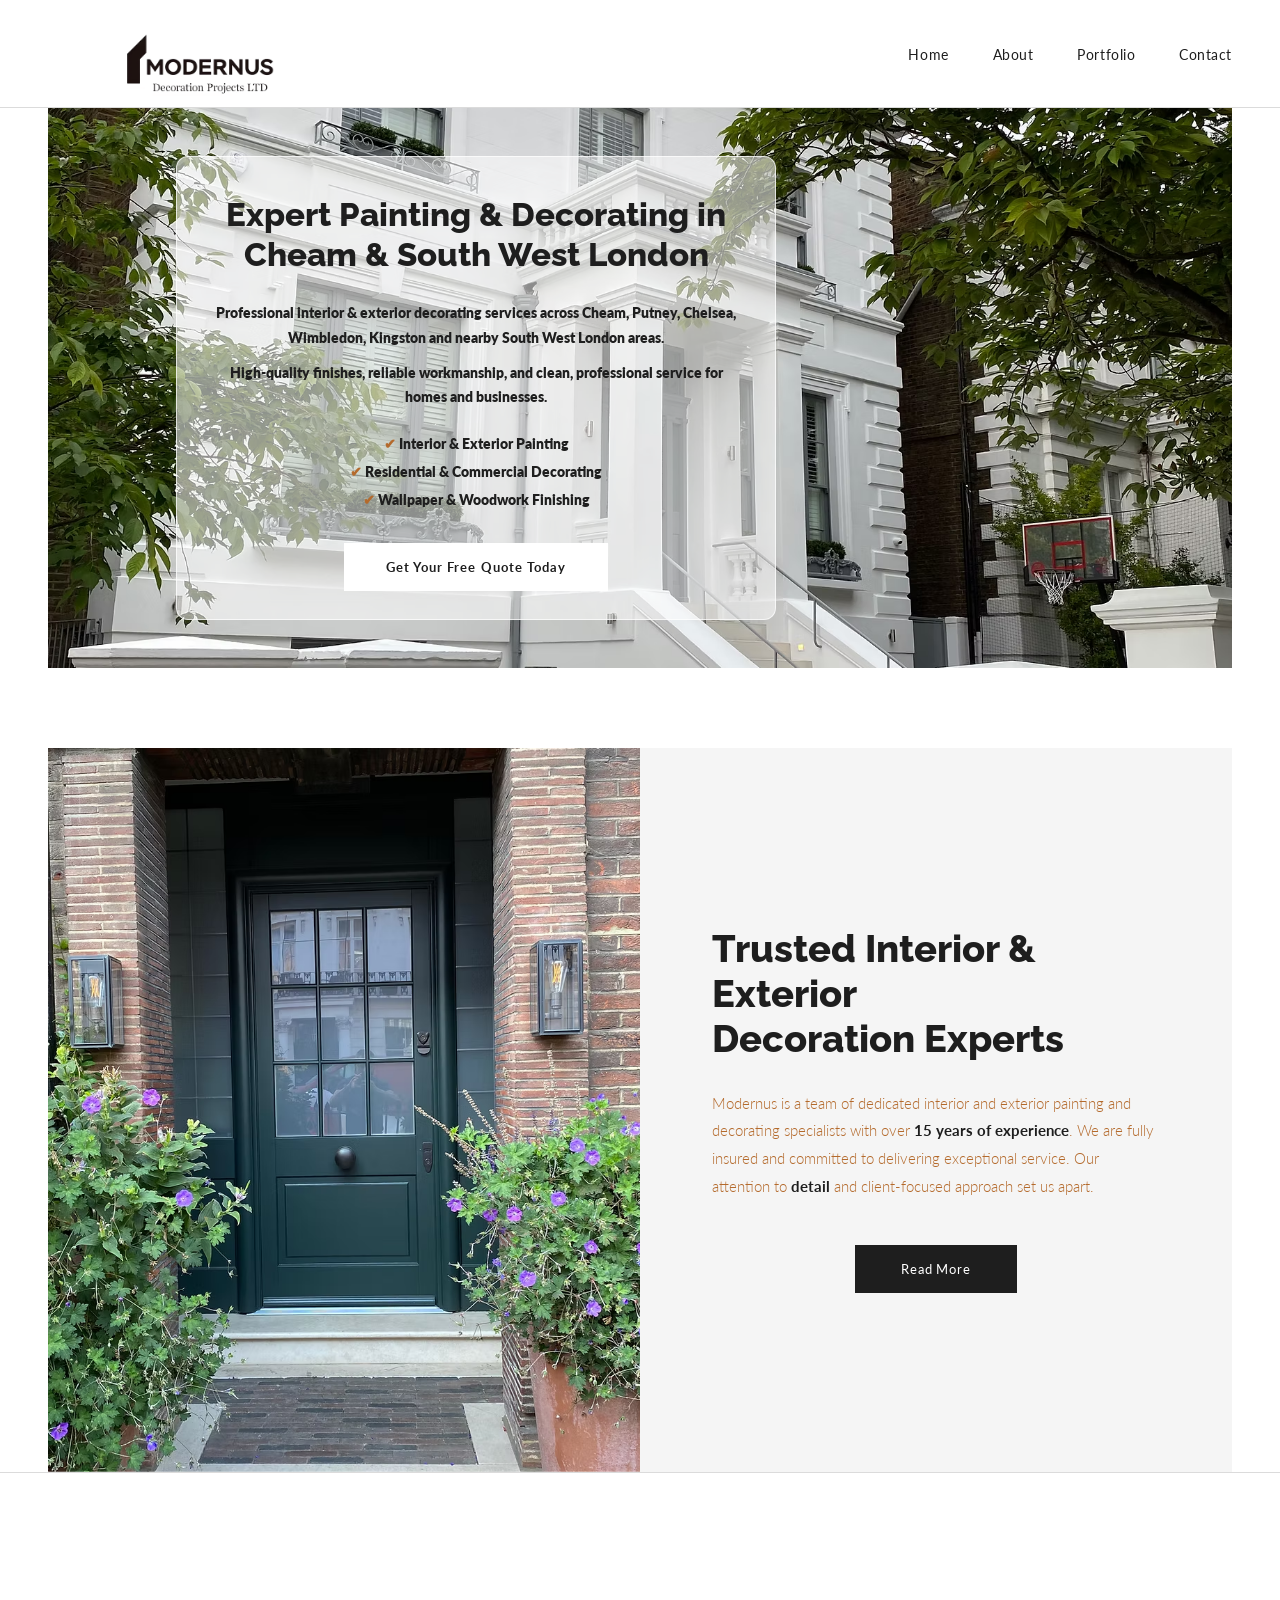
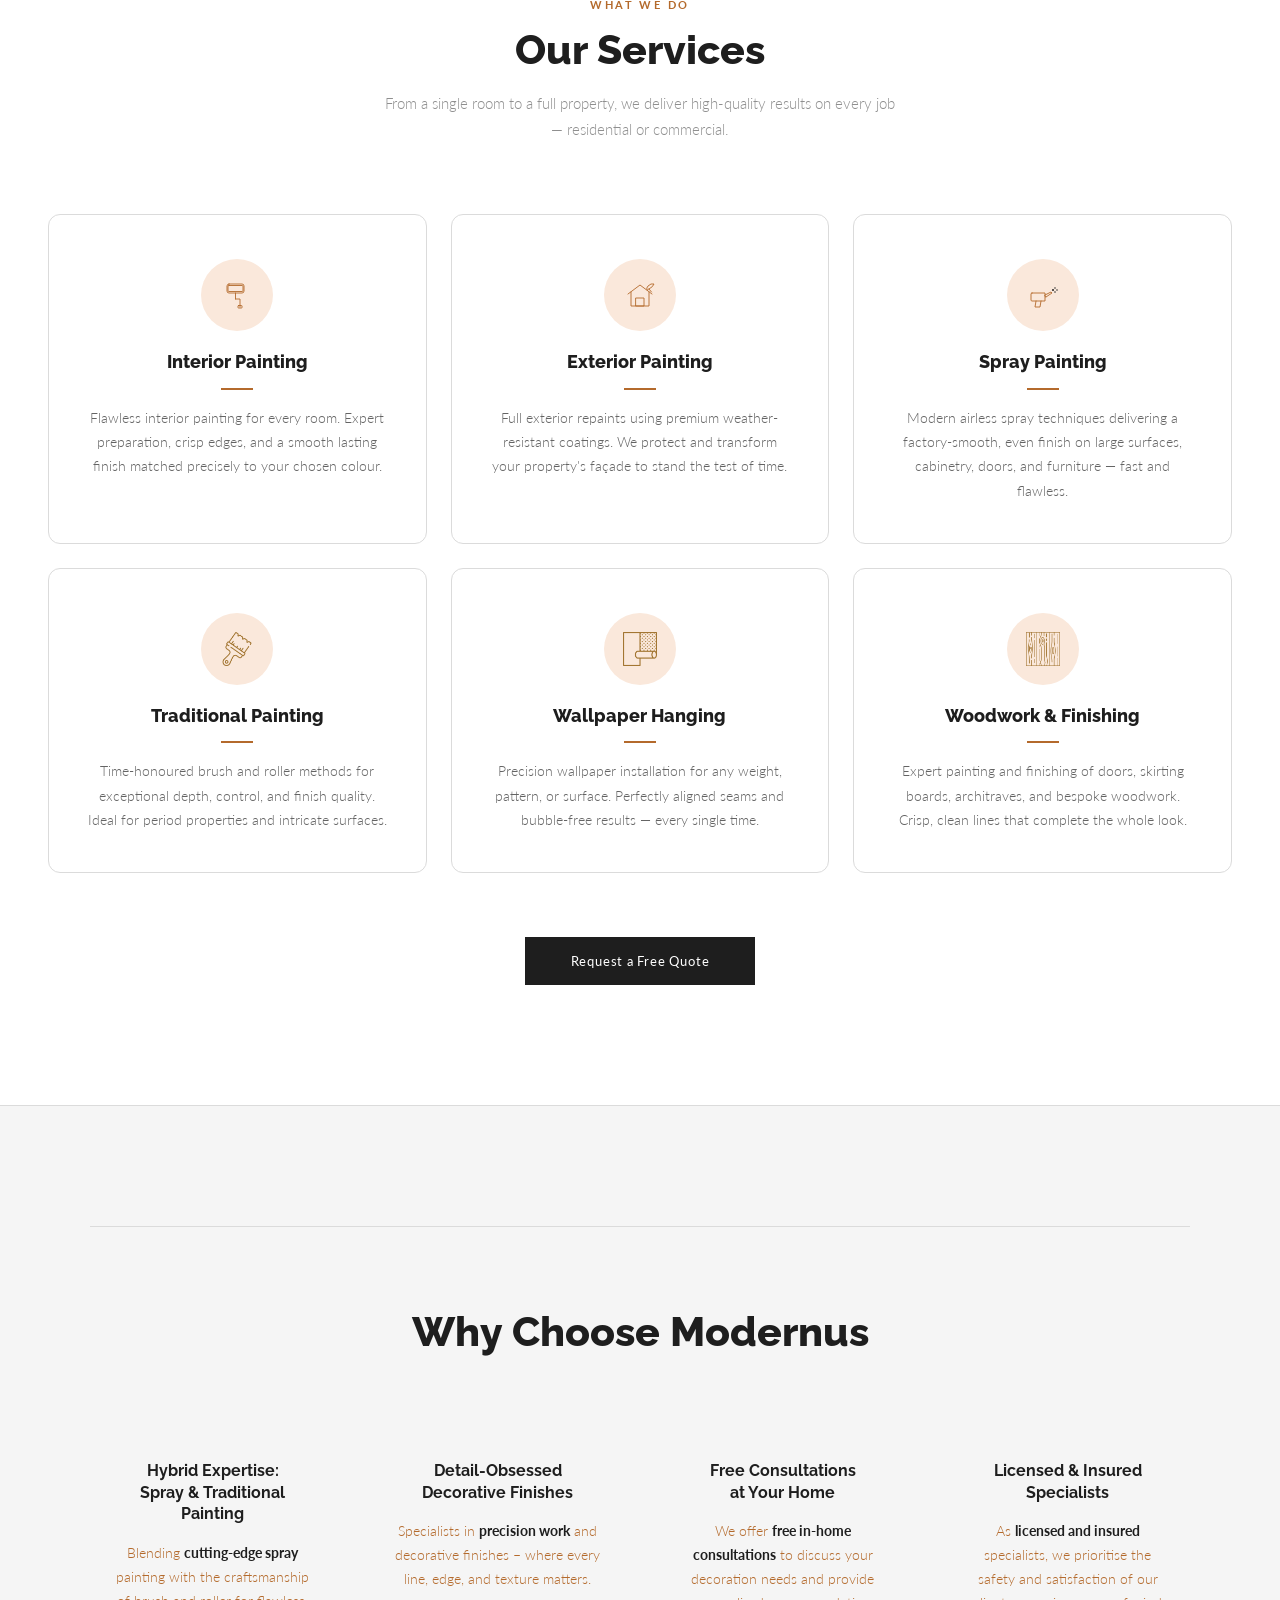
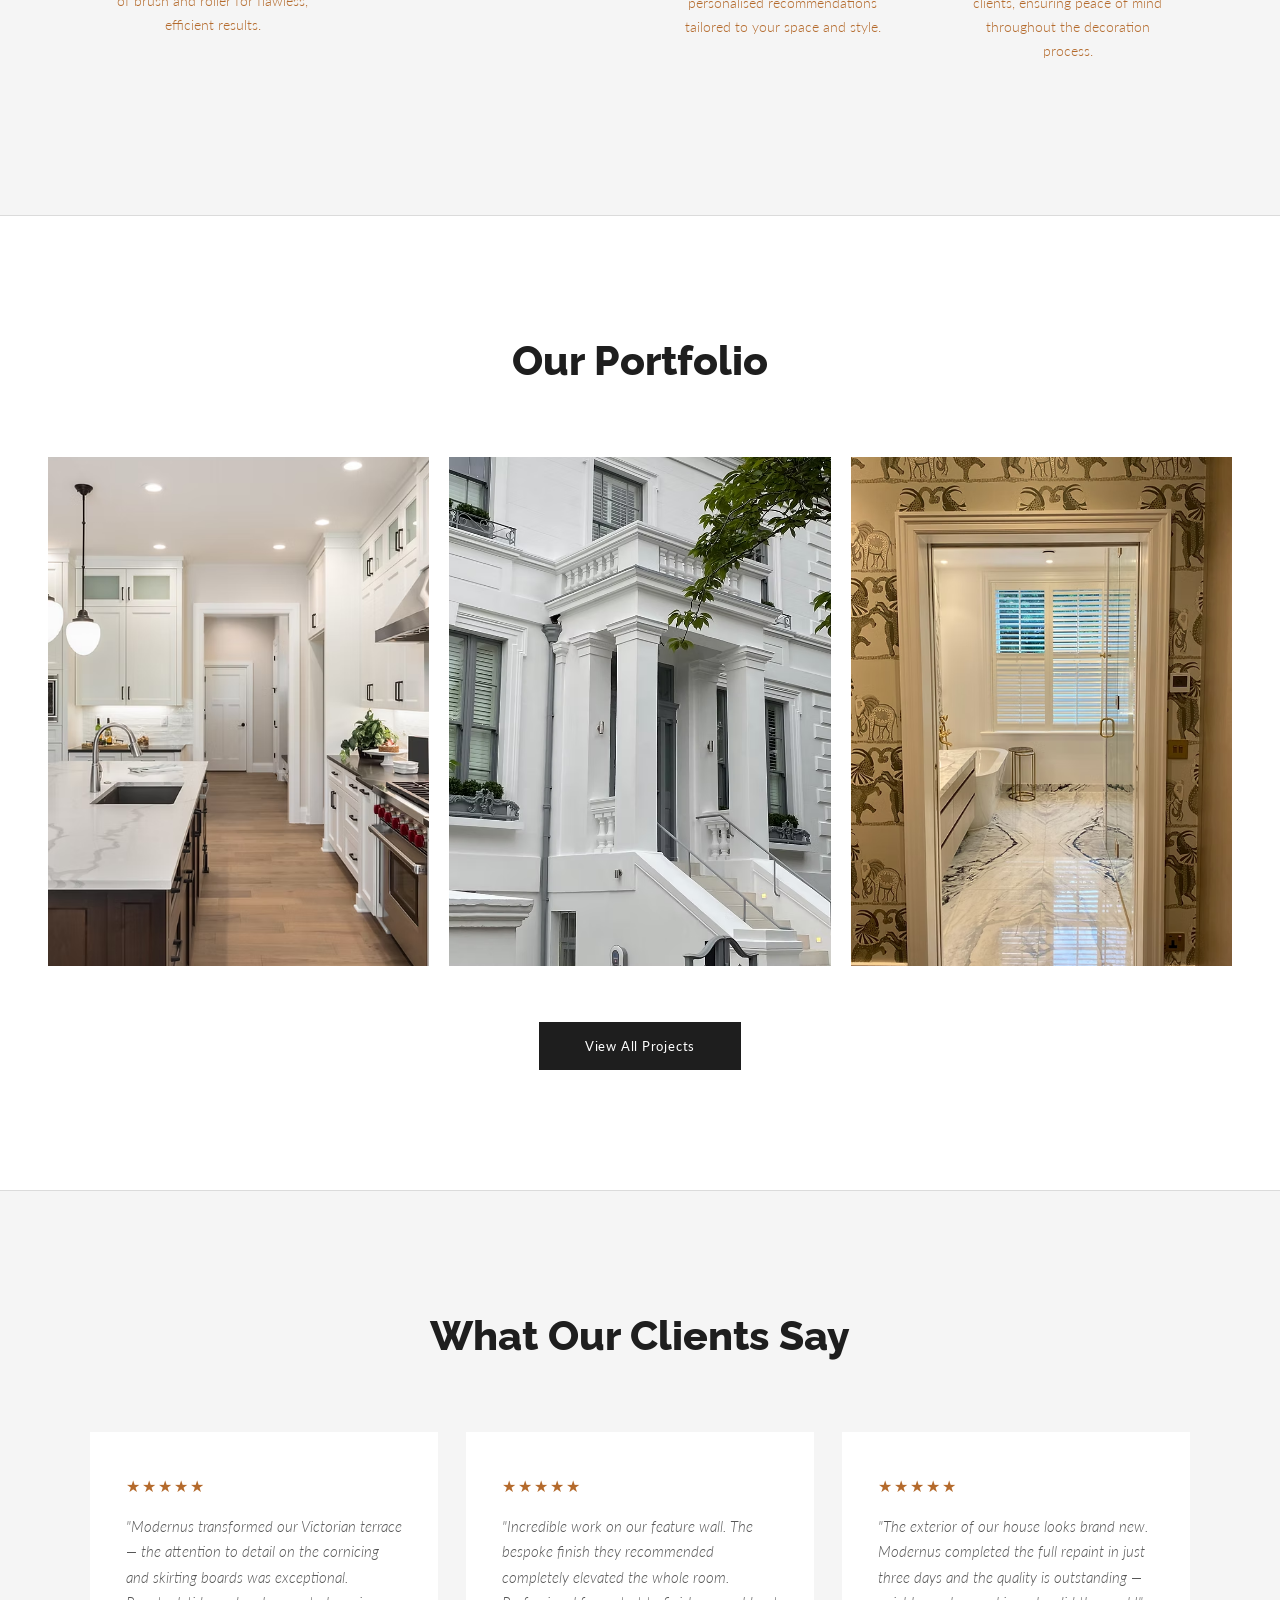
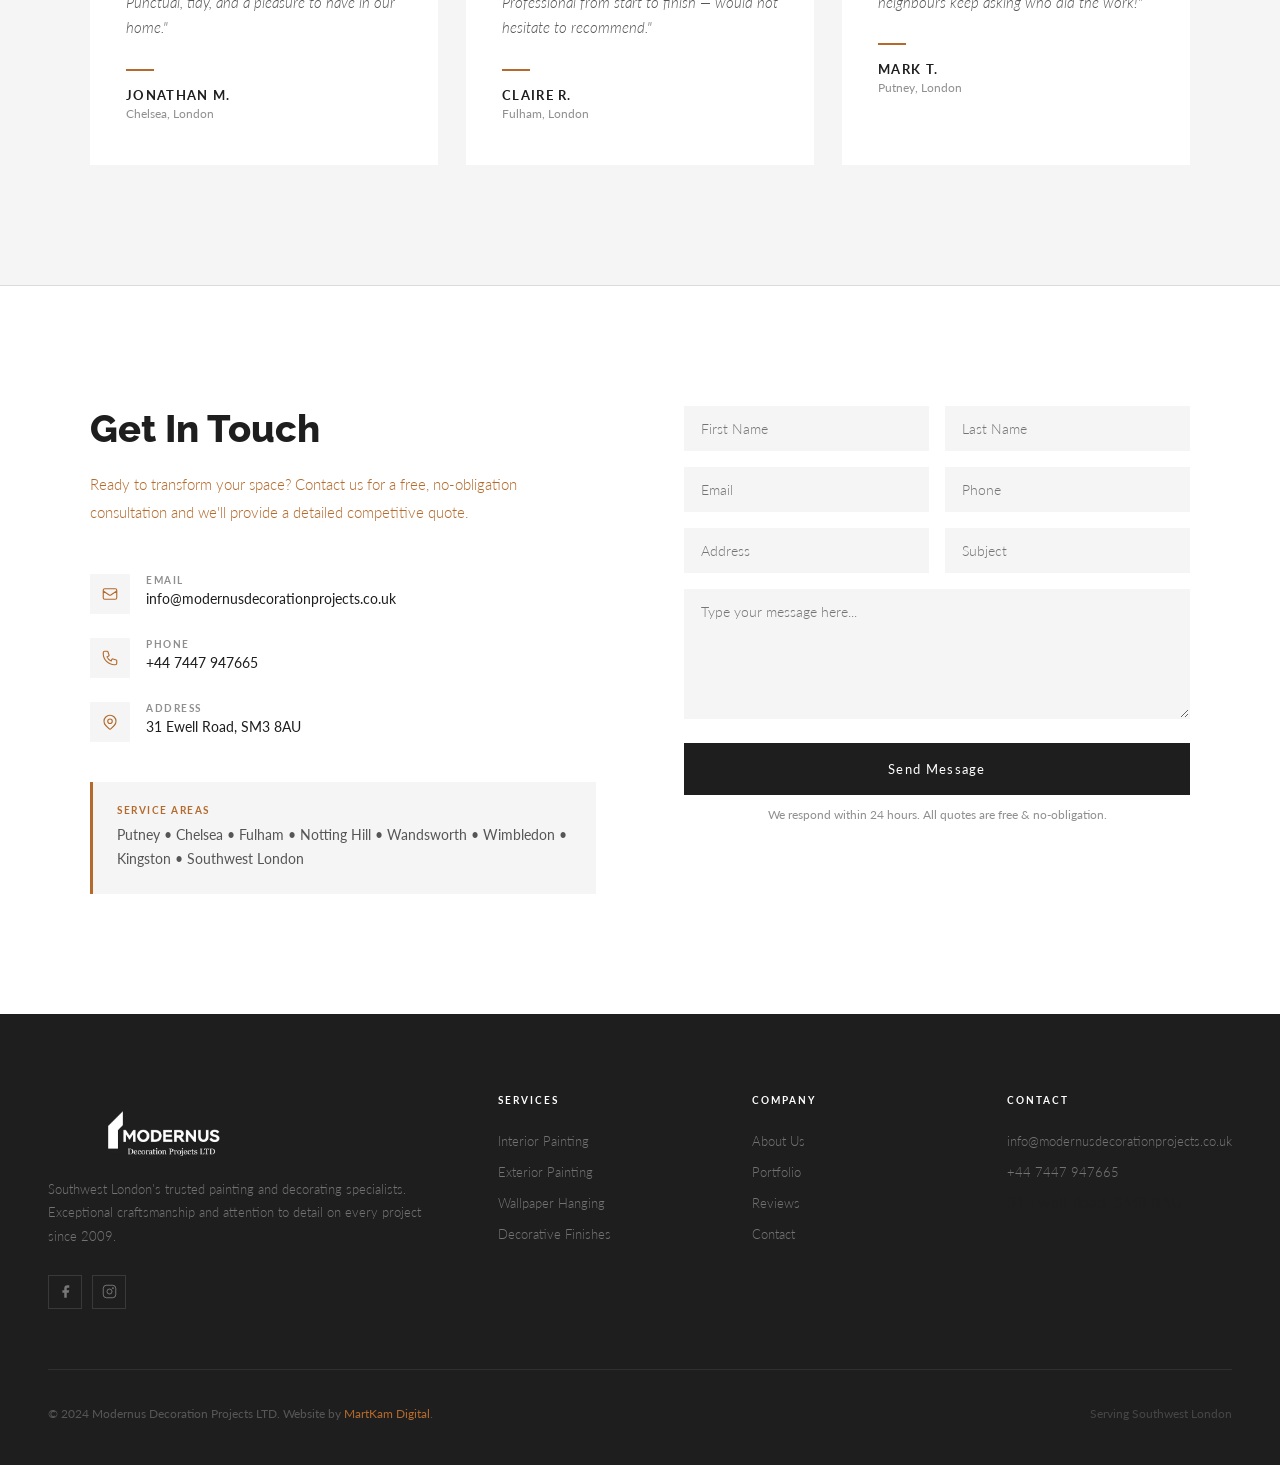
==== index.html @ 18cd4a69 "Initial commit: Modernus Decoration Projects website Complete website build including hero, about, s" ====
<!DOCTYPE html>
<html lang="en">
<head>
  <meta charset="UTF-8" />
  <meta name="viewport" content="width=device-width, initial-scale=1.0" />
  <title>Modernus Decoration Projects LTD | Painting & Decorating Specialists</title>
  <link rel="preconnect" href="https://fonts.googleapis.com" />
  <link rel="preconnect" href="https://fonts.gstatic.com" crossorigin />
  <link href="https://fonts.googleapis.com/css2?family=Raleway:ital,wght@0,300;0,400;0,600;0,700;0,800;1,300&family=Lato:wght@300;400;700&display=swap" rel="stylesheet" />
  <style>
    :root {
      --c-dark:   rgb(30, 30, 30);
      --c-bronze: rgb(180, 106, 44);
      --c-light:  rgb(245, 245, 245);
      --c-cream:  rgb(250, 232, 219);
      --c-white:  #ffffff;
      --c-muted:  rgb(143, 143, 143);
      --c-border: rgb(219, 219, 219);
      --ff-head:  'Raleway', Arial, sans-serif;
      --ff-body:  'Lato', Arial, sans-serif;
      --ease:     cubic-bezier(0.22, 1, 0.36, 1);
      --nav-h:    108px;
      --section-pad: 120px;
    }

    *, *::before, *::after { box-sizing: border-box; margin: 0; padding: 0; }
    html { scroll-behavior: smooth; }
    body {
      font-family: var(--ff-body);
      color: var(--c-dark);
      background: var(--c-white);
      overflow-x: hidden;
    }
    img { display: block; max-width: 100%; }
    a { text-decoration: none; color: inherit; }
    ul { list-style: none; }

    /* ── SCROLL REVEAL ───────────────────────────────────────────────── */
    .reveal {
      opacity: 0;
      transform: translateY(28px);
      transition: opacity 0.7s var(--ease), transform 0.7s var(--ease);
    }
    .reveal.visible {
      opacity: 1;
      transform: translateY(0);
    }
    .reveal-delay-1 { transition-delay: 0.1s; }
    .reveal-delay-2 { transition-delay: 0.2s; }
    .reveal-delay-3 { transition-delay: 0.3s; }
    .reveal-delay-4 { transition-delay: 0.4s; }

    /* ── NAV ─────────────────────────────────────────────────────────── */
    #nav {
      position: fixed;
      top: 0; left: 0; right: 0;
      z-index: 100;
      height: var(--nav-h);
      background: var(--c-white);
      border-bottom: 1px solid var(--c-border);
      display: flex;
      align-items: center;
    }
    .nav-inner {
      max-width: 1280px;
      margin: 0 auto;
      padding: 0 48px;
      width: 100%;
      display: flex;
      align-items: center;
      justify-content: space-between;
    }
    .nav-logo img {
      height: 84px;
      width: auto;
      transition: opacity 0.2s;
    }
    .nav-logo:hover img { opacity: 0.8; }
    .nav-links {
      display: flex;
      align-items: center;
      gap: 44px;
    }
    .nav-links a {
      font-family: var(--ff-body);
      font-size: 13.5px;
      font-weight: 400;
      letter-spacing: 0.04em;
      color: var(--c-dark);
      position: relative;
      transition: color 0.2s;
    }
    .nav-links a::after {
      content: '';
      position: absolute;
      bottom: -3px; left: 0;
      width: 0; height: 1.5px;
      background: var(--c-bronze);
      transition: width 0.3s var(--ease);
    }
    .nav-links a:hover { color: var(--c-bronze); }
    .nav-links a:hover::after { width: 100%; }
    .nav-hamburger {
      display: none;
      flex-direction: column;
      gap: 5px;
      cursor: pointer;
      padding: 6px;
    }
    .nav-hamburger span {
      display: block;
      width: 22px; height: 2px;
      background: var(--c-dark);
      transition: background 0.2s;
    }

    /* ── HERO ────────────────────────────────────────────────────────── */
    #hero {
      margin-top: var(--nav-h);
      padding: 0 48px;
      background: var(--c-white);
    }
    .hero-inner {
      position: relative;
      width: 100%;
      max-width: 1200px;
      margin: 0 auto;
      height: 560px;
      overflow: hidden;
    }
    .hero-img {
      width: 100%;
      height: 100%;
      object-fit: cover;
      object-position: center 30%;
      display: block;
    }
    .hero-text {
      position: absolute;
      inset: 0;
      display: flex;
      align-items: center;
      padding: 0 48px;
    }
    .hero-content {
      text-align: center;
      width: 600px;
      flex-shrink: 0;
      padding: 28px 36px;
      margin-left: 80px;
      background: rgba(255, 255, 255, 0.55);
      border: 1px solid rgba(255,255,255,0.7);
      border-radius: 12px;
      transition: transform 0.4s var(--ease);
      display: flex;
      flex-direction: column;
      align-items: center;
    }
    .hero-content:hover {
      transform: translateY(-6px);
    }
    .hero-title {
      font-family: var(--ff-head);
      font-size: clamp(20px, 2.6vw, 34px);
      font-weight: 800;
      color: var(--c-dark);
      line-height: 1.2;
      margin-bottom: 16px;
      padding: 10px 0;
    }
    .hero-sub {
      font-size: 14px;
      font-weight: 800;
      color: var(--c-dark);
      line-height: 1.75;
      margin-bottom: 12px;
    }
    .hero-body {
      font-size: 13.5px;
      font-weight: 800;
      color: var(--c-dark);
      line-height: 1.75;
      margin-bottom: 20px;
    }
    .hero-checklist {
      font-size: 13.5px;
      font-weight: 800;
      color: var(--c-dark);
      line-height: 2.1;
      margin-bottom: 28px;
      list-style: none;
    }
    .hero-checklist li { color: var(--c-bronze); }
    .hero-checklist li span { color: var(--c-dark); }
    .hero-cta {
      display: inline-block;
      padding: 14px 40px;
      background: var(--c-white);
      color: var(--c-dark);
      font-family: var(--ff-body);
      font-size: 13px;
      font-weight: 700;
      letter-spacing: 0.08em;
      border: 2px solid var(--c-white);
      transition: background 0.25s, color 0.25s, border-color 0.25s, transform 0.25s;
    }
    .hero-cta:hover {
      background: transparent;
      color: var(--c-dark);
      border-color: var(--c-dark);
      transform: translateY(-2px);
    }

    /* ── SECTION DIVIDER ─────────────────────────────────────────────── */
    .section-sep {
      width: 100%;
      height: 1px;
      background: var(--c-border);
    }

    /* ── ABOUT ───────────────────────────────────────────────────────── */
    #about {
      margin-top: 80px;
      padding: 0 48px;
      background: var(--c-white);
    }
    .about-inner {
      display: grid;
      grid-template-columns: 1fr 1fr;
      max-width: 1200px;
      margin: 0 auto;
      overflow: hidden;
    }
    .about-img-wrap {
      overflow: hidden;
    }
    .about-img {
      width: 100%;
      height: 100%;
      min-height: 560px;
      object-fit: cover;
      display: block;
      clip-path: inset(0 0 100% 0);
      will-change: clip-path;
    }
    .about-img.revealed {
      clip-path: inset(0 0 0% 0);
      transition: clip-path 2.4s cubic-bezier(0.4, 0, 0.2, 1);
    }
    .about-img-wrap:hover .about-img {
      filter: brightness(1.03);
    }
    .about-content {
      background: var(--c-light);
      display: flex;
      flex-direction: column;
      justify-content: center;
      padding: 80px 72px;
    }
    .about-title {
      font-family: var(--ff-head);
      font-size: clamp(26px, 3vw, 38px);
      font-weight: 800;
      line-height: 1.18;
      color: var(--c-dark);
      margin-bottom: 28px;
    }
    .about-body {
      font-size: 15px;
      line-height: 1.85;
      color: var(--c-bronze);
      font-weight: 300;
      margin-bottom: 44px;
    }
    .about-body strong {
      color: var(--c-dark);
      font-weight: 700;
    }
    .btn-dark {
      display: inline-block;
      padding: 14px 44px;
      background: var(--c-dark);
      color: var(--c-white);
      font-family: var(--ff-body);
      font-size: 13px;
      font-weight: 400;
      letter-spacing: 0.06em;
      border: 2px solid var(--c-dark);
      transition: background 0.25s, color 0.25s, transform 0.25s;
      align-self: center;
    }
    .btn-dark:hover {
      background: transparent;
      color: var(--c-dark);
      transform: translateY(-2px);
    }

    /* ── SERVICES ────────────────────────────────────────────────────── */
    #services {
      background: var(--c-white);
      padding: var(--section-pad) 48px;
    }
    .services-header {
      text-align: center;
      margin-bottom: 72px;
    }
    .services-label {
      display: inline-block;
      font-size: 11px;
      font-weight: 700;
      letter-spacing: 0.22em;
      text-transform: uppercase;
      color: var(--c-bronze);
      margin-bottom: 14px;
    }
    .services-title {
      font-family: var(--ff-head);
      font-size: clamp(28px, 3.2vw, 42px);
      font-weight: 800;
      color: var(--c-dark);
      margin-bottom: 16px;
    }
    .services-subtitle {
      font-size: 15px;
      font-weight: 300;
      color: var(--c-muted);
      max-width: 520px;
      margin: 0 auto;
      line-height: 1.75;
    }
    .services-grid {
      display: grid;
      grid-template-columns: repeat(3, 1fr);
      gap: 24px;
      max-width: 1200px;
      margin: 0 auto 64px;
    }
    .service-card {
      background: var(--c-white);
      padding: 44px 36px 40px;
      position: relative;
      text-align: center;
      border-radius: 12px;
      border: 1px solid var(--c-border);
      transition: transform 0.38s var(--ease), box-shadow 0.38s var(--ease), border-color 0.38s;
      overflow: hidden;
    }
    /* 6 unique hover animations */
    .service-card:nth-child(1):hover {
      transform: translateY(-12px);
      box-shadow: 0 24px 56px rgba(0,0,0,0.1);
      border-color: var(--c-bronze);
    }
    .service-card:nth-child(2):hover {
      transform: scale(1.05);
      box-shadow: 0 10px 36px rgba(180,106,44,0.18);
      border-color: var(--c-bronze);
    }
    .service-card:nth-child(3):hover {
      transform: translateY(-8px) rotate(1.5deg);
      box-shadow: 0 20px 48px rgba(0,0,0,0.09);
      border-color: var(--c-bronze);
    }
    .service-card:nth-child(4):hover {
      transform: translateX(10px);
      box-shadow: -10px 10px 36px rgba(180,106,44,0.13);
      border-color: var(--c-bronze);
    }
    .service-card:nth-child(5):hover {
      transform: translateY(-10px) scale(1.02);
      box-shadow: 0 28px 60px rgba(0,0,0,0.1);
      border-color: var(--c-bronze);
    }
    .service-card:nth-child(6):hover {
      transform: rotate(-2deg) scale(1.04);
      box-shadow: 0 14px 44px rgba(180,106,44,0.16);
      border-color: var(--c-bronze);
    }
    .service-card-icon {
      width: 72px;
      height: 72px;
      background: var(--c-cream);
      border-radius: 50%;
      display: flex;
      align-items: center;
      justify-content: center;
      margin: 0 auto 20px;
      transition: background 0.35s, transform 0.35s var(--ease);
    }
    .service-card:hover .service-card-icon {
      background: var(--c-bronze);
      transform: scale(1.1);
    }
    .service-card-icon svg {
      width: 32px;
      height: 32px;
      stroke: var(--c-bronze);
      fill: none;
      stroke-width: 1.8;
      stroke-linecap: round;
      stroke-linejoin: round;
      transition: stroke 0.35s;
    }
    .service-card:hover .service-card-icon svg { stroke: var(--c-white); }
    .service-card:hover .service-card-icon img { filter: brightness(0) invert(1) !important; }
    .service-card-title {
      font-family: var(--ff-head);
      font-size: 18px;
      font-weight: 800;
      color: var(--c-dark);
      margin-bottom: 14px;
      line-height: 1.25;
    }
    .service-card-divider {
      width: 32px;
      height: 2px;
      background: var(--c-bronze);
      margin: 0 auto 16px;
      transition: width 0.4s var(--ease);
    }
    .hero-cta { align-self: center; }
    .service-card:hover .service-card-divider { width: 52px; }
    .service-card-desc {
      font-size: 13.5px;
      font-weight: 300;
      color: rgb(100, 100, 100);
      line-height: 1.8;
    }

    /* ── WHY CHOOSE ──────────────────────────────────────────────────── */
    #why {
      background: var(--c-light);
      padding: var(--section-pad) 48px;
      text-align: center;
    }
    .why-sep {
      width: 100%;
      max-width: 1100px;
      margin: 0 auto 80px;
      height: 1px;
      background: var(--c-border);
    }
    .why-title {
      font-family: var(--ff-head);
      font-size: clamp(28px, 3.2vw, 42px);
      font-weight: 800;
      color: var(--c-dark);
      margin-bottom: 72px;
    }
    .why-grid {
      display: grid;
      grid-template-columns: repeat(4, 1fr);
      gap: 40px;
      max-width: 1100px;
      margin: 0 auto;
      text-align: center;
    }
    .why-item {
      padding: 32px 20px;
      transition: background 0.25s, transform 0.3s var(--ease);
    }
    .why-item:hover {
      background: var(--c-white);
      transform: translateY(-4px);
      box-shadow: 0 8px 28px rgba(0,0,0,0.06);
    }
    .why-item-title {
      font-family: var(--ff-head);
      font-size: 16px;
      font-weight: 700;
      color: var(--c-dark);
      line-height: 1.35;
      margin-bottom: 16px;
    }
    .why-item-text {
      font-size: 13.5px;
      line-height: 1.78;
      color: var(--c-bronze);
      font-weight: 300;
    }
    .why-item-text strong {
      color: var(--c-dark);
      font-weight: 700;
    }

    /* ── PORTFOLIO ───────────────────────────────────────────────────── */
    #portfolio {
      padding: var(--section-pad) 48px;
      background: var(--c-white);
      text-align: center;
    }
    .portfolio-title {
      font-family: var(--ff-head);
      font-size: clamp(28px, 3.2vw, 42px);
      font-weight: 800;
      color: var(--c-dark);
      margin-bottom: 72px;
    }
    .portfolio-grid {
      display: grid;
      grid-template-columns: repeat(3, 1fr);
      gap: 20px;
      max-width: 1200px;
      margin: 0 auto 56px;
    }
    .portfolio-card {
      position: relative;
      overflow: hidden;
      cursor: pointer;
    }
    .portfolio-card img {
      width: 100%;
      aspect-ratio: 3/4;
      object-fit: cover;
      display: block;
      transition: transform 0.65s var(--ease);
    }
    .portfolio-card:hover img { transform: scale(1.06); }
    .portfolio-overlay {
      position: absolute;
      inset: 0;
      background: rgba(30,30,30,0);
      transition: background 0.4s;
      display: flex;
      align-items: center;
      justify-content: center;
      padding: 24px;
    }
    .portfolio-card:hover .portfolio-overlay { background: rgba(30,30,30,0.55); }
    .portfolio-label {
      color: var(--c-white);
      font-family: var(--ff-head);
      font-size: 18px;
      font-weight: 700;
      opacity: 0;
      transform: translateY(8px);
      transition: all 0.35s var(--ease);
    }
    .portfolio-card:hover .portfolio-label { opacity: 1; transform: translateY(0); }

    /* ── TESTIMONIALS ────────────────────────────────────────────────── */
    #testimonials {
      background: var(--c-light);
      padding: var(--section-pad) 48px;
      text-align: center;
    }
    .testimonials-title {
      font-family: var(--ff-head);
      font-size: clamp(28px, 3.2vw, 42px);
      font-weight: 800;
      color: var(--c-dark);
      margin-bottom: 72px;
    }
    .testimonials-grid {
      display: grid;
      grid-template-columns: repeat(3, 1fr);
      gap: 28px;
      max-width: 1100px;
      margin: 0 auto;
    }
    .testimonial-card {
      background: var(--c-white);
      padding: 44px 36px;
      text-align: left;
      transition: transform 0.3s var(--ease), box-shadow 0.3s;
    }
    .testimonial-card:hover {
      transform: translateY(-6px);
      box-shadow: 0 16px 44px rgba(0,0,0,0.09);
    }
    .t-stars {
      color: var(--c-bronze);
      font-size: 16px;
      letter-spacing: 2px;
      margin-bottom: 18px;
    }
    .t-text {
      font-size: 14.5px;
      line-height: 1.75;
      color: rgb(86,86,86);
      font-style: italic;
      margin-bottom: 28px;
      font-family: var(--ff-body);
      font-weight: 300;
    }
    .t-divider {
      width: 28px; height: 2px;
      background: var(--c-bronze);
      margin-bottom: 16px;
    }
    .t-name {
      font-size: 13px;
      font-weight: 700;
      text-transform: uppercase;
      letter-spacing: 0.1em;
      color: var(--c-dark);
    }
    .t-loc {
      font-size: 12px;
      color: var(--c-muted);
      margin-top: 3px;
    }

    /* ── CONTACT ─────────────────────────────────────────────────────── */
    #contact {
      background: var(--c-white);
      padding: var(--section-pad) 48px;
    }
    .contact-inner {
      display: grid;
      grid-template-columns: 1fr 1fr;
      gap: 88px;
      max-width: 1100px;
      margin: 0 auto;
    }
    .contact-title {
      font-family: var(--ff-head);
      font-size: clamp(26px, 3vw, 38px);
      font-weight: 800;
      color: var(--c-dark);
      margin-bottom: 20px;
    }
    .contact-sub {
      font-size: 15px;
      line-height: 1.85;
      color: var(--c-bronze);
      font-weight: 300;
      margin-bottom: 48px;
    }
    .contact-details {
      display: flex;
      flex-direction: column;
      gap: 24px;
    }
    .contact-detail {
      display: flex;
      align-items: flex-start;
      gap: 16px;
    }
    .contact-detail-icon {
      width: 40px; height: 40px;
      background: var(--c-light);
      display: flex; align-items: center; justify-content: center;
      flex-shrink: 0;
      color: var(--c-bronze);
      transition: background 0.2s, color 0.2s;
    }
    .contact-detail:hover .contact-detail-icon {
      background: var(--c-bronze);
      color: var(--c-white);
    }
    .contact-detail-label {
      font-size: 10px;
      font-weight: 700;
      letter-spacing: 0.15em;
      text-transform: uppercase;
      color: var(--c-muted);
      margin-bottom: 4px;
    }
    .contact-detail-value {
      font-size: 14px;
      color: var(--c-dark);
    }
    .contact-detail-value a:hover { color: var(--c-bronze); }
    .contact-areas {
      margin-top: 40px;
      padding: 22px 24px;
      background: var(--c-light);
      border-left: 3px solid var(--c-bronze);
    }
    .contact-areas-label {
      font-size: 10px;
      font-weight: 700;
      letter-spacing: 0.15em;
      text-transform: uppercase;
      color: var(--c-bronze);
      margin-bottom: 8px;
    }
    .contact-areas-text {
      font-size: 13.5px;
      color: rgb(86,86,86);
      line-height: 1.75;
    }
    .form-group {
      display: flex;
      flex-direction: column;
      gap: 7px;
      margin-bottom: 16px;
    }
    .form-row {
      display: grid;
      grid-template-columns: 1fr 1fr;
      gap: 16px;
      margin-bottom: 16px;
    }
    .form-label {
      font-size: 10px;
      font-weight: 700;
      letter-spacing: 0.14em;
      text-transform: uppercase;
      color: var(--c-muted);
    }
    .form-input, .form-textarea, .form-select {
      width: 100%;
      padding: 13px 16px;
      font-family: var(--ff-body);
      font-size: 14px;
      font-weight: 300;
      color: var(--c-dark);
      background: var(--c-light);
      border: 1.5px solid transparent;
      outline: none;
      transition: border-color 0.2s, background 0.2s;
      appearance: none;
    }
    .form-input:focus, .form-textarea:focus, .form-select:focus {
      border-color: var(--c-bronze);
      background: var(--c-white);
    }
    .form-textarea { min-height: 130px; resize: vertical; }
    .form-submit {
      width: 100%;
      padding: 16px;
      background: var(--c-dark);
      color: var(--c-white);
      font-family: var(--ff-body);
      font-size: 13px;
      font-weight: 400;
      letter-spacing: 0.1em;
      border: 2px solid var(--c-dark);
      cursor: pointer;
      transition: background 0.25s, color 0.25s, transform 0.25s;
      margin-top: 8px;
    }
    .form-submit:hover {
      background: transparent;
      color: var(--c-dark);
      transform: translateY(-2px);
    }
    .form-note {
      font-size: 12px;
      color: var(--c-muted);
      margin-top: 12px;
      text-align: center;
    }

    /* ── FOOTER ──────────────────────────────────────────────────────── */
    #footer {
      background: var(--c-dark);
      padding: 80px 48px 44px;
    }
    .footer-inner {
      max-width: 1200px;
      margin: 0 auto;
    }
    .footer-top {
      display: grid;
      grid-template-columns: 2fr 1fr 1fr 1fr;
      gap: 60px;
      padding-bottom: 60px;
      border-bottom: 1px solid rgba(255,255,255,0.08);
    }
    .footer-logo-img {
      height: 64px;
      width: auto;
      filter: invert(1) brightness(2);
      margin-bottom: 20px;
    }
    .footer-desc {
      font-size: 13px;
      line-height: 1.82;
      color: rgba(255,255,255,0.38);
      font-weight: 300;
      margin-bottom: 26px;
    }
    .footer-social {
      display: flex;
      gap: 10px;
    }
    .footer-social a {
      width: 34px; height: 34px;
      border: 1px solid rgba(255,255,255,0.12);
      display: flex; align-items: center; justify-content: center;
      color: rgba(255,255,255,0.4);
      transition: all 0.25s;
    }
    .footer-social a:hover { border-color: var(--c-bronze); color: var(--c-bronze); }
    .footer-social svg { width: 15px; height: 15px; }
    .footer-col-title {
      font-size: 10px;
      font-weight: 700;
      letter-spacing: 0.2em;
      text-transform: uppercase;
      color: var(--c-white);
      margin-bottom: 24px;
    }
    .footer-links {
      display: flex;
      flex-direction: column;
      gap: 12px;
    }
    .footer-links a {
      font-size: 13px;
      color: rgba(255,255,255,0.38);
      transition: color 0.2s;
      font-weight: 300;
    }
    .footer-links a:hover { color: var(--c-bronze); }
    .footer-bottom {
      display: flex;
      justify-content: space-between;
      align-items: center;
      padding-top: 36px;
    }
    .footer-copy {
      font-size: 12px;
      color: rgba(255,255,255,0.25);
    }
    .footer-copy a { color: var(--c-bronze); }

    /* ── RESPONSIVE ──────────────────────────────────────────────────── */
    @media (max-width: 900px) {
      :root {
        --section-pad: 72px;
        --nav-h: 80px;
      }

      /* Nav */
      .nav-inner { padding: 0 20px; }
      .nav-logo img { height: 56px; }
      .nav-links { display: none; }
      .nav-hamburger { display: flex; }

      /* Hero */
      #hero { padding: 0 12px; }
      .hero-inner { height: 520px; }
      .hero-text { justify-content: center; align-items: center; padding: 12px; }
      .hero-content {
        width: calc(100% - 24px) !important;
        max-width: calc(100% - 24px) !important;
        flex-shrink: 1 !important;
        margin-left: 0 !important;
        padding: 20px 16px;
        text-align: center;
        box-sizing: border-box;
      }
      .hero-cta { align-self: center; }

      /* About */
      #about { padding: 0 16px; margin-top: 48px; }
      .about-inner { grid-template-columns: 1fr; }
      .about-img-wrap { height: 300px; }
      .about-img { min-height: 300px; }
      .about-content { padding: 40px 24px; }

      /* Services */
      #services { padding: 72px 16px; }
      .services-grid { grid-template-columns: 1fr; gap: 16px; }
      .service-card { padding: 28px 24px; }

      /* Why */
      #why { padding: 72px 16px; }
      .why-grid { grid-template-columns: 1fr 1fr; gap: 16px; }
      .why-item { padding: 20px 14px; }
      .why-sep { margin-bottom: 48px; }

      /* Portfolio */
      #portfolio { padding: 72px 16px; }
      .portfolio-grid { grid-template-columns: 1fr; }

      /* Testimonials */
      #testimonials { padding: 72px 16px; }
      .testimonials-grid { grid-template-columns: 1fr; }

      /* Contact */
      #contact { padding: 72px 16px; }
      .contact-inner { grid-template-columns: 1fr; gap: 40px; }
      .form-row { grid-template-columns: 1fr; }

      /* Footer */
      #footer { padding: 56px 20px 32px; }
      .footer-top { grid-template-columns: 1fr 1fr; gap: 32px; }
      .footer-bottom { flex-direction: column; gap: 8px; text-align: center; }
    }

    @media (max-width: 600px) {
      :root { --nav-h: 72px; }
      .nav-logo img { height: 48px; }
      .hero-inner { min-height: 340px; }
      .hero-title { font-size: 20px; }
      .hero-sub, .hero-body, .hero-checklist { font-size: 12px; }
      .why-grid { grid-template-columns: 1fr; }
      .footer-top { grid-template-columns: 1fr; }
      .about-content { padding: 32px 20px; }
      .services-grid { grid-template-columns: 1fr; }
      .contact-title { font-size: 26px; }
    }
  </style>
</head>
<body>

  <!-- NAV -->
  <nav id="nav">
    <div class="nav-inner">
      <a href="#" class="nav-logo">
        <img src="logo-m.avif" alt="Modernus" />
      </a>
      <ul class="nav-links">
        <li><a href="#">Home</a></li>
        <li><a href="#about">About</a></li>
        <li><a href="#portfolio">Portfolio</a></li>
        <li><a href="#contact">Contact</a></li>
      </ul>
      <div class="nav-hamburger" id="hamburger">
        <span></span><span></span><span></span>
      </div>
    </div>
  </nav>

  <!-- HERO -->
  <section id="hero">
    <div class="hero-inner">
      <img class="hero-img" src="hero.png" alt="Modernus decoration project" />
      <div class="hero-text">
        <div class="hero-content">
          <h1 class="hero-title">Expert Painting &amp; Decorating in<br>Cheam &amp; South West London</h1>
          <p class="hero-sub">Professional interior &amp; exterior decorating services across Cheam, Putney, Chelsea, Wimbledon, Kingston and nearby South West London areas.</p>
          <p class="hero-body">High-quality finishes, reliable workmanship, and clean, professional service for homes and businesses.</p>
          <ul class="hero-checklist">
            <li>&#10004; <span>Interior &amp; Exterior Painting</span></li>
            <li>&#10004; <span>Residential &amp; Commercial Decorating</span></li>
            <li>&#10004; <span>Wallpaper &amp; Woodwork Finishing</span></li>
          </ul>
          <a href="#contact" class="hero-cta">Get Your Free Quote Today</a>
        </div>
      </div>
    </div>
  </section>

  <!-- ABOUT -->
  <section id="about">
    <div class="about-inner">
    <div class="about-img-wrap">
      <img
        class="about-img"
        src="about.png"
        alt="Modernus decoration project"
      />
    </div>
    <div class="about-content">
      <h2 class="about-title reveal">Trusted Interior &amp; Exterior<br>Decoration Experts</h2>
      <p class="about-body reveal reveal-delay-1">
        Modernus is a team of dedicated interior and exterior painting and decorating specialists with over <strong>15 years of experience</strong>. We are fully insured and committed to delivering exceptional service. Our attention to <strong>detail</strong> and client-focused approach set us apart.
      </p>
      <a href="#contact" class="btn-dark reveal reveal-delay-2">Read More</a>
    </div>
    </div>
  </section>

  <div class="section-sep"></div>

  <!-- SERVICES -->
  <section id="services">
    <div class="services-header reveal">
      <span class="services-label">What We Do</span>
      <h2 class="services-title">Our Services</h2>
      <p class="services-subtitle">From a single room to a full property, we deliver high-quality results on every job — residential or commercial.</p>
    </div>
    <div class="services-grid">

      <!-- Interior Painting -->
      <div class="service-card reveal reveal-delay-1">
        <div class="service-card-icon">
          <svg viewBox="0 0 64 64">
            <!-- Paint roller -->
            <rect x="12" y="10" width="34" height="18" rx="4"/>
            <rect x="14" y="13" width="30" height="12" rx="2"/>
            <line x1="29" y1="28" x2="29" y2="40"/>
            <path d="M29 40 L38 40 L38 56"/>
            <rect x="34" y="53" width="8" height="5" rx="1"/>
          </svg>
        </div>
        <h3 class="service-card-title">Interior Painting</h3>
        <div class="service-card-divider"></div>
        <p class="service-card-desc">Flawless interior painting for every room. Expert preparation, crisp edges, and a smooth lasting finish matched precisely to your chosen colour.</p>
      </div>

      <!-- Exterior Painting -->
      <div class="service-card reveal reveal-delay-2">
        <div class="service-card-icon">
          <svg viewBox="0 0 64 64">
            <!-- House -->
            <path d="M8 30 L32 12 L56 30"/>
            <path d="M14 26 L14 54 L50 54 L50 26"/>
            <rect x="24" y="38" width="16" height="16"/>
            <!-- Brush stroke on side -->
            <path d="M50 20 Q58 16 60 10 Q54 8 48 14 Q44 18 46 22 Z"/>
            <line x1="50" y1="20" x2="55" y2="26"/>
          </svg>
        </div>
        <h3 class="service-card-title">Exterior Painting</h3>
        <div class="service-card-divider"></div>
        <p class="service-card-desc">Full exterior repaints using premium weather-resistant coatings. We protect and transform your property's façade to stand the test of time.</p>
      </div>

      <!-- Spray Painting -->
      <div class="service-card reveal reveal-delay-3">
        <div class="service-card-icon">
          <svg viewBox="0 0 64 64">
            <!-- Spray gun body -->
            <path d="M10 28 L36 28 L36 44 L10 44 Q8 44 8 42 L8 30 Q8 28 10 28 Z"/>
            <!-- Nozzle -->
            <path d="M36 32 L48 26 L50 28 L38 36 Z"/>
            <!-- Handle -->
            <path d="M18 44 L16 56 L26 56 L28 44"/>
            <!-- Spray dots -->
            <circle cx="52" cy="22" r="2" fill="currentColor" stroke="none"/>
            <circle cx="56" cy="26" r="1.5" fill="currentColor" stroke="none"/>
            <circle cx="56" cy="18" r="1.5" fill="currentColor" stroke="none"/>
            <circle cx="60" cy="22" r="1.5" fill="currentColor" stroke="none"/>
          </svg>
        </div>
        <h3 class="service-card-title">Spray Painting</h3>
        <div class="service-card-divider"></div>
        <p class="service-card-desc">Modern airless spray techniques delivering a factory-smooth, even finish on large surfaces, cabinetry, doors, and furniture — fast and flawless.</p>
      </div>

      <!-- Traditional Painting -->
      <div class="service-card reveal reveal-delay-1">
        <div class="service-card-icon">
          <img src="icon-3.png"
               alt="Traditional painting icon"
               style="width:34px;height:34px;object-fit:contain;filter:invert(47%) sepia(61%) saturate(450%) hue-rotate(357deg) brightness(90%) contrast(90%);" />
        </div>
        <h3 class="service-card-title">Traditional Painting</h3>
        <div class="service-card-divider"></div>
        <p class="service-card-desc">Time-honoured brush and roller methods for exceptional depth, control, and finish quality. Ideal for period properties and intricate surfaces.</p>
      </div>

      <!-- Wallpaper Hanging -->
      <div class="service-card reveal reveal-delay-2">
        <div class="service-card-icon">
          <img src="icon-2.png"
               alt="Wallpaper hanging icon"
               style="width:34px;height:34px;object-fit:contain;filter:invert(47%) sepia(61%) saturate(450%) hue-rotate(357deg) brightness(90%) contrast(90%);" />
        </div>
        <h3 class="service-card-title">Wallpaper Hanging</h3>
        <div class="service-card-divider"></div>
        <p class="service-card-desc">Precision wallpaper installation for any weight, pattern, or surface. Perfectly aligned seams and bubble-free results — every single time.</p>
      </div>

      <!-- Woodwork & Finishing -->
      <div class="service-card reveal reveal-delay-3">
        <div class="service-card-icon">
          <img src="icon.png"
               alt="Woodwork icon"
               style="width:34px;height:34px;object-fit:contain;filter:invert(47%) sepia(61%) saturate(450%) hue-rotate(357deg) brightness(90%) contrast(90%);" />
        </div>
        <h3 class="service-card-title">Woodwork &amp; Finishing</h3>
        <div class="service-card-divider"></div>
        <p class="service-card-desc">Expert painting and finishing of doors, skirting boards, architraves, and bespoke woodwork. Crisp, clean lines that complete the whole look.</p>
      </div>

    </div>
    <div class="reveal" style="text-align:center">
      <a href="#contact" class="btn-dark" style="display:inline-block;">Request a Free Quote</a>
    </div>
  </section>

  <div class="section-sep"></div>

  <!-- WHY CHOOSE -->
  <section id="why">
    <div class="why-sep"></div>
    <h2 class="why-title reveal">Why Choose Modernus</h2>
    <div class="why-grid">
      <div class="why-item reveal reveal-delay-1">
        <h3 class="why-item-title">Hybrid Expertise:<br>Spray &amp; Traditional Painting</h3>
        <p class="why-item-text">Blending <strong>cutting-edge spray</strong> painting with the craftsmanship of brush and roller for flawless, efficient results.</p>
      </div>
      <div class="why-item reveal reveal-delay-2">
        <h3 class="why-item-title">Detail-Obsessed<br>Decorative Finishes</h3>
        <p class="why-item-text">Specialists in <strong>precision work</strong> and decorative finishes – where every line, edge, and texture matters.</p>
      </div>
      <div class="why-item reveal reveal-delay-3">
        <h3 class="why-item-title">Free Consultations<br>at Your Home</h3>
        <p class="why-item-text">We offer <strong>free in-home consultations</strong> to discuss your decoration needs and provide personalised recommendations tailored to your space and style.</p>
      </div>
      <div class="why-item reveal reveal-delay-4">
        <h3 class="why-item-title">Licensed &amp; Insured<br>Specialists</h3>
        <p class="why-item-text">As <strong>licensed and insured</strong> specialists, we prioritise the safety and satisfaction of our clients, ensuring peace of mind throughout the decoration process.</p>
      </div>
    </div>
  </section>

  <div class="section-sep"></div>

  <!-- PORTFOLIO -->
  <section id="portfolio">
    <h2 class="portfolio-title reveal">Our Portfolio</h2>
    <div class="portfolio-grid">
      <div class="portfolio-card reveal reveal-delay-1">
        <img src="interior-main.png" alt="Interior painting project" />
        <div class="portfolio-overlay">
          <span class="portfolio-label">Interior Painting</span>
        </div>
      </div>
      <div class="portfolio-card reveal reveal-delay-2">
        <img src="hero.png" alt="Exterior painting project" />
        <div class="portfolio-overlay">
          <span class="portfolio-label">Exterior Painting</span>
        </div>
      </div>
      <div class="portfolio-card reveal reveal-delay-3">
        <img src="wallpaper-main.png" alt="Wallpaper finishes project" />
        <div class="portfolio-overlay">
          <span class="portfolio-label">Wallpaper Finishes</span>
        </div>
      </div>
    </div>
    <div class="reveal reveal-delay-2">
      <a href="#contact" class="btn-dark" style="display: inline-block; margin: 0 auto;">View All Projects</a>
    </div>
  </section>

  <div class="section-sep"></div>

  <!-- TESTIMONIALS -->
  <section id="testimonials">
    <h2 class="testimonials-title reveal">What Our Clients Say</h2>
    <div class="testimonials-grid">
      <div class="testimonial-card reveal reveal-delay-1">
        <div class="t-stars">★★★★★</div>
        <p class="t-text">"Modernus transformed our Victorian terrace — the attention to detail on the cornicing and skirting boards was exceptional. Punctual, tidy, and a pleasure to have in our home."</p>
        <div class="t-divider"></div>
        <p class="t-name">Jonathan M.</p>
        <p class="t-loc">Chelsea, London</p>
      </div>
      <div class="testimonial-card reveal reveal-delay-2">
        <div class="t-stars">★★★★★</div>
        <p class="t-text">"Incredible work on our feature wall. The bespoke finish they recommended completely elevated the whole room. Professional from start to finish — would not hesitate to recommend."</p>
        <div class="t-divider"></div>
        <p class="t-name">Claire R.</p>
        <p class="t-loc">Fulham, London</p>
      </div>
      <div class="testimonial-card reveal reveal-delay-3">
        <div class="t-stars">★★★★★</div>
        <p class="t-text">"The exterior of our house looks brand new. Modernus completed the full repaint in just three days and the quality is outstanding — neighbours keep asking who did the work!"</p>
        <div class="t-divider"></div>
        <p class="t-name">Mark T.</p>
        <p class="t-loc">Putney, London</p>
      </div>
    </div>
  </section>

  <div class="section-sep"></div>

  <!-- CONTACT -->
  <section id="contact">
    <div class="contact-inner">
      <div>
        <h2 class="contact-title reveal">Get In Touch</h2>
        <p class="contact-sub reveal reveal-delay-1">Ready to transform your space? Contact us for a free, no-obligation consultation and we'll provide a detailed competitive quote.</p>
        <div class="contact-details reveal reveal-delay-2">
          <div class="contact-detail">
            <div class="contact-detail-icon">
              <svg width="18" height="18" viewBox="0 0 24 24" fill="none" stroke="currentColor" stroke-width="1.5"><path d="M3 8l7.89 5.26a2 2 0 002.22 0L21 8M5 19h14a2 2 0 002-2V7a2 2 0 00-2-2H5a2 2 0 00-2 2v10a2 2 0 002 2z"/></svg>
            </div>
            <div>
              <p class="contact-detail-label">Email</p>
              <p class="contact-detail-value"><a href="mailto:info@modernusdecorationprojects.co.uk">info@modernusdecorationprojects.co.uk</a></p>
            </div>
          </div>
          <div class="contact-detail">
            <div class="contact-detail-icon">
              <svg width="18" height="18" viewBox="0 0 24 24" fill="none" stroke="currentColor" stroke-width="1.5"><path d="M3 5a2 2 0 012-2h3.28a1 1 0 01.948.684l1.498 4.493a1 1 0 01-.502 1.21l-2.257 1.13a11.042 11.042 0 005.516 5.516l1.13-2.257a1 1 0 011.21-.502l4.493 1.498a1 1 0 01.684.949V19a2 2 0 01-2 2h-1C9.716 21 3 14.284 3 6V5z"/></svg>
            </div>
            <div>
              <p class="contact-detail-label">Phone</p>
              <p class="contact-detail-value"><a href="tel:+447447947665">+44 7447 947665</a></p>
            </div>
          </div>
          <div class="contact-detail">
            <div class="contact-detail-icon">
              <svg width="18" height="18" viewBox="0 0 24 24" fill="none" stroke="currentColor" stroke-width="1.5"><path d="M17.657 16.657L13.414 20.9a1.998 1.998 0 01-2.827 0l-4.244-4.243a8 8 0 1111.314 0z"/><path d="M15 11a3 3 0 11-6 0 3 3 0 016 0z"/></svg>
            </div>
            <div>
              <p class="contact-detail-label">Address</p>
              <p class="contact-detail-value">31 Ewell Road, SM3 8AU</p>
            </div>
          </div>
        </div>
        <div class="contact-areas reveal reveal-delay-3">
          <p class="contact-areas-label">Service Areas</p>
          <p class="contact-areas-text">Putney &bull; Chelsea &bull; Fulham &bull; Notting Hill &bull; Wandsworth &bull; Wimbledon &bull; Kingston &bull; Southwest London</p>
        </div>
      </div>
      <div class="reveal reveal-delay-2">
        <form id="contact-form" novalidate>
          <div class="form-row">
            <div class="form-group" style="margin-bottom:0">
              <input class="form-input" type="text" id="f-name" placeholder="First Name" required />
            </div>
            <div class="form-group" style="margin-bottom:0">
              <input class="form-input" type="text" id="f-last" placeholder="Last Name" required />
            </div>
          </div>
          <div class="form-row">
            <div class="form-group" style="margin-bottom:0">
              <input class="form-input" type="email" id="f-email" placeholder="Email" required />
            </div>
            <div class="form-group" style="margin-bottom:0">
              <input class="form-input" type="tel" id="f-phone" placeholder="Phone" />
            </div>
          </div>
          <div class="form-row">
            <div class="form-group" style="margin-bottom:0">
              <input class="form-input" type="text" id="f-address" placeholder="Address" />
            </div>
            <div class="form-group" style="margin-bottom:0">
              <input class="form-input" type="text" id="f-subject" placeholder="Subject" />
            </div>
          </div>
          <div class="form-group">
            <textarea class="form-textarea" id="f-msg" placeholder="Type your message here..."></textarea>
          </div>
          <button type="submit" class="form-submit">Send Message</button>
          <p class="form-note">We respond within 24 hours. All quotes are free &amp; no-obligation.</p>
        </form>
      </div>
    </div>
  </section>

  <!-- FOOTER -->
  <footer id="footer">
    <div class="footer-inner">
      <div class="footer-top">
        <div>
          <img src="logo-m.avif" alt="Modernus" class="footer-logo-img" />
          <p class="footer-desc">Southwest London's trusted painting and decorating specialists. Exceptional craftsmanship and attention to detail on every project since 2009.</p>
          <div class="footer-social">
            <a href="#" aria-label="Facebook">
              <svg viewBox="0 0 24 24" fill="currentColor"><path d="M18 2h-3a5 5 0 00-5 5v3H7v4h3v8h4v-8h3l1-4h-4V7a1 1 0 011-1h3z"/></svg>
            </a>
            <a href="#" aria-label="Instagram">
              <svg viewBox="0 0 24 24" fill="none" stroke="currentColor" stroke-width="1.5"><rect x="2" y="2" width="20" height="20" rx="5"/><circle cx="12" cy="12" r="4"/><circle cx="17.5" cy="6.5" r="1.5" fill="currentColor" stroke="none"/></svg>
            </a>
          </div>
        </div>
        <div>
          <p class="footer-col-title">Services</p>
          <ul class="footer-links">
            <li><a href="#services">Interior Painting</a></li>
            <li><a href="#services">Exterior Painting</a></li>
            <li><a href="#services">Wallpaper Hanging</a></li>
            <li><a href="#services">Decorative Finishes</a></li>
          </ul>
        </div>
        <div>
          <p class="footer-col-title">Company</p>
          <ul class="footer-links">
            <li><a href="#about">About Us</a></li>
            <li><a href="#portfolio">Portfolio</a></li>
            <li><a href="#testimonials">Reviews</a></li>
            <li><a href="#contact">Contact</a></li>
          </ul>
        </div>
        <div>
          <p class="footer-col-title">Contact</p>
          <ul class="footer-links">
            <li><a href="mailto:info@modernusdecorationprojects.co.uk">info@modernusdecorationprojects.co.uk</a></li>
            <li><a href="tel:+447447947665">+44 7447 947665</a></li>
            <li>31 Ewell Road, SM3 8AU</li>
          </ul>
        </div>
      </div>
      <div class="footer-bottom">
        <p class="footer-copy">&copy; 2024 Modernus Decoration Projects LTD. Website by <a href="#">MartKam Digital</a>.</p>
        <p class="footer-copy" style="color:rgba(255,255,255,0.18)">Serving Southwest London</p>
      </div>
    </div>
  </footer>

  <script>
    /* Scroll reveal */
    const revealEls = document.querySelectorAll('.reveal');
    const observer = new IntersectionObserver((entries) => {
      entries.forEach(el => {
        if (el.isIntersecting) {
          el.target.classList.add('visible');
          observer.unobserve(el.target);
        }
      });
    }, { threshold: 0.12, rootMargin: '0px 0px -40px 0px' });
    revealEls.forEach(el => observer.observe(el));

    /* About image slow reveal on scroll */
    const aboutImg = document.querySelector('.about-img');
    const aboutWrap = document.querySelector('.about-img-wrap');

    function updateAboutReveal() {
      const rect = aboutWrap.getBoundingClientRect();
      const windowH = window.innerHeight;
      const inView = rect.top < windowH * 0.85;

      if (inView) {
        aboutImg.classList.add('revealed');
      } else {
        /* Snap reset instantly so animation replays fresh next scroll-down */
        aboutImg.style.transition = 'none';
        aboutImg.classList.remove('revealed');
        /* Force reflow so removing transition takes effect before next paint */
        void aboutImg.offsetHeight;
        aboutImg.style.transition = '';
      }
    }

    window.addEventListener('scroll', updateAboutReveal, { passive: true });
    updateAboutReveal();

    /* Form submit */
    document.getElementById('contact-form').addEventListener('submit', function(e) {
      e.preventDefault();
      const btn = this.querySelector('.form-submit');
      btn.textContent = '✓ Message Sent!';
      btn.style.background = 'rgb(60,140,60)';
      btn.style.borderColor = 'rgb(60,140,60)';
      btn.disabled = true;
      setTimeout(() => {
        btn.textContent = 'Send Message';
        btn.style.background = '';
        btn.style.borderColor = '';
        btn.disabled = false;
        this.reset();
      }, 3500);
    });
  </script>
</body>
</html>
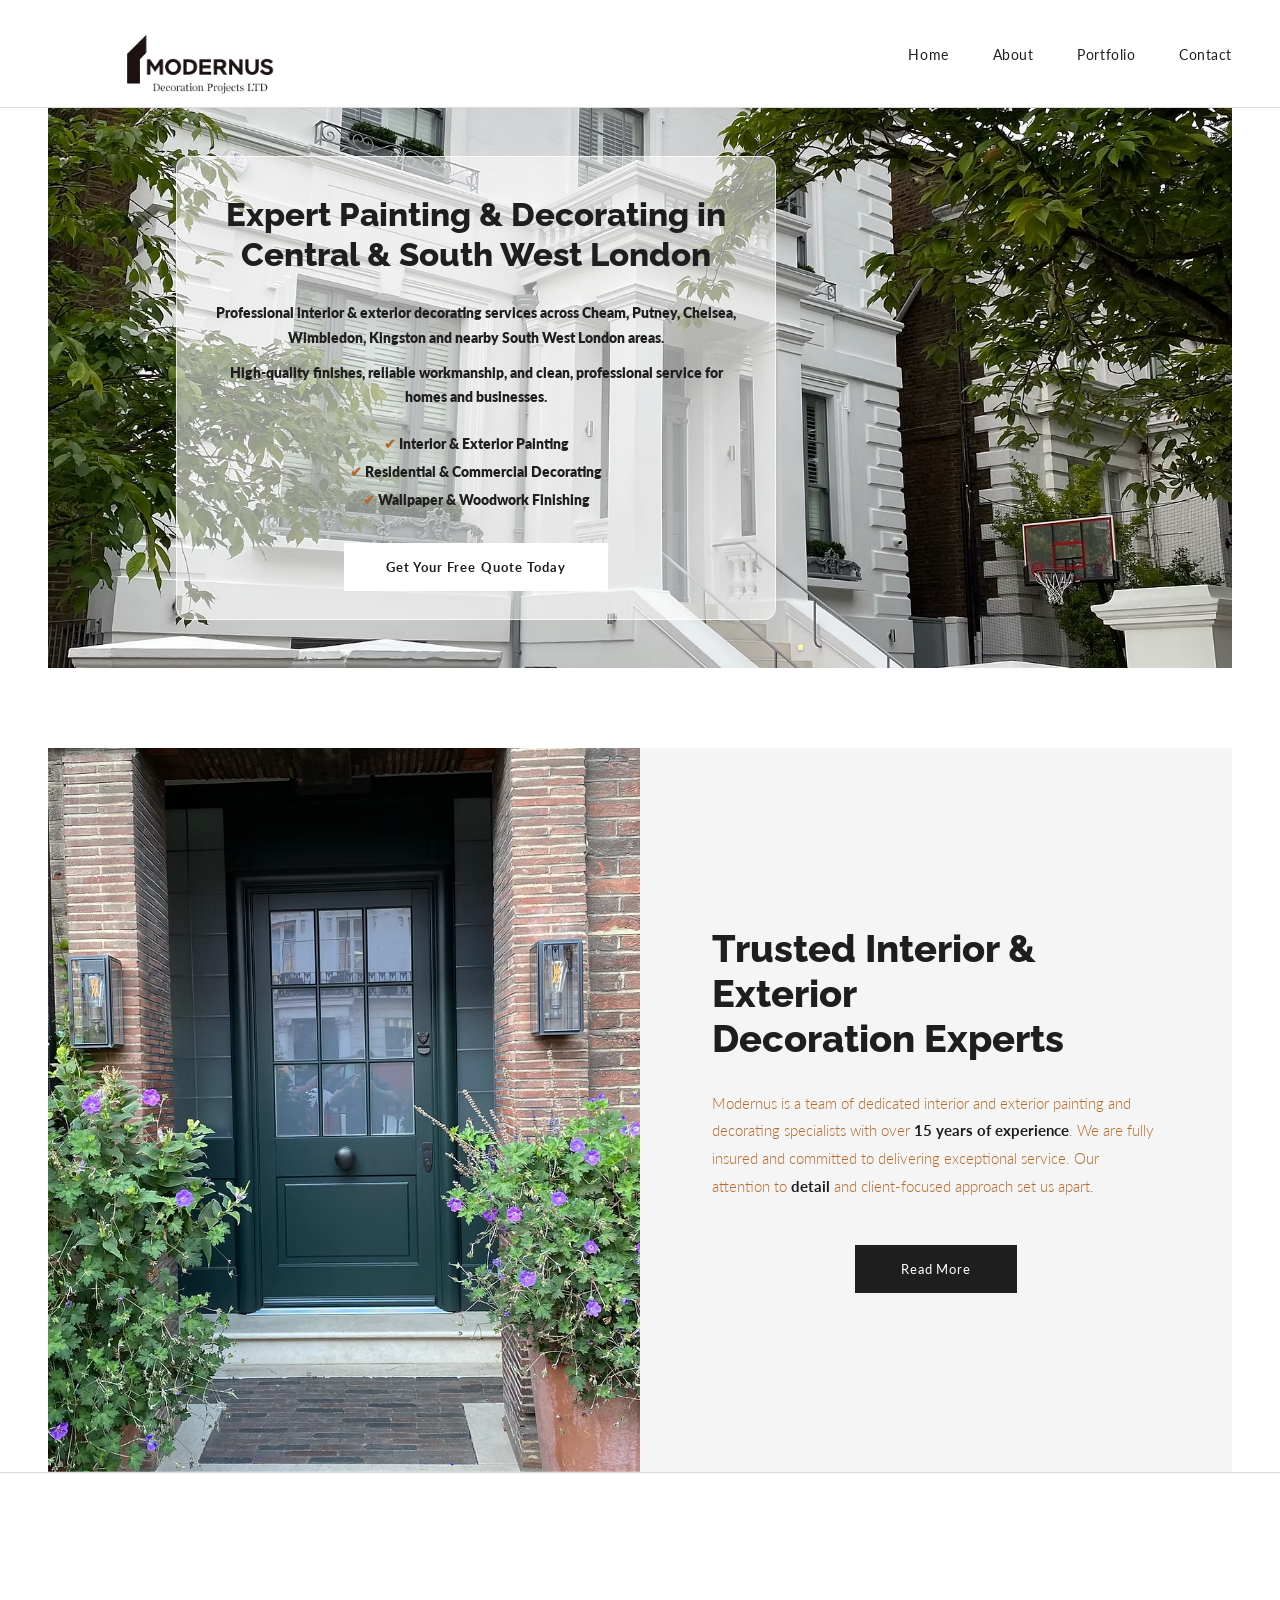
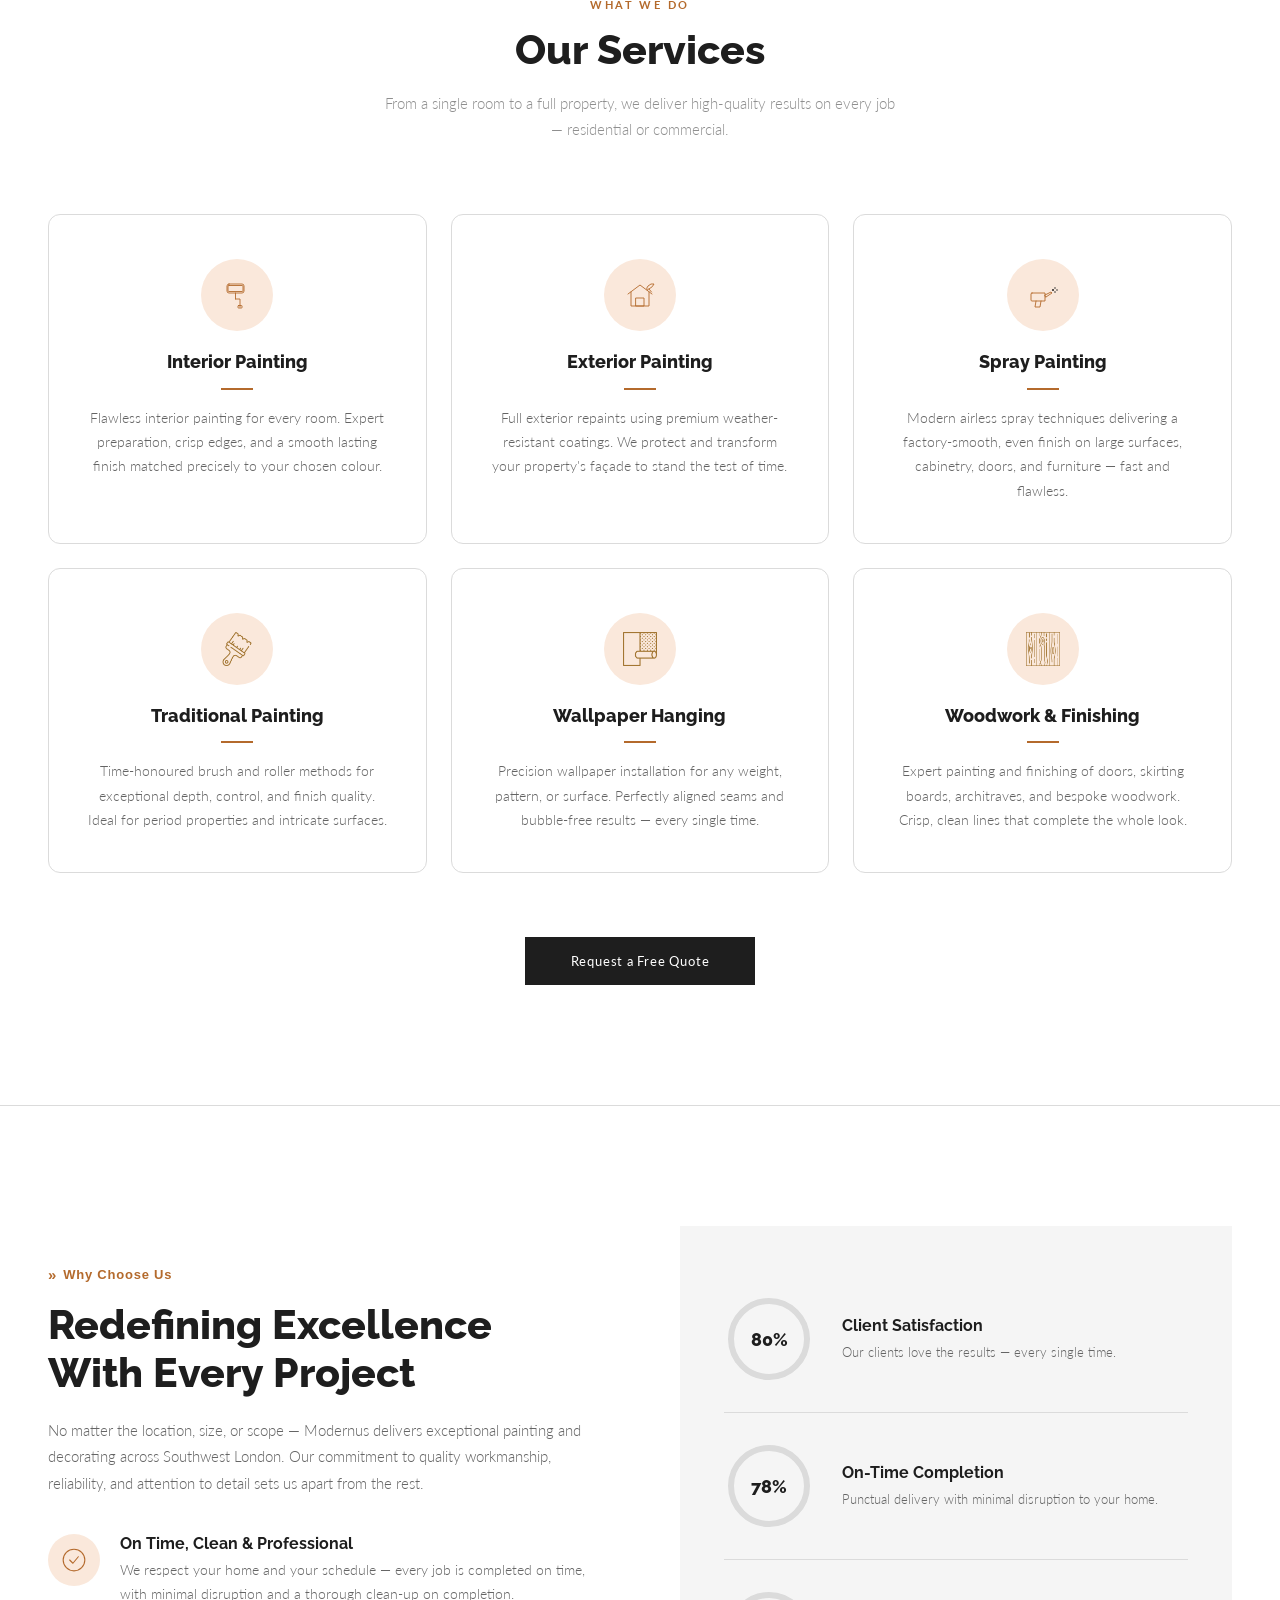
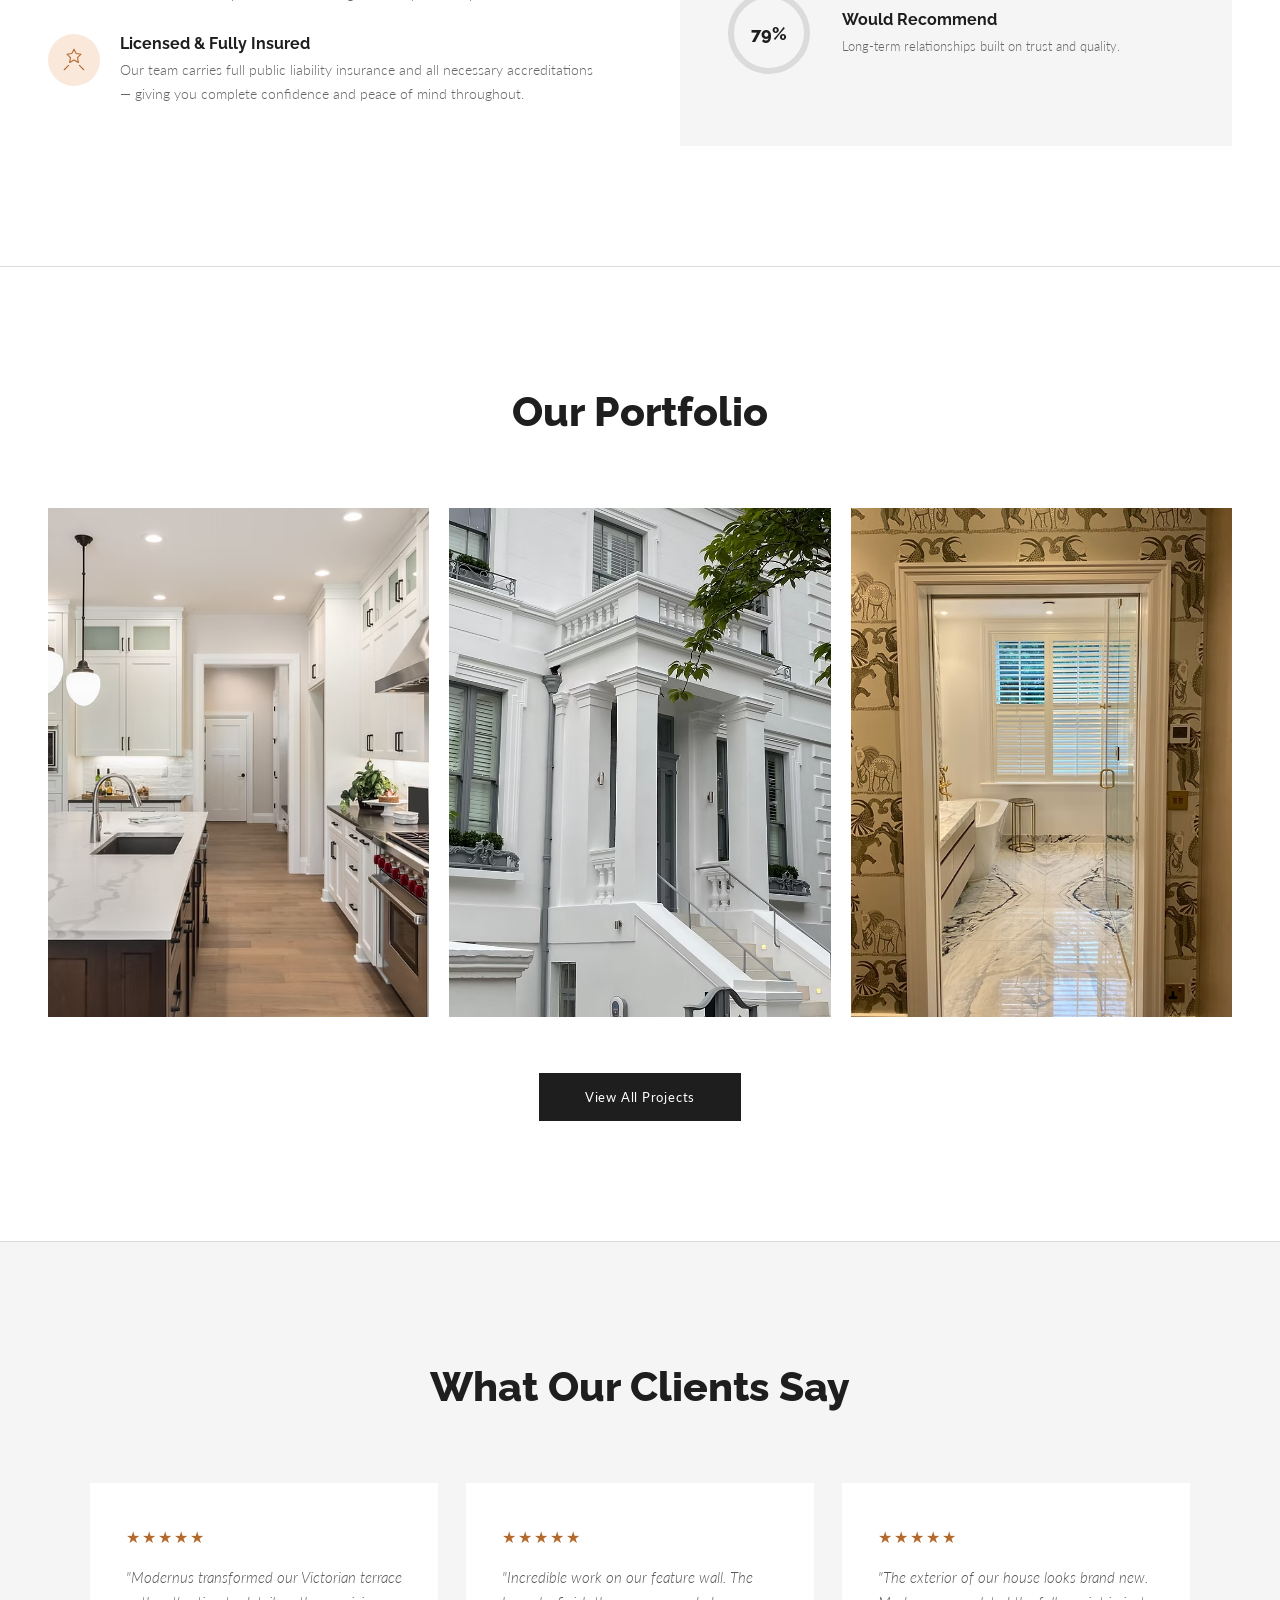
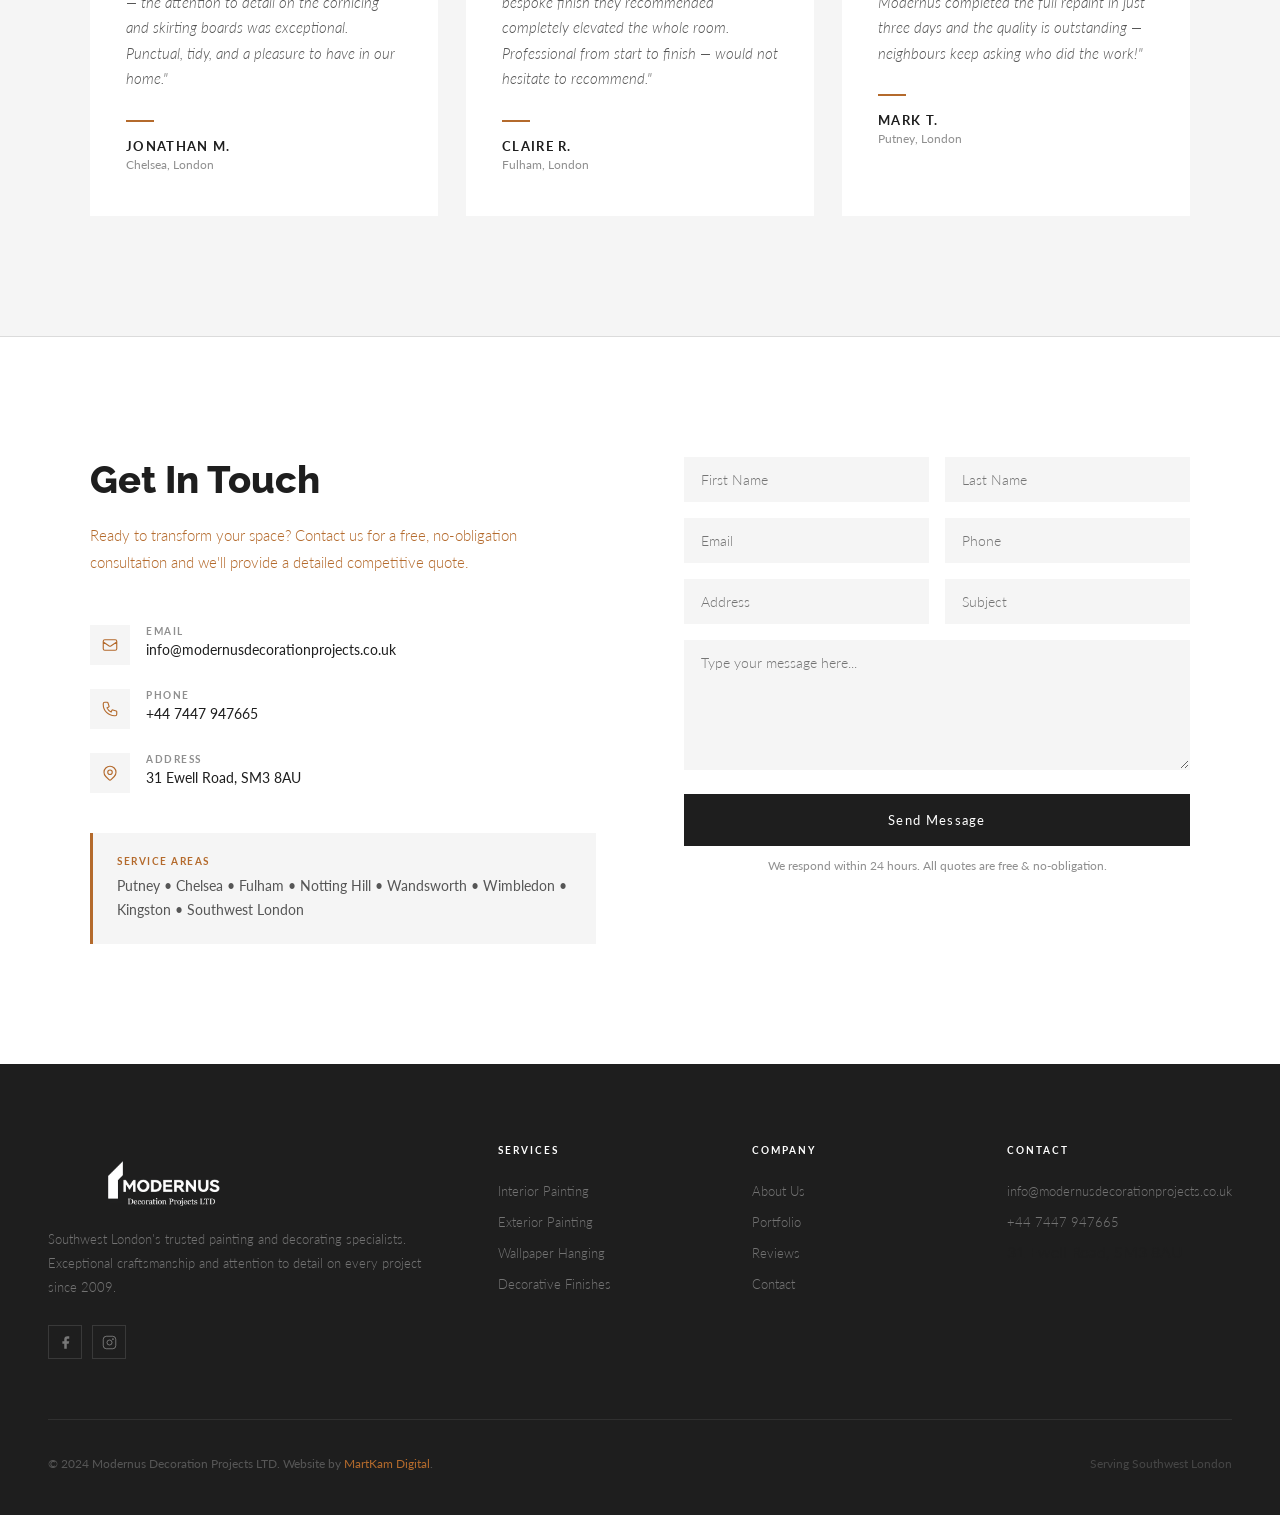
==== commit f3a35b3c: "Major site update: about page, animations, services redesign & mobile fixes - Add personalised About" ====
--- a/index.html
+++ b/index.html
@@ -1,4 +1,4 @@
-<!DOCTYPE html>
+﻿<!DOCTYPE html>
 <html lang="en">
 <head>
   <meta charset="UTF-8" />
@@ -7,895 +7,8 @@
   <link rel="preconnect" href="https://fonts.googleapis.com" />
   <link rel="preconnect" href="https://fonts.gstatic.com" crossorigin />
   <link href="https://fonts.googleapis.com/css2?family=Raleway:ital,wght@0,300;0,400;0,600;0,700;0,800;1,300&family=Lato:wght@300;400;700&display=swap" rel="stylesheet" />
-  <style>
-    :root {
-      --c-dark:   rgb(30, 30, 30);
-      --c-bronze: rgb(180, 106, 44);
-      --c-light:  rgb(245, 245, 245);
-      --c-cream:  rgb(250, 232, 219);
-      --c-white:  #ffffff;
-      --c-muted:  rgb(143, 143, 143);
-      --c-border: rgb(219, 219, 219);
-      --ff-head:  'Raleway', Arial, sans-serif;
-      --ff-body:  'Lato', Arial, sans-serif;
-      --ease:     cubic-bezier(0.22, 1, 0.36, 1);
-      --nav-h:    108px;
-      --section-pad: 120px;
-    }
-
-    *, *::before, *::after { box-sizing: border-box; margin: 0; padding: 0; }
-    html { scroll-behavior: smooth; }
-    body {
-      font-family: var(--ff-body);
-      color: var(--c-dark);
-      background: var(--c-white);
-      overflow-x: hidden;
-    }
-    img { display: block; max-width: 100%; }
-    a { text-decoration: none; color: inherit; }
-    ul { list-style: none; }
-
-    /* ── SCROLL REVEAL ───────────────────────────────────────────────── */
-    .reveal {
-      opacity: 0;
-      transform: translateY(28px);
-      transition: opacity 0.7s var(--ease), transform 0.7s var(--ease);
-    }
-    .reveal.visible {
-      opacity: 1;
-      transform: translateY(0);
-    }
-    .reveal-delay-1 { transition-delay: 0.1s; }
-    .reveal-delay-2 { transition-delay: 0.2s; }
-    .reveal-delay-3 { transition-delay: 0.3s; }
-    .reveal-delay-4 { transition-delay: 0.4s; }
-
-    /* ── NAV ─────────────────────────────────────────────────────────── */
-    #nav {
-      position: fixed;
-      top: 0; left: 0; right: 0;
-      z-index: 100;
-      height: var(--nav-h);
-      background: var(--c-white);
-      border-bottom: 1px solid var(--c-border);
-      display: flex;
-      align-items: center;
-    }
-    .nav-inner {
-      max-width: 1280px;
-      margin: 0 auto;
-      padding: 0 48px;
-      width: 100%;
-      display: flex;
-      align-items: center;
-      justify-content: space-between;
-    }
-    .nav-logo img {
-      height: 84px;
-      width: auto;
-      transition: opacity 0.2s;
-    }
-    .nav-logo:hover img { opacity: 0.8; }
-    .nav-links {
-      display: flex;
-      align-items: center;
-      gap: 44px;
-    }
-    .nav-links a {
-      font-family: var(--ff-body);
-      font-size: 13.5px;
-      font-weight: 400;
-      letter-spacing: 0.04em;
-      color: var(--c-dark);
-      position: relative;
-      transition: color 0.2s;
-    }
-    .nav-links a::after {
-      content: '';
-      position: absolute;
-      bottom: -3px; left: 0;
-      width: 0; height: 1.5px;
-      background: var(--c-bronze);
-      transition: width 0.3s var(--ease);
-    }
-    .nav-links a:hover { color: var(--c-bronze); }
-    .nav-links a:hover::after { width: 100%; }
-    .nav-hamburger {
-      display: none;
-      flex-direction: column;
-      gap: 5px;
-      cursor: pointer;
-      padding: 6px;
-    }
-    .nav-hamburger span {
-      display: block;
-      width: 22px; height: 2px;
-      background: var(--c-dark);
-      transition: background 0.2s;
-    }
-
-    /* ── HERO ────────────────────────────────────────────────────────── */
-    #hero {
-      margin-top: var(--nav-h);
-      padding: 0 48px;
-      background: var(--c-white);
-    }
-    .hero-inner {
-      position: relative;
-      width: 100%;
-      max-width: 1200px;
-      margin: 0 auto;
-      height: 560px;
-      overflow: hidden;
-    }
-    .hero-img {
-      width: 100%;
-      height: 100%;
-      object-fit: cover;
-      object-position: center 30%;
-      display: block;
-    }
-    .hero-text {
-      position: absolute;
-      inset: 0;
-      display: flex;
-      align-items: center;
-      padding: 0 48px;
-    }
-    .hero-content {
-      text-align: center;
-      width: 600px;
-      flex-shrink: 0;
-      padding: 28px 36px;
-      margin-left: 80px;
-      background: rgba(255, 255, 255, 0.55);
-      border: 1px solid rgba(255,255,255,0.7);
-      border-radius: 12px;
-      transition: transform 0.4s var(--ease);
-      display: flex;
-      flex-direction: column;
-      align-items: center;
-    }
-    .hero-content:hover {
-      transform: translateY(-6px);
-    }
-    .hero-title {
-      font-family: var(--ff-head);
-      font-size: clamp(20px, 2.6vw, 34px);
-      font-weight: 800;
-      color: var(--c-dark);
-      line-height: 1.2;
-      margin-bottom: 16px;
-      padding: 10px 0;
-    }
-    .hero-sub {
-      font-size: 14px;
-      font-weight: 800;
-      color: var(--c-dark);
-      line-height: 1.75;
-      margin-bottom: 12px;
-    }
-    .hero-body {
-      font-size: 13.5px;
-      font-weight: 800;
-      color: var(--c-dark);
-      line-height: 1.75;
-      margin-bottom: 20px;
-    }
-    .hero-checklist {
-      font-size: 13.5px;
-      font-weight: 800;
-      color: var(--c-dark);
-      line-height: 2.1;
-      margin-bottom: 28px;
-      list-style: none;
-    }
-    .hero-checklist li { color: var(--c-bronze); }
-    .hero-checklist li span { color: var(--c-dark); }
-    .hero-cta {
-      display: inline-block;
-      padding: 14px 40px;
-      background: var(--c-white);
-      color: var(--c-dark);
-      font-family: var(--ff-body);
-      font-size: 13px;
-      font-weight: 700;
-      letter-spacing: 0.08em;
-      border: 2px solid var(--c-white);
-      transition: background 0.25s, color 0.25s, border-color 0.25s, transform 0.25s;
-    }
-    .hero-cta:hover {
-      background: transparent;
-      color: var(--c-dark);
-      border-color: var(--c-dark);
-      transform: translateY(-2px);
-    }
-
-    /* ── SECTION DIVIDER ─────────────────────────────────────────────── */
-    .section-sep {
-      width: 100%;
-      height: 1px;
-      background: var(--c-border);
-    }
-
-    /* ── ABOUT ───────────────────────────────────────────────────────── */
-    #about {
-      margin-top: 80px;
-      padding: 0 48px;
-      background: var(--c-white);
-    }
-    .about-inner {
-      display: grid;
-      grid-template-columns: 1fr 1fr;
-      max-width: 1200px;
-      margin: 0 auto;
-      overflow: hidden;
-    }
-    .about-img-wrap {
-      overflow: hidden;
-    }
-    .about-img {
-      width: 100%;
-      height: 100%;
-      min-height: 560px;
-      object-fit: cover;
-      display: block;
-      clip-path: inset(0 0 100% 0);
-      will-change: clip-path;
-    }
-    .about-img.revealed {
-      clip-path: inset(0 0 0% 0);
-      transition: clip-path 2.4s cubic-bezier(0.4, 0, 0.2, 1);
-    }
-    .about-img-wrap:hover .about-img {
-      filter: brightness(1.03);
-    }
-    .about-content {
-      background: var(--c-light);
-      display: flex;
-      flex-direction: column;
-      justify-content: center;
-      padding: 80px 72px;
-    }
-    .about-title {
-      font-family: var(--ff-head);
-      font-size: clamp(26px, 3vw, 38px);
-      font-weight: 800;
-      line-height: 1.18;
-      color: var(--c-dark);
-      margin-bottom: 28px;
-    }
-    .about-body {
-      font-size: 15px;
-      line-height: 1.85;
-      color: var(--c-bronze);
-      font-weight: 300;
-      margin-bottom: 44px;
-    }
-    .about-body strong {
-      color: var(--c-dark);
-      font-weight: 700;
-    }
-    .btn-dark {
-      display: inline-block;
-      padding: 14px 44px;
-      background: var(--c-dark);
-      color: var(--c-white);
-      font-family: var(--ff-body);
-      font-size: 13px;
-      font-weight: 400;
-      letter-spacing: 0.06em;
-      border: 2px solid var(--c-dark);
-      transition: background 0.25s, color 0.25s, transform 0.25s;
-      align-self: center;
-    }
-    .btn-dark:hover {
-      background: transparent;
-      color: var(--c-dark);
-      transform: translateY(-2px);
-    }
-
-    /* ── SERVICES ────────────────────────────────────────────────────── */
-    #services {
-      background: var(--c-white);
-      padding: var(--section-pad) 48px;
-    }
-    .services-header {
-      text-align: center;
-      margin-bottom: 72px;
-    }
-    .services-label {
-      display: inline-block;
-      font-size: 11px;
-      font-weight: 700;
-      letter-spacing: 0.22em;
-      text-transform: uppercase;
-      color: var(--c-bronze);
-      margin-bottom: 14px;
-    }
-    .services-title {
-      font-family: var(--ff-head);
-      font-size: clamp(28px, 3.2vw, 42px);
-      font-weight: 800;
-      color: var(--c-dark);
-      margin-bottom: 16px;
-    }
-    .services-subtitle {
-      font-size: 15px;
-      font-weight: 300;
-      color: var(--c-muted);
-      max-width: 520px;
-      margin: 0 auto;
-      line-height: 1.75;
-    }
-    .services-grid {
-      display: grid;
-      grid-template-columns: repeat(3, 1fr);
-      gap: 24px;
-      max-width: 1200px;
-      margin: 0 auto 64px;
-    }
-    .service-card {
-      background: var(--c-white);
-      padding: 44px 36px 40px;
-      position: relative;
-      text-align: center;
-      border-radius: 12px;
-      border: 1px solid var(--c-border);
-      transition: transform 0.38s var(--ease), box-shadow 0.38s var(--ease), border-color 0.38s;
-      overflow: hidden;
-    }
-    /* 6 unique hover animations */
-    .service-card:nth-child(1):hover {
-      transform: translateY(-12px);
-      box-shadow: 0 24px 56px rgba(0,0,0,0.1);
-      border-color: var(--c-bronze);
-    }
-    .service-card:nth-child(2):hover {
-      transform: scale(1.05);
-      box-shadow: 0 10px 36px rgba(180,106,44,0.18);
-      border-color: var(--c-bronze);
-    }
-    .service-card:nth-child(3):hover {
-      transform: translateY(-8px) rotate(1.5deg);
-      box-shadow: 0 20px 48px rgba(0,0,0,0.09);
-      border-color: var(--c-bronze);
-    }
-    .service-card:nth-child(4):hover {
-      transform: translateX(10px);
-      box-shadow: -10px 10px 36px rgba(180,106,44,0.13);
-      border-color: var(--c-bronze);
-    }
-    .service-card:nth-child(5):hover {
-      transform: translateY(-10px) scale(1.02);
-      box-shadow: 0 28px 60px rgba(0,0,0,0.1);
-      border-color: var(--c-bronze);
-    }
-    .service-card:nth-child(6):hover {
-      transform: rotate(-2deg) scale(1.04);
-      box-shadow: 0 14px 44px rgba(180,106,44,0.16);
-      border-color: var(--c-bronze);
-    }
-    .service-card-icon {
-      width: 72px;
-      height: 72px;
-      background: var(--c-cream);
-      border-radius: 50%;
-      display: flex;
-      align-items: center;
-      justify-content: center;
-      margin: 0 auto 20px;
-      transition: background 0.35s, transform 0.35s var(--ease);
-    }
-    .service-card:hover .service-card-icon {
-      background: var(--c-bronze);
-      transform: scale(1.1);
-    }
-    .service-card-icon svg {
-      width: 32px;
-      height: 32px;
-      stroke: var(--c-bronze);
-      fill: none;
-      stroke-width: 1.8;
-      stroke-linecap: round;
-      stroke-linejoin: round;
-      transition: stroke 0.35s;
-    }
-    .service-card:hover .service-card-icon svg { stroke: var(--c-white); }
-    .service-card:hover .service-card-icon img { filter: brightness(0) invert(1) !important; }
-    .service-card-title {
-      font-family: var(--ff-head);
-      font-size: 18px;
-      font-weight: 800;
-      color: var(--c-dark);
-      margin-bottom: 14px;
-      line-height: 1.25;
-    }
-    .service-card-divider {
-      width: 32px;
-      height: 2px;
-      background: var(--c-bronze);
-      margin: 0 auto 16px;
-      transition: width 0.4s var(--ease);
-    }
-    .hero-cta { align-self: center; }
-    .service-card:hover .service-card-divider { width: 52px; }
-    .service-card-desc {
-      font-size: 13.5px;
-      font-weight: 300;
-      color: rgb(100, 100, 100);
-      line-height: 1.8;
-    }
-
-    /* ── WHY CHOOSE ──────────────────────────────────────────────────── */
-    #why {
-      background: var(--c-light);
-      padding: var(--section-pad) 48px;
-      text-align: center;
-    }
-    .why-sep {
-      width: 100%;
-      max-width: 1100px;
-      margin: 0 auto 80px;
-      height: 1px;
-      background: var(--c-border);
-    }
-    .why-title {
-      font-family: var(--ff-head);
-      font-size: clamp(28px, 3.2vw, 42px);
-      font-weight: 800;
-      color: var(--c-dark);
-      margin-bottom: 72px;
-    }
-    .why-grid {
-      display: grid;
-      grid-template-columns: repeat(4, 1fr);
-      gap: 40px;
-      max-width: 1100px;
-      margin: 0 auto;
-      text-align: center;
-    }
-    .why-item {
-      padding: 32px 20px;
-      transition: background 0.25s, transform 0.3s var(--ease);
-    }
-    .why-item:hover {
-      background: var(--c-white);
-      transform: translateY(-4px);
-      box-shadow: 0 8px 28px rgba(0,0,0,0.06);
-    }
-    .why-item-title {
-      font-family: var(--ff-head);
-      font-size: 16px;
-      font-weight: 700;
-      color: var(--c-dark);
-      line-height: 1.35;
-      margin-bottom: 16px;
-    }
-    .why-item-text {
-      font-size: 13.5px;
-      line-height: 1.78;
-      color: var(--c-bronze);
-      font-weight: 300;
-    }
-    .why-item-text strong {
-      color: var(--c-dark);
-      font-weight: 700;
-    }
-
-    /* ── PORTFOLIO ───────────────────────────────────────────────────── */
-    #portfolio {
-      padding: var(--section-pad) 48px;
-      background: var(--c-white);
-      text-align: center;
-    }
-    .portfolio-title {
-      font-family: var(--ff-head);
-      font-size: clamp(28px, 3.2vw, 42px);
-      font-weight: 800;
-      color: var(--c-dark);
-      margin-bottom: 72px;
-    }
-    .portfolio-grid {
-      display: grid;
-      grid-template-columns: repeat(3, 1fr);
-      gap: 20px;
-      max-width: 1200px;
-      margin: 0 auto 56px;
-    }
-    .portfolio-card {
-      position: relative;
-      overflow: hidden;
-      cursor: pointer;
-    }
-    .portfolio-card img {
-      width: 100%;
-      aspect-ratio: 3/4;
-      object-fit: cover;
-      display: block;
-      transition: transform 0.65s var(--ease);
-    }
-    .portfolio-card:hover img { transform: scale(1.06); }
-    .portfolio-overlay {
-      position: absolute;
-      inset: 0;
-      background: rgba(30,30,30,0);
-      transition: background 0.4s;
-      display: flex;
-      align-items: center;
-      justify-content: center;
-      padding: 24px;
-    }
-    .portfolio-card:hover .portfolio-overlay { background: rgba(30,30,30,0.55); }
-    .portfolio-label {
-      color: var(--c-white);
-      font-family: var(--ff-head);
-      font-size: 18px;
-      font-weight: 700;
-      opacity: 0;
-      transform: translateY(8px);
-      transition: all 0.35s var(--ease);
-    }
-    .portfolio-card:hover .portfolio-label { opacity: 1; transform: translateY(0); }
-
-    /* ── TESTIMONIALS ────────────────────────────────────────────────── */
-    #testimonials {
-      background: var(--c-light);
-      padding: var(--section-pad) 48px;
-      text-align: center;
-    }
-    .testimonials-title {
-      font-family: var(--ff-head);
-      font-size: clamp(28px, 3.2vw, 42px);
-      font-weight: 800;
-      color: var(--c-dark);
-      margin-bottom: 72px;
-    }
-    .testimonials-grid {
-      display: grid;
-      grid-template-columns: repeat(3, 1fr);
-      gap: 28px;
-      max-width: 1100px;
-      margin: 0 auto;
-    }
-    .testimonial-card {
-      background: var(--c-white);
-      padding: 44px 36px;
-      text-align: left;
-      transition: transform 0.3s var(--ease), box-shadow 0.3s;
-    }
-    .testimonial-card:hover {
-      transform: translateY(-6px);
-      box-shadow: 0 16px 44px rgba(0,0,0,0.09);
-    }
-    .t-stars {
-      color: var(--c-bronze);
-      font-size: 16px;
-      letter-spacing: 2px;
-      margin-bottom: 18px;
-    }
-    .t-text {
-      font-size: 14.5px;
-      line-height: 1.75;
-      color: rgb(86,86,86);
-      font-style: italic;
-      margin-bottom: 28px;
-      font-family: var(--ff-body);
-      font-weight: 300;
-    }
-    .t-divider {
-      width: 28px; height: 2px;
-      background: var(--c-bronze);
-      margin-bottom: 16px;
-    }
-    .t-name {
-      font-size: 13px;
-      font-weight: 700;
-      text-transform: uppercase;
-      letter-spacing: 0.1em;
-      color: var(--c-dark);
-    }
-    .t-loc {
-      font-size: 12px;
-      color: var(--c-muted);
-      margin-top: 3px;
-    }
-
-    /* ── CONTACT ─────────────────────────────────────────────────────── */
-    #contact {
-      background: var(--c-white);
-      padding: var(--section-pad) 48px;
-    }
-    .contact-inner {
-      display: grid;
-      grid-template-columns: 1fr 1fr;
-      gap: 88px;
-      max-width: 1100px;
-      margin: 0 auto;
-    }
-    .contact-title {
-      font-family: var(--ff-head);
-      font-size: clamp(26px, 3vw, 38px);
-      font-weight: 800;
-      color: var(--c-dark);
-      margin-bottom: 20px;
-    }
-    .contact-sub {
-      font-size: 15px;
-      line-height: 1.85;
-      color: var(--c-bronze);
-      font-weight: 300;
-      margin-bottom: 48px;
-    }
-    .contact-details {
-      display: flex;
-      flex-direction: column;
-      gap: 24px;
-    }
-    .contact-detail {
-      display: flex;
-      align-items: flex-start;
-      gap: 16px;
-    }
-    .contact-detail-icon {
-      width: 40px; height: 40px;
-      background: var(--c-light);
-      display: flex; align-items: center; justify-content: center;
-      flex-shrink: 0;
-      color: var(--c-bronze);
-      transition: background 0.2s, color 0.2s;
-    }
-    .contact-detail:hover .contact-detail-icon {
-      background: var(--c-bronze);
-      color: var(--c-white);
-    }
-    .contact-detail-label {
-      font-size: 10px;
-      font-weight: 700;
-      letter-spacing: 0.15em;
-      text-transform: uppercase;
-      color: var(--c-muted);
-      margin-bottom: 4px;
-    }
-    .contact-detail-value {
-      font-size: 14px;
-      color: var(--c-dark);
-    }
-    .contact-detail-value a:hover { color: var(--c-bronze); }
-    .contact-areas {
-      margin-top: 40px;
-      padding: 22px 24px;
-      background: var(--c-light);
-      border-left: 3px solid var(--c-bronze);
-    }
-    .contact-areas-label {
-      font-size: 10px;
-      font-weight: 700;
-      letter-spacing: 0.15em;
-      text-transform: uppercase;
-      color: var(--c-bronze);
-      margin-bottom: 8px;
-    }
-    .contact-areas-text {
-      font-size: 13.5px;
-      color: rgb(86,86,86);
-      line-height: 1.75;
-    }
-    .form-group {
-      display: flex;
-      flex-direction: column;
-      gap: 7px;
-      margin-bottom: 16px;
-    }
-    .form-row {
-      display: grid;
-      grid-template-columns: 1fr 1fr;
-      gap: 16px;
-      margin-bottom: 16px;
-    }
-    .form-label {
-      font-size: 10px;
-      font-weight: 700;
-      letter-spacing: 0.14em;
-      text-transform: uppercase;
-      color: var(--c-muted);
-    }
-    .form-input, .form-textarea, .form-select {
-      width: 100%;
-      padding: 13px 16px;
-      font-family: var(--ff-body);
-      font-size: 14px;
-      font-weight: 300;
-      color: var(--c-dark);
-      background: var(--c-light);
-      border: 1.5px solid transparent;
-      outline: none;
-      transition: border-color 0.2s, background 0.2s;
-      appearance: none;
-    }
-    .form-input:focus, .form-textarea:focus, .form-select:focus {
-      border-color: var(--c-bronze);
-      background: var(--c-white);
-    }
-    .form-textarea { min-height: 130px; resize: vertical; }
-    .form-submit {
-      width: 100%;
-      padding: 16px;
-      background: var(--c-dark);
-      color: var(--c-white);
-      font-family: var(--ff-body);
-      font-size: 13px;
-      font-weight: 400;
-      letter-spacing: 0.1em;
-      border: 2px solid var(--c-dark);
-      cursor: pointer;
-      transition: background 0.25s, color 0.25s, transform 0.25s;
-      margin-top: 8px;
-    }
-    .form-submit:hover {
-      background: transparent;
-      color: var(--c-dark);
-      transform: translateY(-2px);
-    }
-    .form-note {
-      font-size: 12px;
-      color: var(--c-muted);
-      margin-top: 12px;
-      text-align: center;
-    }
-
-    /* ── FOOTER ──────────────────────────────────────────────────────── */
-    #footer {
-      background: var(--c-dark);
-      padding: 80px 48px 44px;
-    }
-    .footer-inner {
-      max-width: 1200px;
-      margin: 0 auto;
-    }
-    .footer-top {
-      display: grid;
-      grid-template-columns: 2fr 1fr 1fr 1fr;
-      gap: 60px;
-      padding-bottom: 60px;
-      border-bottom: 1px solid rgba(255,255,255,0.08);
-    }
-    .footer-logo-img {
-      height: 64px;
-      width: auto;
-      filter: invert(1) brightness(2);
-      margin-bottom: 20px;
-    }
-    .footer-desc {
-      font-size: 13px;
-      line-height: 1.82;
-      color: rgba(255,255,255,0.38);
-      font-weight: 300;
-      margin-bottom: 26px;
-    }
-    .footer-social {
-      display: flex;
-      gap: 10px;
-    }
-    .footer-social a {
-      width: 34px; height: 34px;
-      border: 1px solid rgba(255,255,255,0.12);
-      display: flex; align-items: center; justify-content: center;
-      color: rgba(255,255,255,0.4);
-      transition: all 0.25s;
-    }
-    .footer-social a:hover { border-color: var(--c-bronze); color: var(--c-bronze); }
-    .footer-social svg { width: 15px; height: 15px; }
-    .footer-col-title {
-      font-size: 10px;
-      font-weight: 700;
-      letter-spacing: 0.2em;
-      text-transform: uppercase;
-      color: var(--c-white);
-      margin-bottom: 24px;
-    }
-    .footer-links {
-      display: flex;
-      flex-direction: column;
-      gap: 12px;
-    }
-    .footer-links a {
-      font-size: 13px;
-      color: rgba(255,255,255,0.38);
-      transition: color 0.2s;
-      font-weight: 300;
-    }
-    .footer-links a:hover { color: var(--c-bronze); }
-    .footer-bottom {
-      display: flex;
-      justify-content: space-between;
-      align-items: center;
-      padding-top: 36px;
-    }
-    .footer-copy {
-      font-size: 12px;
-      color: rgba(255,255,255,0.25);
-    }
-    .footer-copy a { color: var(--c-bronze); }
-
-    /* ── RESPONSIVE ──────────────────────────────────────────────────── */
-    @media (max-width: 900px) {
-      :root {
-        --section-pad: 72px;
-        --nav-h: 80px;
-      }
-
-      /* Nav */
-      .nav-inner { padding: 0 20px; }
-      .nav-logo img { height: 56px; }
-      .nav-links { display: none; }
-      .nav-hamburger { display: flex; }
-
-      /* Hero */
-      #hero { padding: 0 12px; }
-      .hero-inner { height: 520px; }
-      .hero-text { justify-content: center; align-items: center; padding: 12px; }
-      .hero-content {
-        width: calc(100% - 24px) !important;
-        max-width: calc(100% - 24px) !important;
-        flex-shrink: 1 !important;
-        margin-left: 0 !important;
-        padding: 20px 16px;
-        text-align: center;
-        box-sizing: border-box;
-      }
-      .hero-cta { align-self: center; }
-
-      /* About */
-      #about { padding: 0 16px; margin-top: 48px; }
-      .about-inner { grid-template-columns: 1fr; }
-      .about-img-wrap { height: 300px; }
-      .about-img { min-height: 300px; }
-      .about-content { padding: 40px 24px; }
-
-      /* Services */
-      #services { padding: 72px 16px; }
-      .services-grid { grid-template-columns: 1fr; gap: 16px; }
-      .service-card { padding: 28px 24px; }
-
-      /* Why */
-      #why { padding: 72px 16px; }
-      .why-grid { grid-template-columns: 1fr 1fr; gap: 16px; }
-      .why-item { padding: 20px 14px; }
-      .why-sep { margin-bottom: 48px; }
-
-      /* Portfolio */
-      #portfolio { padding: 72px 16px; }
-      .portfolio-grid { grid-template-columns: 1fr; }
-
-      /* Testimonials */
-      #testimonials { padding: 72px 16px; }
-      .testimonials-grid { grid-template-columns: 1fr; }
-
-      /* Contact */
-      #contact { padding: 72px 16px; }
-      .contact-inner { grid-template-columns: 1fr; gap: 40px; }
-      .form-row { grid-template-columns: 1fr; }
-
-      /* Footer */
-      #footer { padding: 56px 20px 32px; }
-      .footer-top { grid-template-columns: 1fr 1fr; gap: 32px; }
-      .footer-bottom { flex-direction: column; gap: 8px; text-align: center; }
-    }
-
-    @media (max-width: 600px) {
-      :root { --nav-h: 72px; }
-      .nav-logo img { height: 48px; }
-      .hero-inner { min-height: 340px; }
-      .hero-title { font-size: 20px; }
-      .hero-sub, .hero-body, .hero-checklist { font-size: 12px; }
-      .why-grid { grid-template-columns: 1fr; }
-      .footer-top { grid-template-columns: 1fr; }
-      .about-content { padding: 32px 20px; }
-      .services-grid { grid-template-columns: 1fr; }
-      .contact-title { font-size: 26px; }
-    }
-  </style>
+  <link rel="stylesheet" href="style.css" />
+  
 </head>
 <body>
 
@@ -907,7 +20,7 @@
       </a>
       <ul class="nav-links">
         <li><a href="#">Home</a></li>
-        <li><a href="#about">About</a></li>
+        <li><a href="about.html">About</a></li>
         <li><a href="#portfolio">Portfolio</a></li>
         <li><a href="#contact">Contact</a></li>
       </ul>
@@ -916,6 +29,21 @@
       </div>
     </div>
   </nav>
+
+  <!-- MOBILE MENU -->
+  <div id="mobile-menu" aria-hidden="true">
+    <div class="mobile-menu-panel">
+      <ul>
+        <li><a href="#" class="mobile-nav-link">Home</a></li>
+        <li><a href="about.html" class="mobile-nav-link">About</a></li>
+        <li><a href="#services" class="mobile-nav-link">Services</a></li>
+        <li><a href="#portfolio" class="mobile-nav-link">Portfolio</a></li>
+        <li><a href="#testimonials" class="mobile-nav-link">Reviews</a></li>
+        <li><a href="#contact" class="mobile-nav-link">Contact</a></li>
+      </ul>
+      <a href="#contact" class="mobile-nav-link mobile-cta">Get a Free Quote</a>
+    </div>
+  </div>
 
   <!-- HERO -->
   <section id="hero">
@@ -923,7 +51,7 @@
       <img class="hero-img" src="hero.png" alt="Modernus decoration project" />
       <div class="hero-text">
         <div class="hero-content">
-          <h1 class="hero-title">Expert Painting &amp; Decorating in<br>Cheam &amp; South West London</h1>
+          <h1 class="hero-title">Expert Painting &amp; Decorating in<br>Central &amp; South West London</h1>
           <p class="hero-sub">Professional interior &amp; exterior decorating services across Cheam, Putney, Chelsea, Wimbledon, Kingston and nearby South West London areas.</p>
           <p class="hero-body">High-quality finishes, reliable workmanship, and clean, professional service for homes and businesses.</p>
           <ul class="hero-checklist">
@@ -952,7 +80,7 @@
       <p class="about-body reveal reveal-delay-1">
         Modernus is a team of dedicated interior and exterior painting and decorating specialists with over <strong>15 years of experience</strong>. We are fully insured and committed to delivering exceptional service. Our attention to <strong>detail</strong> and client-focused approach set us apart.
       </p>
-      <a href="#contact" class="btn-dark reveal reveal-delay-2">Read More</a>
+      <a href="about.html" class="btn-dark reveal reveal-delay-2">Read More</a>
     </div>
     </div>
   </section>
@@ -960,7 +88,7 @@
   <div class="section-sep"></div>
 
   <!-- SERVICES -->
-  <section id="services">
+  <section id="services" class="sect-anim">
     <div class="services-header reveal">
       <span class="services-label">What We Do</span>
       <h2 class="services-title">Our Services</h2>
@@ -1070,33 +198,94 @@
   <div class="section-sep"></div>
 
   <!-- WHY CHOOSE -->
-  <section id="why">
-    <div class="why-sep"></div>
-    <h2 class="why-title reveal">Why Choose Modernus</h2>
-    <div class="why-grid">
-      <div class="why-item reveal reveal-delay-1">
-        <h3 class="why-item-title">Hybrid Expertise:<br>Spray &amp; Traditional Painting</h3>
-        <p class="why-item-text">Blending <strong>cutting-edge spray</strong> painting with the craftsmanship of brush and roller for flawless, efficient results.</p>
-      </div>
-      <div class="why-item reveal reveal-delay-2">
-        <h3 class="why-item-title">Detail-Obsessed<br>Decorative Finishes</h3>
-        <p class="why-item-text">Specialists in <strong>precision work</strong> and decorative finishes – where every line, edge, and texture matters.</p>
-      </div>
-      <div class="why-item reveal reveal-delay-3">
-        <h3 class="why-item-title">Free Consultations<br>at Your Home</h3>
-        <p class="why-item-text">We offer <strong>free in-home consultations</strong> to discuss your decoration needs and provide personalised recommendations tailored to your space and style.</p>
-      </div>
-      <div class="why-item reveal reveal-delay-4">
-        <h3 class="why-item-title">Licensed &amp; Insured<br>Specialists</h3>
-        <p class="why-item-text">As <strong>licensed and insured</strong> specialists, we prioritise the safety and satisfaction of our clients, ensuring peace of mind throughout the decoration process.</p>
-      </div>
+  <section id="why" class="sect-anim">
+    <div class="why-inner">
+
+      <!-- Left: text + features -->
+      <div class="why-left reveal-left">
+        <p class="why-eyebrow"><span class="why-arrow">»</span> Why Choose Us</p>
+        <h2 class="why-title">Redefining Excellence<br>With Every Project</h2>
+        <p class="why-desc">No matter the location, size, or scope — Modernus delivers exceptional painting and decorating across Southwest London. Our commitment to quality workmanship, reliability, and attention to detail sets us apart from the rest.</p>
+        <div class="why-features">
+          <div class="why-feature">
+            <div class="why-feature-icon">
+              <svg viewBox="0 0 48 48" fill="none" stroke="currentColor" stroke-width="2" stroke-linecap="round" stroke-linejoin="round">
+                <circle cx="24" cy="24" r="20"/>
+                <path d="M16 24l6 6 10-12"/>
+              </svg>
+            </div>
+            <div>
+              <h4 class="why-feature-title">On Time, Clean &amp; Professional</h4>
+              <p class="why-feature-text">We respect your home and your schedule — every job is completed on time, with minimal disruption and a thorough clean-up on completion.</p>
+            </div>
+          </div>
+          <div class="why-feature">
+            <div class="why-feature-icon">
+              <svg viewBox="0 0 48 48" fill="none" stroke="currentColor" stroke-width="2" stroke-linecap="round" stroke-linejoin="round">
+                <path d="M24 4l4 8 9 1.3-6.5 6.3 1.5 9L24 24l-8 4.6 1.5-9L11 13.3l9-1.3z"/>
+                <path d="M14 34l-8 8M34 34l8 8"/>
+              </svg>
+            </div>
+            <div>
+              <h4 class="why-feature-title">Licensed &amp; Fully Insured</h4>
+              <p class="why-feature-text">Our team carries full public liability insurance and all necessary accreditations — giving you complete confidence and peace of mind throughout.</p>
+            </div>
+          </div>
+        </div>
+      </div>
+
+      <!-- Right: stat circles -->
+      <div class="why-right reveal-right reveal-delay-2">
+        <div class="why-stat">
+          <div class="why-circle-wrap">
+            <svg class="why-circle-svg" viewBox="0 0 90 90">
+              <circle class="why-circle-bg" cx="45" cy="45" r="38"/>
+              <circle class="why-arc" cx="45" cy="45" r="38" data-pct="100"/>
+            </svg>
+            <span class="why-pct-num" data-target="100">0%</span>
+          </div>
+          <div class="why-stat-text">
+            <h4 class="why-stat-title">Client Satisfaction</h4>
+            <p class="why-stat-desc">Our clients love the results — every single time.</p>
+          </div>
+        </div>
+        <div class="why-stat-divider"></div>
+        <div class="why-stat">
+          <div class="why-circle-wrap">
+            <svg class="why-circle-svg" viewBox="0 0 90 90">
+              <circle class="why-circle-bg" cx="45" cy="45" r="38"/>
+              <circle class="why-arc" cx="45" cy="45" r="38" data-pct="98"/>
+            </svg>
+            <span class="why-pct-num" data-target="98">0%</span>
+          </div>
+          <div class="why-stat-text">
+            <h4 class="why-stat-title">On-Time Completion</h4>
+            <p class="why-stat-desc">Punctual delivery with minimal disruption to your home.</p>
+          </div>
+        </div>
+        <div class="why-stat-divider"></div>
+        <div class="why-stat">
+          <div class="why-circle-wrap">
+            <svg class="why-circle-svg" viewBox="0 0 90 90">
+              <circle class="why-circle-bg" cx="45" cy="45" r="38"/>
+              <circle class="why-arc" cx="45" cy="45" r="38" data-pct="99"/>
+            </svg>
+            <span class="why-pct-num" data-target="99">0%</span>
+          </div>
+          <div class="why-stat-text">
+            <h4 class="why-stat-title">Would Recommend</h4>
+            <p class="why-stat-desc">Long-term relationships built on trust and quality.</p>
+          </div>
+        </div>
+      </div>
+
     </div>
   </section>
 
   <div class="section-sep"></div>
 
   <!-- PORTFOLIO -->
-  <section id="portfolio">
+  <section id="portfolio" class="sect-anim">
     <h2 class="portfolio-title reveal">Our Portfolio</h2>
     <div class="portfolio-grid">
       <div class="portfolio-card reveal reveal-delay-1">
@@ -1126,7 +315,7 @@
   <div class="section-sep"></div>
 
   <!-- TESTIMONIALS -->
-  <section id="testimonials">
+  <section id="testimonials" class="sect-anim">
     <h2 class="testimonials-title reveal">What Our Clients Say</h2>
     <div class="testimonials-grid">
       <div class="testimonial-card reveal reveal-delay-1">
@@ -1156,7 +345,7 @@
   <div class="section-sep"></div>
 
   <!-- CONTACT -->
-  <section id="contact">
+  <section id="contact" class="sect-anim">
     <div class="contact-inner">
       <div>
         <h2 class="contact-title reveal">Get In Touch</h2>
@@ -1232,7 +421,7 @@
   </section>
 
   <!-- FOOTER -->
-  <footer id="footer">
+  <footer id="footer" class="sect-anim">
     <div class="footer-inner">
       <div class="footer-top">
         <div>
@@ -1281,59 +470,6 @@
     </div>
   </footer>
 
-  <script>
-    /* Scroll reveal */
-    const revealEls = document.querySelectorAll('.reveal');
-    const observer = new IntersectionObserver((entries) => {
-      entries.forEach(el => {
-        if (el.isIntersecting) {
-          el.target.classList.add('visible');
-          observer.unobserve(el.target);
-        }
-      });
-    }, { threshold: 0.12, rootMargin: '0px 0px -40px 0px' });
-    revealEls.forEach(el => observer.observe(el));
-
-    /* About image slow reveal on scroll */
-    const aboutImg = document.querySelector('.about-img');
-    const aboutWrap = document.querySelector('.about-img-wrap');
-
-    function updateAboutReveal() {
-      const rect = aboutWrap.getBoundingClientRect();
-      const windowH = window.innerHeight;
-      const inView = rect.top < windowH * 0.85;
-
-      if (inView) {
-        aboutImg.classList.add('revealed');
-      } else {
-        /* Snap reset instantly so animation replays fresh next scroll-down */
-        aboutImg.style.transition = 'none';
-        aboutImg.classList.remove('revealed');
-        /* Force reflow so removing transition takes effect before next paint */
-        void aboutImg.offsetHeight;
-        aboutImg.style.transition = '';
-      }
-    }
-
-    window.addEventListener('scroll', updateAboutReveal, { passive: true });
-    updateAboutReveal();
-
-    /* Form submit */
-    document.getElementById('contact-form').addEventListener('submit', function(e) {
-      e.preventDefault();
-      const btn = this.querySelector('.form-submit');
-      btn.textContent = '✓ Message Sent!';
-      btn.style.background = 'rgb(60,140,60)';
-      btn.style.borderColor = 'rgb(60,140,60)';
-      btn.disabled = true;
-      setTimeout(() => {
-        btn.textContent = 'Send Message';
-        btn.style.background = '';
-        btn.style.borderColor = '';
-        btn.disabled = false;
-        this.reset();
-      }, 3500);
-    });
-  </script>
+  <script src="script.js"></script>
 </body>
 </html>
--- a/style.css
+++ b/style.css
@@ -0,0 +1,568 @@
+/* ── Design tokens ──────────────────────────────────────────────────── */
+:root {
+  --c-dark:   rgb(30, 30, 30);
+  --c-bronze: rgb(180, 106, 44);
+  --c-light:  rgb(245, 245, 245);
+  --c-cream:  rgb(250, 232, 219);
+  --c-white:  #ffffff;
+  --c-muted:  rgb(143, 143, 143);
+  --c-border: rgb(219, 219, 219);
+  --ff-head:  'Raleway', Arial, sans-serif;
+  --ff-body:  'Lato', Arial, sans-serif;
+  --ease:     cubic-bezier(0.22, 1, 0.36, 1);
+  --nav-h:    108px;
+  --section-pad: 120px;
+}
+
+/* ── Reset ──────────────────────────────────────────────────────────── */
+*, *::before, *::after { box-sizing: border-box; margin: 0; padding: 0; }
+html { scroll-behavior: smooth; }
+body {
+  font-family: var(--ff-body);
+  color: var(--c-dark);
+  background: var(--c-white);
+  overflow-x: hidden;
+}
+img { display: block; max-width: 100%; }
+a { text-decoration: none; color: inherit; }
+ul { list-style: none; }
+
+/* ── Scroll reveal — slides up from bottom ───────────────────────────── */
+.reveal {
+  opacity: 0;
+  transform: translateY(28px);
+  transition: opacity 1.1s var(--ease), transform 1.1s var(--ease);
+}
+.reveal.visible { opacity: 1; transform: translateY(0); }
+
+/* Why-section only: slide from left */
+.reveal-left {
+  opacity: 0;
+  transform: translateX(-44px);
+  transition: opacity 1.1s var(--ease), transform 1.1s var(--ease);
+}
+.reveal-left.visible { opacity: 1; transform: translateX(0); }
+
+/* Why-section only: slide from right */
+.reveal-right {
+  opacity: 0;
+  transform: translateX(44px);
+  transition: opacity 1.1s var(--ease), transform 1.1s var(--ease);
+}
+.reveal-right.visible { opacity: 1; transform: translateX(0); }
+
+.reveal-delay-1, .reveal-left.reveal-delay-1, .reveal-right.reveal-delay-1 { transition-delay: 0.1s; }
+.reveal-delay-2, .reveal-left.reveal-delay-2, .reveal-right.reveal-delay-2 { transition-delay: 0.2s; }
+.reveal-delay-3, .reveal-left.reveal-delay-3, .reveal-right.reveal-delay-3 { transition-delay: 0.3s; }
+.reveal-delay-4, .reveal-left.reveal-delay-4, .reveal-right.reveal-delay-4 { transition-delay: 0.4s; }
+
+/* ── Section entrance — fades up ────────────────────────────────────── */
+.sect-anim {
+  opacity: 0;
+  transform: translateY(18px);
+  transition: opacity 1s ease, transform 1s ease;
+}
+.sect-anim.in-view {
+  opacity: 1;
+  transform: translateY(0);
+}
+
+/* ── Nav ────────────────────────────────────────────────────────────── */
+#nav {
+  position: fixed;
+  top: 0; left: 0; right: 0;
+  z-index: 100;
+  height: var(--nav-h);
+  background: var(--c-white);
+  border-bottom: 1px solid var(--c-border);
+  display: flex;
+  align-items: center;
+}
+.nav-inner {
+  max-width: 1280px;
+  margin: 0 auto;
+  padding: 0 48px;
+  width: 100%;
+  display: flex;
+  align-items: center;
+  justify-content: space-between;
+}
+.nav-logo img { height: 84px; width: auto; transition: opacity 0.2s; }
+.nav-logo:hover img { opacity: 0.8; }
+.nav-links { display: flex; align-items: center; gap: 44px; }
+.nav-links a {
+  font-family: var(--ff-body);
+  font-size: 13.5px; font-weight: 400;
+  letter-spacing: 0.04em; color: var(--c-dark);
+  position: relative; transition: color 0.2s;
+}
+.nav-links a::after {
+  content: '';
+  position: absolute;
+  bottom: -3px; left: 0;
+  width: 0; height: 1.5px;
+  background: var(--c-bronze);
+  transition: width 0.3s var(--ease);
+}
+.nav-links a:hover { color: var(--c-bronze); }
+.nav-links a:hover::after { width: 100%; }
+.nav-hamburger {
+  display: none;
+  flex-direction: column;
+  gap: 5px; cursor: pointer; padding: 6px;
+}
+.nav-hamburger span {
+  display: block;
+  width: 22px; height: 2px;
+  background: var(--c-dark);
+  transition: transform 0.3s var(--ease), opacity 0.3s, background 0.2s;
+}
+.nav-hamburger.active span:nth-child(1) { transform: translateY(7px) rotate(45deg); }
+.nav-hamburger.active span:nth-child(2) { opacity: 0; transform: scaleX(0); }
+.nav-hamburger.active span:nth-child(3) { transform: translateY(-7px) rotate(-45deg); }
+
+/* ── Mobile menu ────────────────────────────────────────────────────── */
+#mobile-menu {
+  display: none;
+  position: fixed;
+  inset: 0;
+  z-index: 99;
+  background: rgba(0,0,0,0.45);
+  opacity: 0;
+  transition: opacity 0.3s ease;
+  pointer-events: none;
+}
+#mobile-menu.open { opacity: 1; pointer-events: all; }
+.mobile-menu-panel {
+  position: absolute;
+  top: 0; left: 0; right: 0;
+  background: var(--c-white);
+  padding: calc(var(--nav-h) + 16px) 32px 40px;
+  transform: translateY(-100%);
+  transition: transform 0.38s var(--ease);
+  display: flex;
+  flex-direction: column;
+  box-shadow: 0 8px 32px rgba(0,0,0,0.12);
+}
+#mobile-menu.open .mobile-menu-panel { transform: translateY(0); }
+.mobile-menu-panel ul {
+  list-style: none;
+  display: flex;
+  flex-direction: column;
+  border-top: 1px solid var(--c-border);
+}
+.mobile-menu-panel ul li { border-bottom: 1px solid var(--c-border); }
+.mobile-nav-link {
+  display: block;
+  padding: 16px 0;
+  font-family: var(--ff-head);
+  font-size: 16px; font-weight: 700;
+  color: var(--c-dark); letter-spacing: 0.04em;
+  transition: color 0.2s, padding-left 0.2s;
+}
+.mobile-nav-link:hover { color: var(--c-bronze); padding-left: 8px; }
+.mobile-cta {
+  margin-top: 28px;
+  padding: 15px 32px;
+  background: var(--c-dark); color: var(--c-white);
+  text-align: center; font-size: 13px; letter-spacing: 0.08em;
+  border: 2px solid var(--c-dark);
+  transition: background 0.25s, color 0.25s;
+}
+.mobile-cta:hover { background: transparent; color: var(--c-dark); }
+
+/* ── Hero ───────────────────────────────────────────────────────────── */
+#hero { margin-top: var(--nav-h); padding: 0 48px; background: var(--c-white); }
+.hero-inner {
+  position: relative;
+  width: 100%; max-width: 1200px;
+  margin: 0 auto; height: 560px; overflow: hidden;
+}
+.hero-img {
+  width: 100%; height: 100%;
+  object-fit: cover; object-position: center 30%; display: block;
+}
+.hero-text {
+  position: absolute; inset: 0;
+  display: flex; align-items: center; padding: 0 48px;
+}
+.hero-content {
+  text-align: center;
+  width: 600px; flex-shrink: 0;
+  padding: 28px 36px; margin-left: 80px;
+  background: rgba(255,255,255,0.55);
+  border: 1px solid rgba(255,255,255,0.7);
+  border-radius: 12px;
+  transition: transform 0.4s var(--ease);
+  display: flex; flex-direction: column; align-items: center;
+}
+.hero-content:hover { transform: translateY(-6px); }
+.hero-title {
+  font-family: var(--ff-head);
+  font-size: clamp(20px, 2.6vw, 34px);
+  font-weight: 800; color: var(--c-dark);
+  line-height: 1.2; margin-bottom: 16px; padding: 10px 0;
+}
+.hero-sub { font-size: 14px; font-weight: 800; color: var(--c-dark); line-height: 1.75; margin-bottom: 12px; }
+.hero-body { font-size: 13.5px; font-weight: 800; color: var(--c-dark); line-height: 1.75; margin-bottom: 20px; }
+.hero-checklist { font-size: 13.5px; font-weight: 800; color: var(--c-dark); line-height: 2.1; margin-bottom: 28px; list-style: none; }
+.hero-checklist li { color: var(--c-bronze); }
+.hero-checklist li span { color: var(--c-dark); }
+.hero-cta {
+  display: inline-block;
+  padding: 14px 40px;
+  background: var(--c-white); color: var(--c-dark);
+  font-family: var(--ff-body); font-size: 13px; font-weight: 700;
+  letter-spacing: 0.08em; border: 2px solid var(--c-white);
+  align-self: center;
+  transition: background 0.25s, color 0.25s, border-color 0.25s, transform 0.25s;
+}
+.hero-cta:hover { background: transparent; color: var(--c-dark); border-color: var(--c-dark); transform: translateY(-2px); }
+
+/* ── Section divider ────────────────────────────────────────────────── */
+.section-sep { width: 100%; height: 1px; background: var(--c-border); }
+
+/* ── About ──────────────────────────────────────────────────────────── */
+#about { margin-top: 80px; padding: 0 48px; background: var(--c-white); }
+.about-inner {
+  display: grid; grid-template-columns: 1fr 1fr;
+  max-width: 1200px; margin: 0 auto; overflow: hidden;
+}
+.about-img-wrap { overflow: hidden; }
+.about-img {
+  width: 100%; height: 100%; min-height: 560px;
+  object-fit: cover; display: block;
+  clip-path: inset(0 0 100% 0);
+  will-change: clip-path;
+}
+.about-img.revealed { clip-path: inset(0 0 0% 0); transition: clip-path 2.4s cubic-bezier(0.4, 0, 0.2, 1); }
+.about-img-wrap:hover .about-img { filter: brightness(1.03); }
+.about-content {
+  background: var(--c-light);
+  display: flex; flex-direction: column;
+  justify-content: center; padding: 80px 72px;
+}
+.about-title {
+  font-family: var(--ff-head);
+  font-size: clamp(26px, 3vw, 38px);
+  font-weight: 800; line-height: 1.18; color: var(--c-dark); margin-bottom: 28px;
+}
+.about-body { font-size: 15px; line-height: 1.85; color: var(--c-bronze); font-weight: 300; margin-bottom: 44px; }
+.about-body strong { color: var(--c-dark); font-weight: 700; }
+.btn-dark {
+  display: inline-block;
+  padding: 14px 44px;
+  background: var(--c-dark); color: var(--c-white);
+  font-family: var(--ff-body); font-size: 13px; font-weight: 400;
+  letter-spacing: 0.06em; border: 2px solid var(--c-dark);
+  align-self: center;
+  transition: background 0.25s, color 0.25s, transform 0.25s;
+}
+.btn-dark:hover { background: transparent; color: var(--c-dark); transform: translateY(-2px); }
+
+/* ── Services ───────────────────────────────────────────────────────── */
+#services { background: var(--c-white); padding: var(--section-pad) 48px; }
+.services-header { text-align: center; margin-bottom: 72px; }
+.services-label {
+  display: inline-block;
+  font-size: 11px; font-weight: 700;
+  letter-spacing: 0.22em; text-transform: uppercase;
+  color: var(--c-bronze); margin-bottom: 14px;
+}
+.services-title { font-family: var(--ff-head); font-size: clamp(28px, 3.2vw, 42px); font-weight: 800; color: var(--c-dark); margin-bottom: 16px; }
+.services-subtitle { font-size: 15px; font-weight: 300; color: var(--c-muted); max-width: 520px; margin: 0 auto; line-height: 1.75; }
+.services-grid { display: grid; grid-template-columns: repeat(3, 1fr); gap: 24px; max-width: 1200px; margin: 0 auto 64px; }
+.service-card {
+  background: var(--c-white); padding: 44px 36px 40px;
+  position: relative; text-align: center;
+  border-radius: 12px; border: 1px solid var(--c-border);
+  transition: transform 0.38s var(--ease), box-shadow 0.38s var(--ease), border-color 0.38s;
+  overflow: hidden;
+}
+.service-card:nth-child(1):hover { transform: translateY(-12px); box-shadow: 0 24px 56px rgba(0,0,0,0.1); border-color: var(--c-bronze); }
+.service-card:nth-child(2):hover { transform: scale(1.05); box-shadow: 0 10px 36px rgba(180,106,44,0.18); border-color: var(--c-bronze); }
+.service-card:nth-child(3):hover { transform: translateY(-8px) rotate(1.5deg); box-shadow: 0 20px 48px rgba(0,0,0,0.09); border-color: var(--c-bronze); }
+.service-card:nth-child(4):hover { transform: translateX(10px); box-shadow: -10px 10px 36px rgba(180,106,44,0.13); border-color: var(--c-bronze); }
+.service-card:nth-child(5):hover { transform: translateY(-10px) scale(1.02); box-shadow: 0 28px 60px rgba(0,0,0,0.1); border-color: var(--c-bronze); }
+.service-card:nth-child(6):hover { transform: rotate(-2deg) scale(1.04); box-shadow: 0 14px 44px rgba(180,106,44,0.16); border-color: var(--c-bronze); }
+.service-card-icon {
+  width: 72px; height: 72px; background: var(--c-cream); border-radius: 50%;
+  display: flex; align-items: center; justify-content: center;
+  margin: 0 auto 20px;
+  transition: background 0.35s, transform 0.35s var(--ease);
+}
+.service-card:hover .service-card-icon { background: var(--c-bronze); transform: scale(1.1); }
+.service-card-icon svg {
+  width: 32px; height: 32px; stroke: var(--c-bronze); fill: none;
+  stroke-width: 1.8; stroke-linecap: round; stroke-linejoin: round; transition: stroke 0.35s;
+}
+.service-card:hover .service-card-icon svg { stroke: var(--c-white); }
+.service-card:hover .service-card-icon img { filter: brightness(0) invert(1) !important; }
+.service-card-title { font-family: var(--ff-head); font-size: 18px; font-weight: 800; color: var(--c-dark); margin-bottom: 14px; line-height: 1.25; }
+.service-card-divider { width: 32px; height: 2px; background: var(--c-bronze); margin: 0 auto 16px; transition: width 0.4s var(--ease); }
+.service-card:hover .service-card-divider { width: 52px; }
+.service-card-desc { font-size: 13.5px; font-weight: 300; color: rgb(100,100,100); line-height: 1.8; }
+
+/* ── Why choose ─────────────────────────────────────────────────────── */
+#why { background: var(--c-white); padding: var(--section-pad) 48px; }
+.why-inner {
+  max-width: 1200px; margin: 0 auto;
+  display: grid;
+  grid-template-columns: 1fr 1fr;
+  gap: 80px;
+  align-items: center;
+}
+.why-eyebrow {
+  font-size: 13px; font-weight: 600;
+  color: var(--c-bronze);
+  letter-spacing: 0.06em;
+  margin-bottom: 18px;
+  display: flex; align-items: center; gap: 6px;
+}
+.why-arrow { font-size: 15px; }
+.why-title {
+  font-family: var(--ff-head);
+  font-size: clamp(28px, 3.2vw, 42px);
+  font-weight: 800; color: var(--c-dark);
+  line-height: 1.18; margin-bottom: 20px;
+}
+.why-desc {
+  font-size: 14.5px; line-height: 1.85;
+  color: rgb(101,101,101); font-weight: 300;
+  margin-bottom: 36px;
+}
+.why-features { display: flex; flex-direction: column; gap: 28px; }
+.why-feature { display: flex; gap: 20px; align-items: flex-start; }
+.why-feature-icon {
+  width: 52px; height: 52px; flex-shrink: 0;
+  background: var(--c-cream);
+  border-radius: 50%;
+  display: flex; align-items: center; justify-content: center;
+  color: var(--c-bronze);
+  transition: background 0.25s;
+}
+.why-feature:hover .why-feature-icon { background: var(--c-bronze); color: var(--c-white); }
+.why-feature-icon svg { width: 26px; height: 26px; }
+.why-feature-title {
+  font-family: var(--ff-head);
+  font-size: 16px; font-weight: 700;
+  color: var(--c-dark); margin-bottom: 6px;
+}
+.why-feature-text { font-size: 13.5px; line-height: 1.75; color: rgb(101,101,101); font-weight: 300; }
+
+/* Right: stat panel */
+.why-right {
+  background: var(--c-light);
+  padding: 40px 44px;
+  display: flex; flex-direction: column;
+}
+.why-stat {
+  display: flex;
+  align-items: center;
+  gap: 28px;
+  padding: 28px 0;
+}
+.why-stat-divider { height: 1px; background: var(--c-border); }
+.why-circle-wrap {
+  position: relative;
+  width: 90px; height: 90px;
+  flex-shrink: 0;
+  display: flex; align-items: center; justify-content: center;
+}
+.why-circle-svg { position: absolute; inset: 0; transform: rotate(-90deg); }
+.why-circle-bg {
+  fill: none;
+  stroke: var(--c-border);
+  stroke-width: 6;
+}
+.why-arc {
+  fill: none;
+  stroke: var(--c-bronze);
+  stroke-width: 6;
+  stroke-linecap: round;
+  stroke-dasharray: 238.76;
+  stroke-dashoffset: 238.76;
+  transition: stroke-dashoffset 1.4s ease;
+}
+.why-pct-num {
+  position: relative; z-index: 1;
+  font-family: var(--ff-head);
+  font-size: 18px; font-weight: 800;
+  color: var(--c-dark);
+}
+.why-stat-title {
+  font-family: var(--ff-head);
+  font-size: 16px; font-weight: 700;
+  color: var(--c-dark); margin-bottom: 6px;
+}
+.why-stat-desc { font-size: 13px; line-height: 1.7; color: rgb(101,101,101); font-weight: 300; }
+
+/* ── Portfolio ──────────────────────────────────────────────────────── */
+#portfolio { padding: var(--section-pad) 48px; background: var(--c-white); text-align: center; }
+.portfolio-title { font-family: var(--ff-head); font-size: clamp(28px, 3.2vw, 42px); font-weight: 800; color: var(--c-dark); margin-bottom: 72px; }
+.portfolio-grid { display: grid; grid-template-columns: repeat(3, 1fr); gap: 20px; max-width: 1200px; margin: 0 auto 56px; }
+.portfolio-card { position: relative; overflow: hidden; cursor: pointer; }
+.portfolio-card img { width: 100%; aspect-ratio: 3/4; object-fit: cover; display: block; transition: transform 0.65s var(--ease); }
+.portfolio-card:hover img { transform: scale(1.06); }
+.portfolio-overlay {
+  position: absolute; inset: 0;
+  background: rgba(30,30,30,0); transition: background 0.4s;
+  display: flex; align-items: center; justify-content: center; padding: 24px;
+}
+.portfolio-card:hover .portfolio-overlay { background: rgba(30,30,30,0.55); }
+.portfolio-label {
+  color: var(--c-white); font-family: var(--ff-head);
+  font-size: 18px; font-weight: 700;
+  opacity: 0; transform: translateY(8px); transition: all 0.35s var(--ease);
+}
+.portfolio-card:hover .portfolio-label { opacity: 1; transform: translateY(0); }
+
+@media (hover: none) and (pointer: coarse) {
+  .portfolio-overlay { background: rgba(30,30,30,0.45); }
+  .portfolio-label { opacity: 1; transform: translateY(0); }
+  .portfolio-card.touch-active .portfolio-overlay { background: rgba(30,30,30,0.65); }
+}
+
+/* ── Testimonials ───────────────────────────────────────────────────── */
+#testimonials { background: var(--c-light); padding: var(--section-pad) 48px; text-align: center; }
+.testimonials-title { font-family: var(--ff-head); font-size: clamp(28px, 3.2vw, 42px); font-weight: 800; color: var(--c-dark); margin-bottom: 72px; }
+.testimonials-grid { display: grid; grid-template-columns: repeat(3, 1fr); gap: 28px; max-width: 1100px; margin: 0 auto; }
+.testimonial-card { background: var(--c-white); padding: 44px 36px; text-align: left; transition: transform 0.3s var(--ease), box-shadow 0.3s; }
+.testimonial-card:hover { transform: translateY(-6px); box-shadow: 0 16px 44px rgba(0,0,0,0.09); }
+.t-stars { color: var(--c-bronze); font-size: 16px; letter-spacing: 2px; margin-bottom: 18px; }
+.t-text { font-size: 14.5px; line-height: 1.75; color: rgb(86,86,86); font-style: italic; margin-bottom: 28px; font-family: var(--ff-body); font-weight: 300; }
+.t-divider { width: 28px; height: 2px; background: var(--c-bronze); margin-bottom: 16px; }
+.t-name { font-size: 13px; font-weight: 700; text-transform: uppercase; letter-spacing: 0.1em; color: var(--c-dark); }
+.t-loc { font-size: 12px; color: var(--c-muted); margin-top: 3px; }
+
+/* ── Contact ────────────────────────────────────────────────────────── */
+#contact { background: var(--c-white); padding: var(--section-pad) 48px; }
+.contact-inner { display: grid; grid-template-columns: 1fr 1fr; gap: 88px; max-width: 1100px; margin: 0 auto; }
+.contact-title { font-family: var(--ff-head); font-size: clamp(26px, 3vw, 38px); font-weight: 800; color: var(--c-dark); margin-bottom: 20px; }
+.contact-sub { font-size: 15px; line-height: 1.85; color: var(--c-bronze); font-weight: 300; margin-bottom: 48px; }
+.contact-details { display: flex; flex-direction: column; gap: 24px; }
+.contact-detail { display: flex; align-items: flex-start; gap: 16px; }
+.contact-detail-icon {
+  width: 40px; height: 40px; background: var(--c-light);
+  display: flex; align-items: center; justify-content: center;
+  flex-shrink: 0; color: var(--c-bronze);
+  transition: background 0.2s, color 0.2s;
+}
+.contact-detail:hover .contact-detail-icon { background: var(--c-bronze); color: var(--c-white); }
+.contact-detail-label { font-size: 10px; font-weight: 700; letter-spacing: 0.15em; text-transform: uppercase; color: var(--c-muted); margin-bottom: 4px; }
+.contact-detail-value { font-size: 14px; color: var(--c-dark); }
+.contact-detail-value a:hover { color: var(--c-bronze); }
+.contact-areas { margin-top: 40px; padding: 22px 24px; background: var(--c-light); border-left: 3px solid var(--c-bronze); }
+.contact-areas-label { font-size: 10px; font-weight: 700; letter-spacing: 0.15em; text-transform: uppercase; color: var(--c-bronze); margin-bottom: 8px; }
+.contact-areas-text { font-size: 13.5px; color: rgb(86,86,86); line-height: 1.75; }
+.form-group { display: flex; flex-direction: column; gap: 7px; margin-bottom: 16px; }
+.form-row { display: grid; grid-template-columns: 1fr 1fr; gap: 16px; margin-bottom: 16px; }
+.form-label { font-size: 10px; font-weight: 700; letter-spacing: 0.14em; text-transform: uppercase; color: var(--c-muted); }
+.form-input, .form-textarea, .form-select {
+  width: 100%; padding: 13px 16px;
+  font-family: var(--ff-body); font-size: 14px; font-weight: 300;
+  color: var(--c-dark); background: var(--c-light);
+  border: 1.5px solid transparent; outline: none;
+  transition: border-color 0.2s, background 0.2s; appearance: none;
+}
+.form-input:focus, .form-textarea:focus, .form-select:focus { border-color: var(--c-bronze); background: var(--c-white); }
+.form-textarea { min-height: 130px; resize: vertical; }
+.form-submit {
+  width: 100%; padding: 16px;
+  background: var(--c-dark); color: var(--c-white);
+  font-family: var(--ff-body); font-size: 13px; font-weight: 400;
+  letter-spacing: 0.1em; border: 2px solid var(--c-dark);
+  cursor: pointer; margin-top: 8px;
+  transition: background 0.25s, color 0.25s, transform 0.25s;
+}
+.form-submit:hover { background: transparent; color: var(--c-dark); transform: translateY(-2px); }
+.form-note { font-size: 12px; color: var(--c-muted); margin-top: 12px; text-align: center; }
+
+/* ── Footer ─────────────────────────────────────────────────────────── */
+#footer { background: var(--c-dark); padding: 80px 48px 44px; }
+.footer-inner { max-width: 1200px; margin: 0 auto; }
+.footer-top { display: grid; grid-template-columns: 2fr 1fr 1fr 1fr; gap: 60px; padding-bottom: 60px; border-bottom: 1px solid rgba(255,255,255,0.08); }
+.footer-logo-img { height: 64px; width: auto; filter: invert(1) brightness(2); margin-bottom: 20px; }
+.footer-desc { font-size: 13px; line-height: 1.82; color: rgba(255,255,255,0.38); font-weight: 300; margin-bottom: 26px; }
+.footer-social { display: flex; gap: 10px; }
+.footer-social a {
+  width: 34px; height: 34px; border: 1px solid rgba(255,255,255,0.12);
+  display: flex; align-items: center; justify-content: center;
+  color: rgba(255,255,255,0.4); transition: all 0.25s;
+}
+.footer-social a:hover { border-color: var(--c-bronze); color: var(--c-bronze); }
+.footer-social svg { width: 15px; height: 15px; }
+.footer-col-title { font-size: 10px; font-weight: 700; letter-spacing: 0.2em; text-transform: uppercase; color: var(--c-white); margin-bottom: 24px; }
+.footer-links { display: flex; flex-direction: column; gap: 12px; }
+.footer-links a { font-size: 13px; color: rgba(255,255,255,0.38); transition: color 0.2s; font-weight: 300; }
+.footer-links a:hover { color: var(--c-bronze); }
+.footer-bottom { display: flex; justify-content: space-between; align-items: center; padding-top: 36px; }
+.footer-copy { font-size: 12px; color: rgba(255,255,255,0.25); }
+.footer-copy a { color: var(--c-bronze); }
+
+/* ── Responsive: tablet ─────────────────────────────────────────────── */
+@media (max-width: 900px) {
+  :root { --section-pad: 72px; --nav-h: 80px; }
+
+  .nav-inner { padding: 0 20px; }
+  .nav-logo img { height: 56px; }
+  .nav-links { display: none; }
+  .nav-hamburger { display: flex; }
+  #mobile-menu { display: block; }
+
+  #hero { padding: 0 12px; }
+  .hero-inner { height: 520px; }
+  .hero-text { justify-content: center; align-items: center; padding: 12px; }
+  .hero-content {
+    width: calc(100% - 24px) !important;
+    max-width: calc(100% - 24px) !important;
+    flex-shrink: 1 !important;
+    margin-left: 0 !important;
+    padding: 20px 16px;
+    text-align: center;
+    box-sizing: border-box;
+  }
+  .hero-cta { align-self: center; }
+
+  #about { padding: 0 16px; margin-top: 48px; }
+  .about-inner { grid-template-columns: 1fr; }
+  .about-img-wrap { height: 300px; }
+  .about-img { min-height: 300px; }
+  .about-content { padding: 40px 24px; }
+
+  #services { padding: 72px 16px; }
+  .services-grid { grid-template-columns: 1fr; gap: 16px; }
+  .service-card { padding: 28px 24px; }
+
+  #why { padding: 72px 16px; }
+  .why-inner { grid-template-columns: 1fr; gap: 48px; }
+  .why-right { padding: 32px 24px; }
+
+  #portfolio { padding: 72px 16px; }
+  .portfolio-grid { grid-template-columns: 1fr; }
+
+  #testimonials { padding: 72px 16px; }
+  .testimonials-grid { grid-template-columns: 1fr; }
+
+  #contact { padding: 72px 16px; }
+  .contact-inner { grid-template-columns: 1fr; gap: 40px; }
+  .form-row { grid-template-columns: 1fr; }
+
+  #footer { padding: 56px 20px 32px; }
+  .footer-top { grid-template-columns: 1fr 1fr; gap: 32px; }
+  .footer-bottom { flex-direction: column; gap: 8px; text-align: center; }
+}
+
+/* ── Responsive: phone ──────────────────────────────────────────────── */
+@media (max-width: 600px) {
+  :root { --nav-h: 72px; }
+  .nav-logo img { height: 48px; }
+  .hero-inner { min-height: 340px; }
+  .hero-title { font-size: 20px; }
+  .hero-sub, .hero-body, .hero-checklist { font-size: 12px; }
+  .why-title { font-size: 32px; }
+  .footer-top { grid-template-columns: 1fr; }
+  .about-content { padding: 32px 20px; }
+  .services-grid { grid-template-columns: 1fr; }
+  .contact-title { font-size: 26px; }
+}
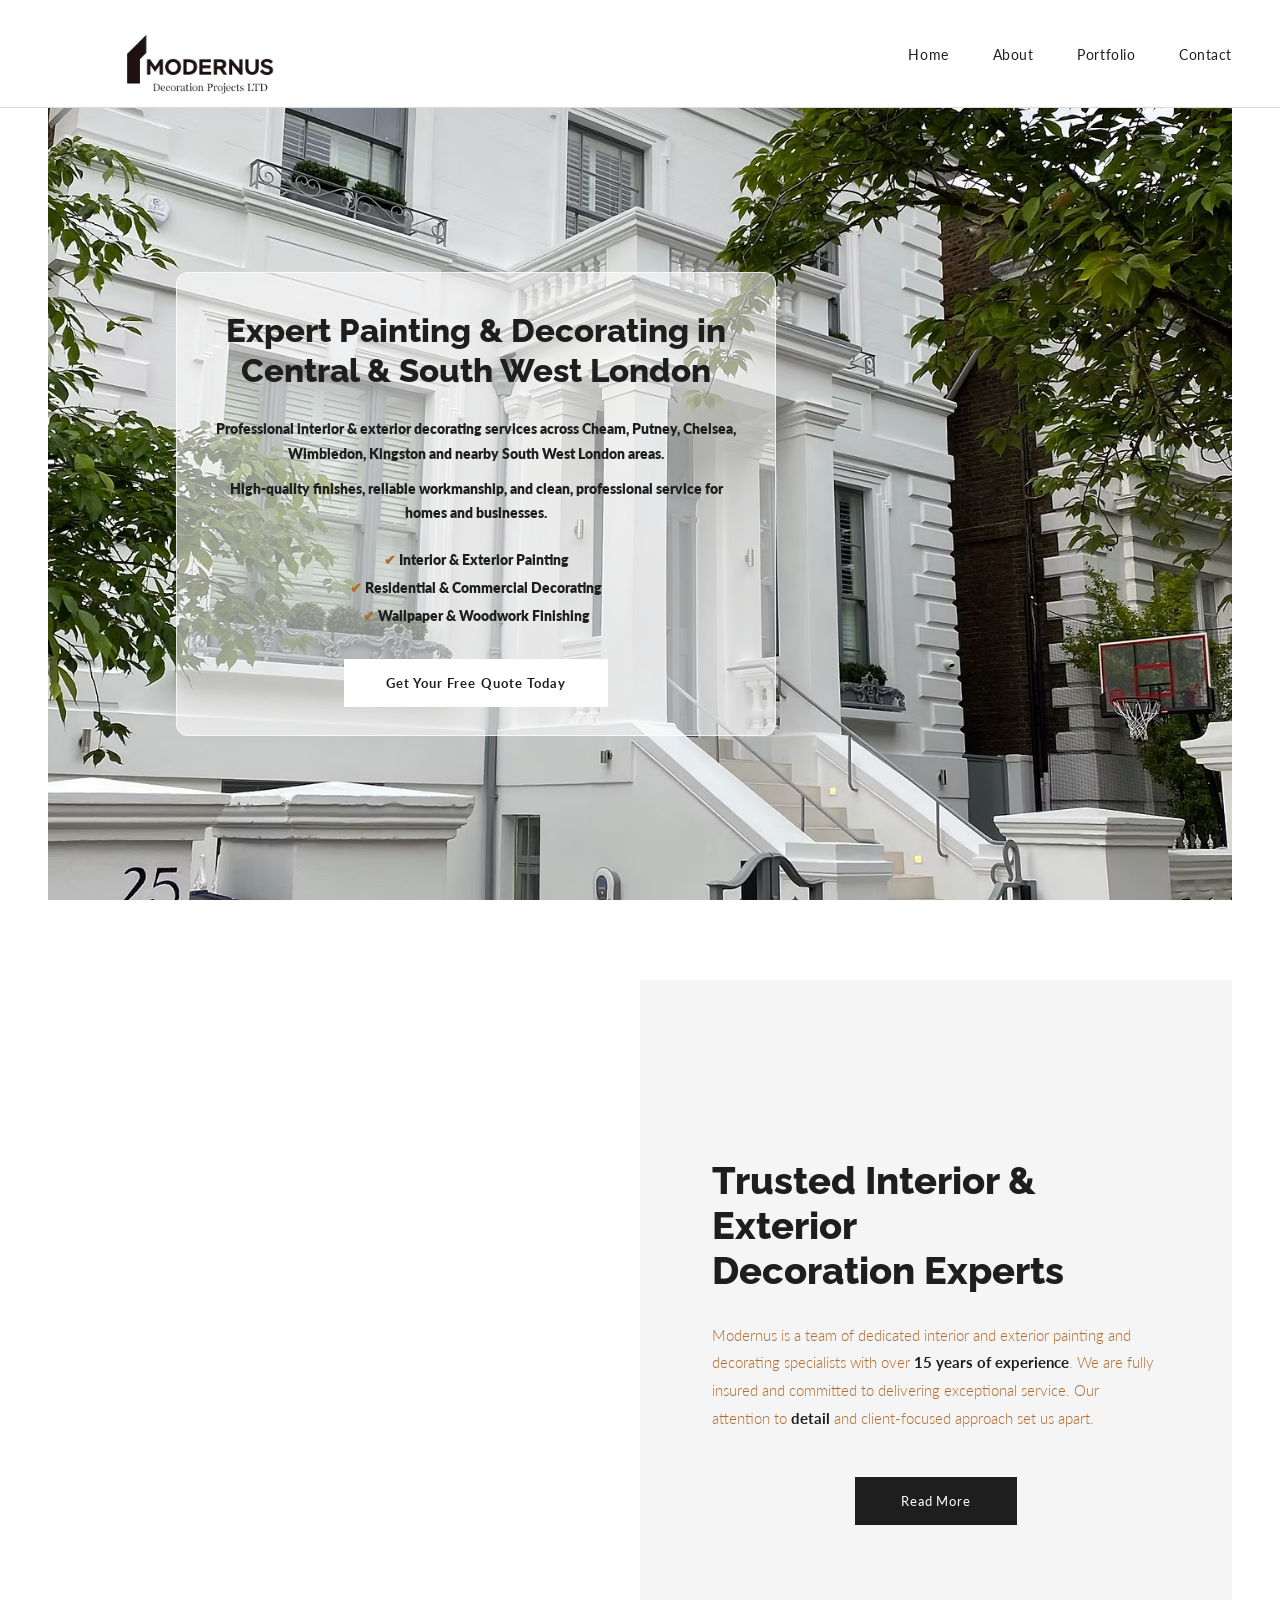
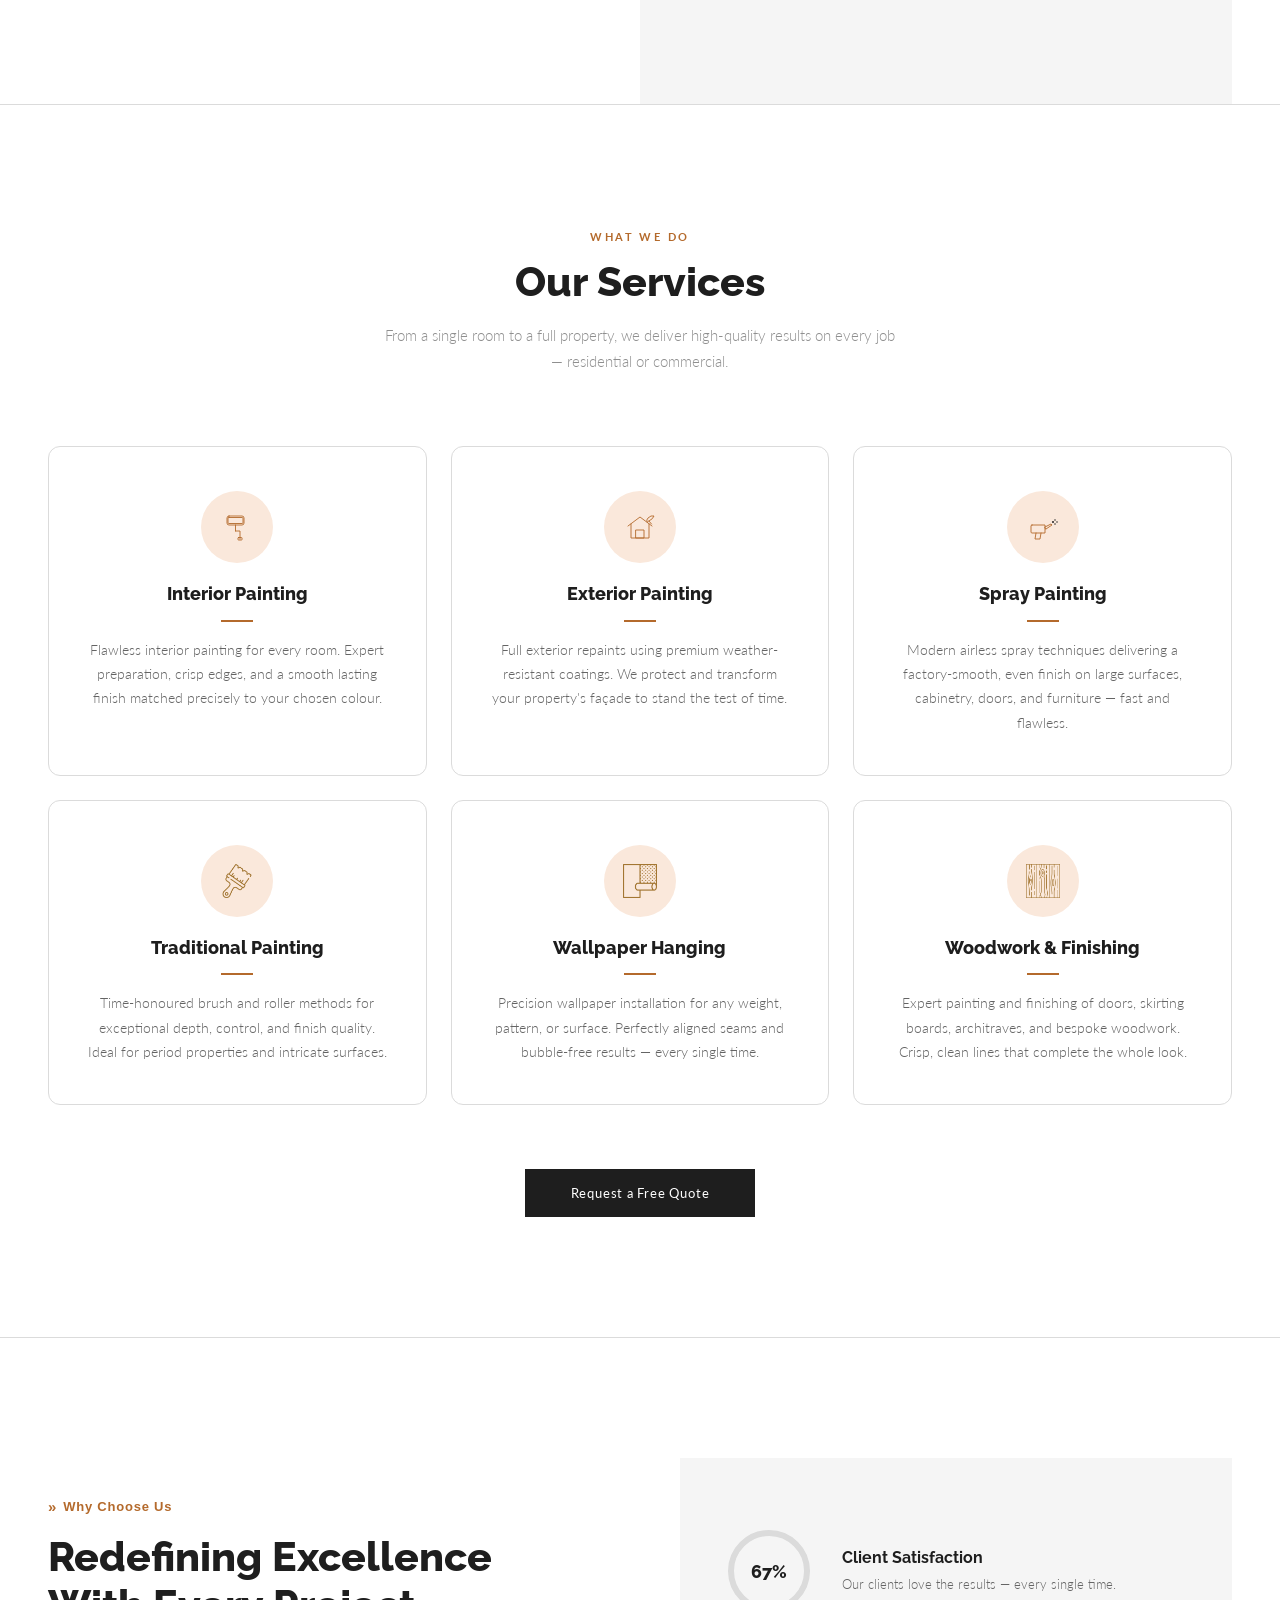
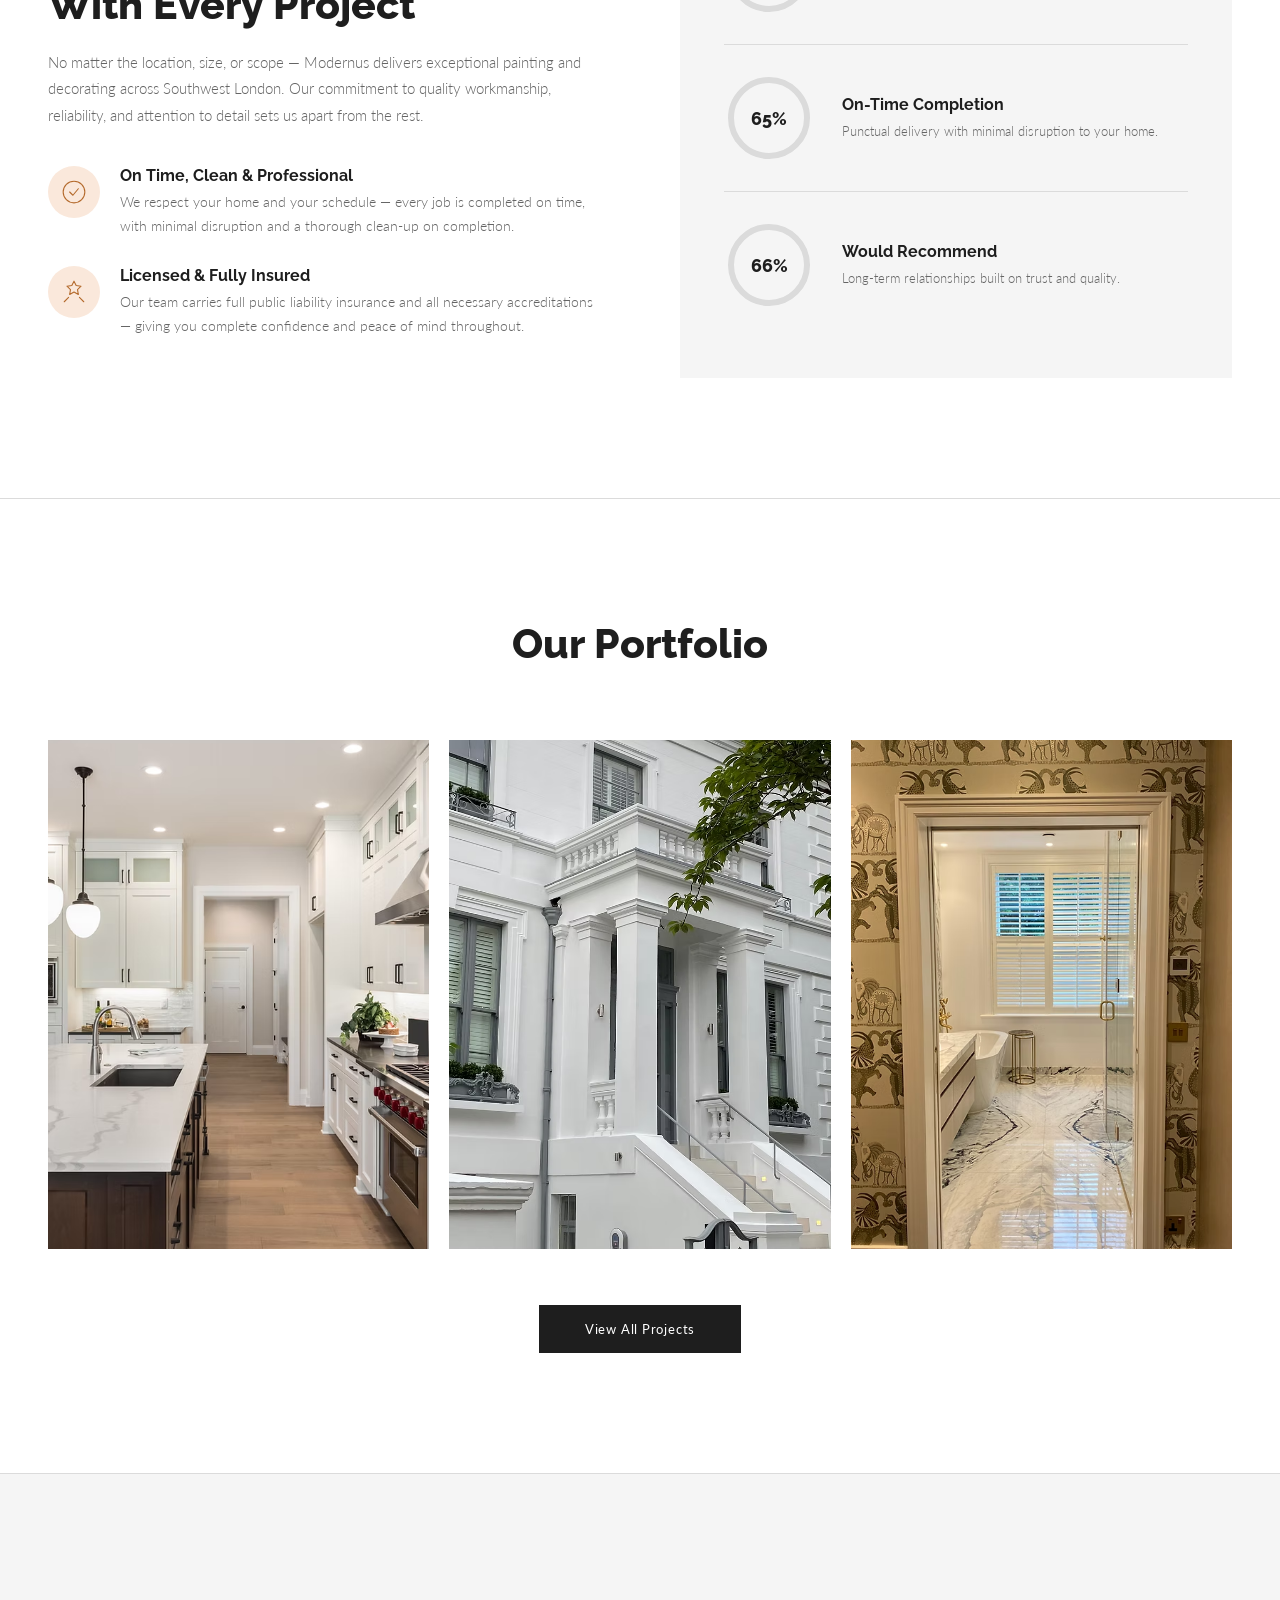
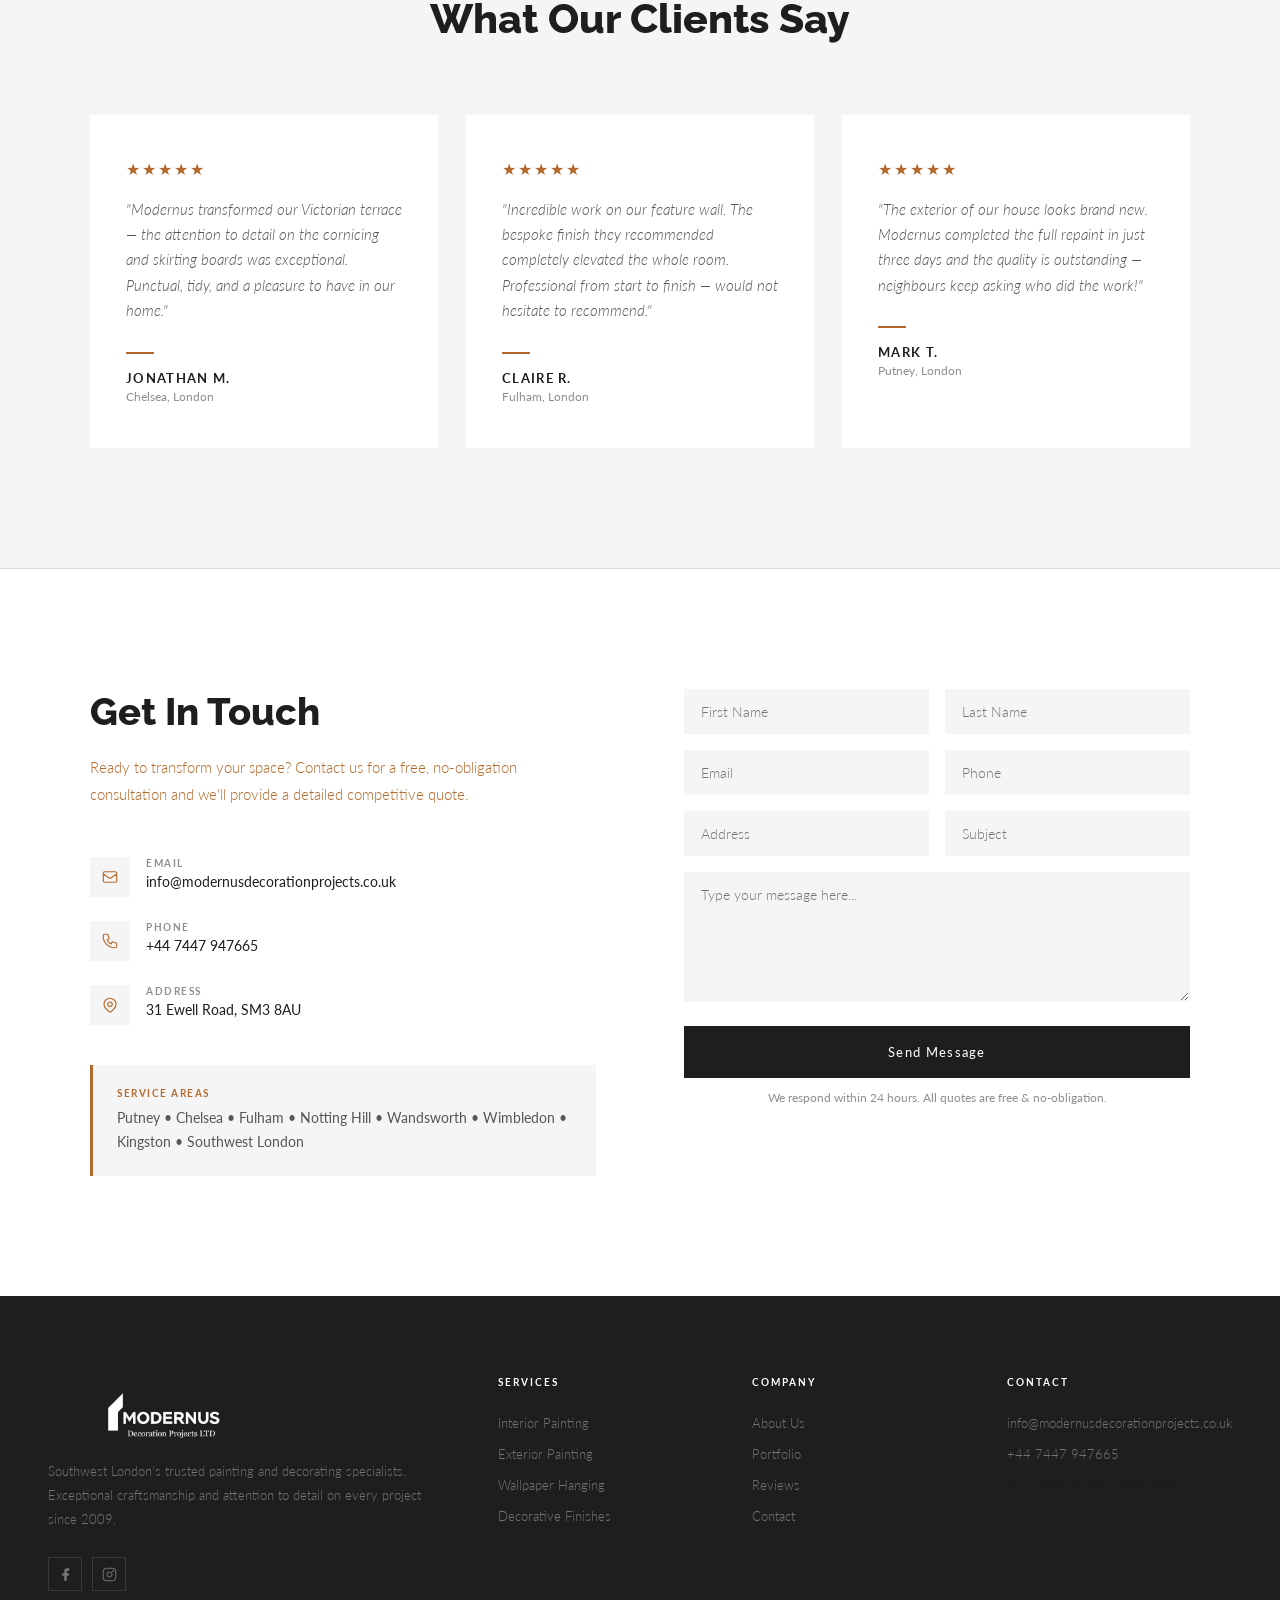
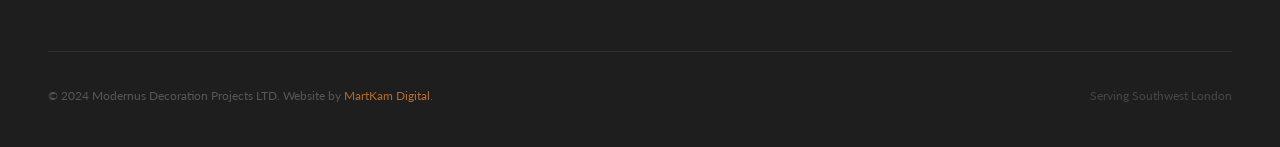
==== commit 356a73f2: "Portfolio build-out: project pages, image organisation & folder restructure - Built full portfolio p" ====
--- a/index.html
+++ b/index.html
@@ -20,8 +20,8 @@
       </a>
       <ul class="nav-links">
         <li><a href="#">Home</a></li>
-        <li><a href="about.html">About</a></li>
-        <li><a href="#portfolio">Portfolio</a></li>
+        <li><a href="about/about.html">About</a></li>
+        <li><a href="portfolio/portfolio.html">Portfolio</a></li>
         <li><a href="#contact">Contact</a></li>
       </ul>
       <div class="nav-hamburger" id="hamburger">
@@ -35,9 +35,9 @@
     <div class="mobile-menu-panel">
       <ul>
         <li><a href="#" class="mobile-nav-link">Home</a></li>
-        <li><a href="about.html" class="mobile-nav-link">About</a></li>
+        <li><a href="about/about.html" class="mobile-nav-link">About</a></li>
         <li><a href="#services" class="mobile-nav-link">Services</a></li>
-        <li><a href="#portfolio" class="mobile-nav-link">Portfolio</a></li>
+        <li><a href="portfolio/portfolio.html" class="mobile-nav-link">Portfolio</a></li>
         <li><a href="#testimonials" class="mobile-nav-link">Reviews</a></li>
         <li><a href="#contact" class="mobile-nav-link">Contact</a></li>
       </ul>
@@ -80,7 +80,7 @@
       <p class="about-body reveal reveal-delay-1">
         Modernus is a team of dedicated interior and exterior painting and decorating specialists with over <strong>15 years of experience</strong>. We are fully insured and committed to delivering exceptional service. Our attention to <strong>detail</strong> and client-focused approach set us apart.
       </p>
-      <a href="about.html" class="btn-dark reveal reveal-delay-2">Read More</a>
+      <a href="about/about.html" class="btn-dark reveal reveal-delay-2">Read More</a>
     </div>
     </div>
   </section>
@@ -308,7 +308,7 @@
       </div>
     </div>
     <div class="reveal reveal-delay-2">
-      <a href="#contact" class="btn-dark" style="display: inline-block; margin: 0 auto;">View All Projects</a>
+      <a href="portfolio/portfolio.html" class="btn-dark" style="display: inline-block; margin: 0 auto;">View All Projects</a>
     </div>
   </section>
 
@@ -449,7 +449,7 @@
           <p class="footer-col-title">Company</p>
           <ul class="footer-links">
             <li><a href="#about">About Us</a></li>
-            <li><a href="#portfolio">Portfolio</a></li>
+            <li><a href="portfolio/portfolio.html">Portfolio</a></li>
             <li><a href="#testimonials">Reviews</a></li>
             <li><a href="#contact">Contact</a></li>
           </ul>
@@ -473,3 +473,4 @@
   <script src="script.js"></script>
 </body>
 </html>
+
--- a/style.css
+++ b/style.css
@@ -176,7 +176,7 @@
 .hero-inner {
   position: relative;
   width: 100%; max-width: 1200px;
-  margin: 0 auto; height: 560px; overflow: hidden;
+  margin: 0 auto; height: calc(100vh - var(--nav-h)); min-height: 560px; overflow: hidden;
 }
 .hero-img {
   width: 100%; height: 100%;
@@ -259,6 +259,15 @@
   transition: background 0.25s, color 0.25s, transform 0.25s;
 }
 .btn-dark:hover { background: transparent; color: var(--c-dark); transform: translateY(-2px); }
+.btn-light {
+  display: inline-block;
+  padding: 14px 44px;
+  background: var(--c-white); color: var(--c-dark);
+  font-family: var(--ff-body); font-size: 13px; font-weight: 400;
+  letter-spacing: 0.06em; border: 2px solid var(--c-white);
+  transition: background 0.25s, color 0.25s, transform 0.25s;
+}
+.btn-light:hover { background: transparent; color: var(--c-white); transform: translateY(-2px); }
 
 /* ── Services ───────────────────────────────────────────────────────── */
 #services { background: var(--c-white); padding: var(--section-pad) 48px; }
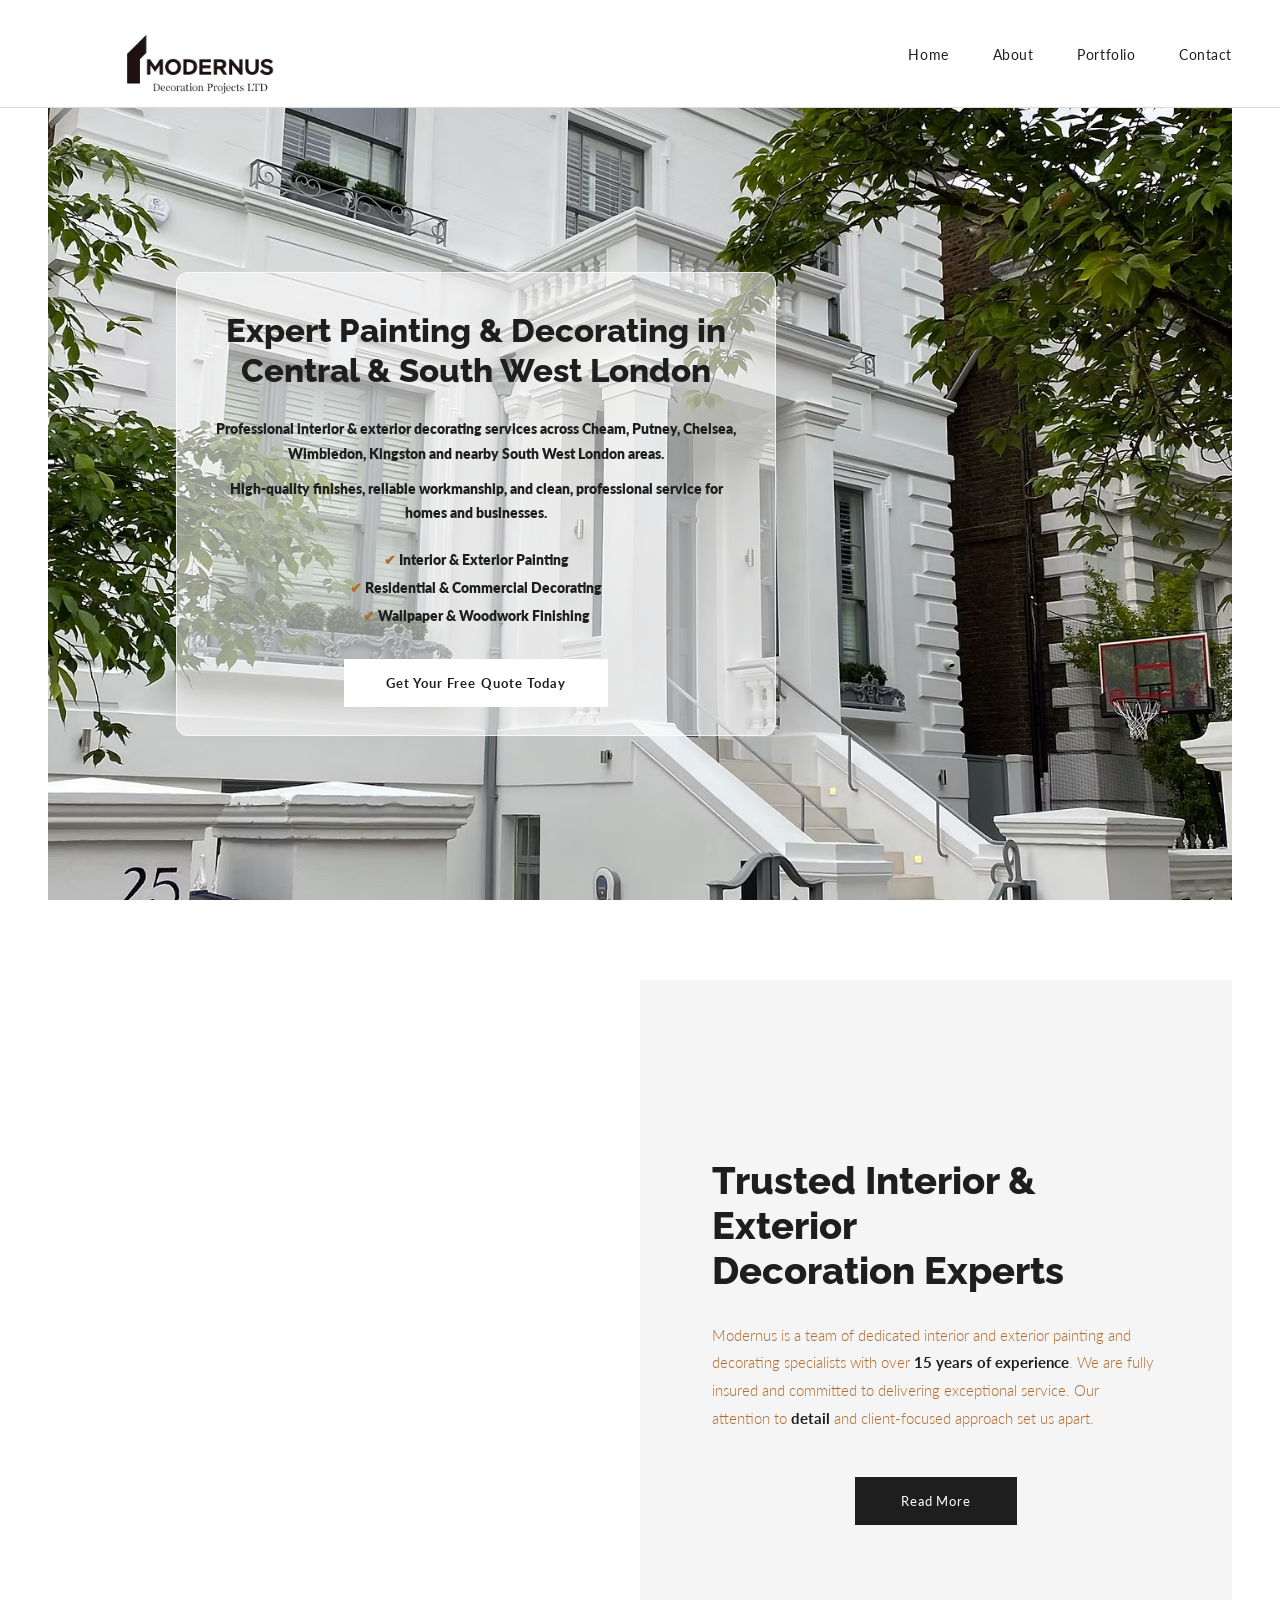
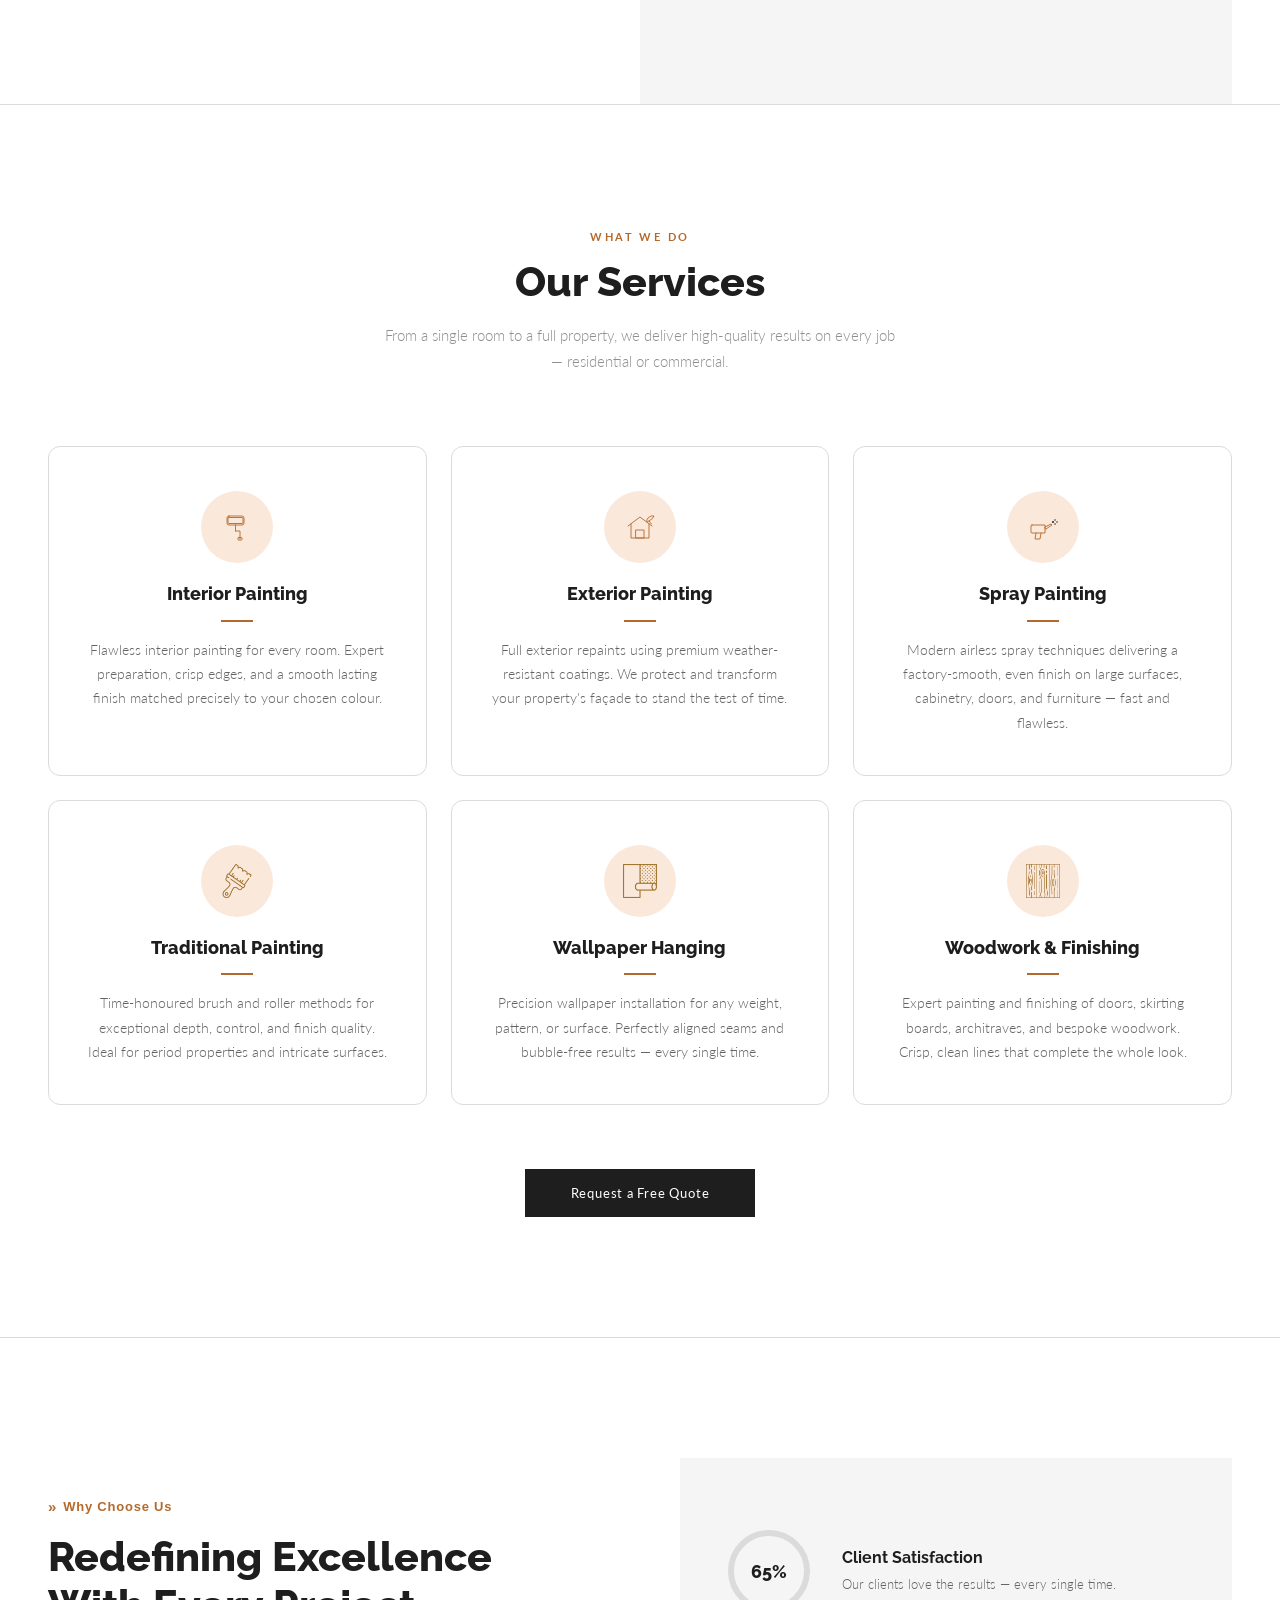
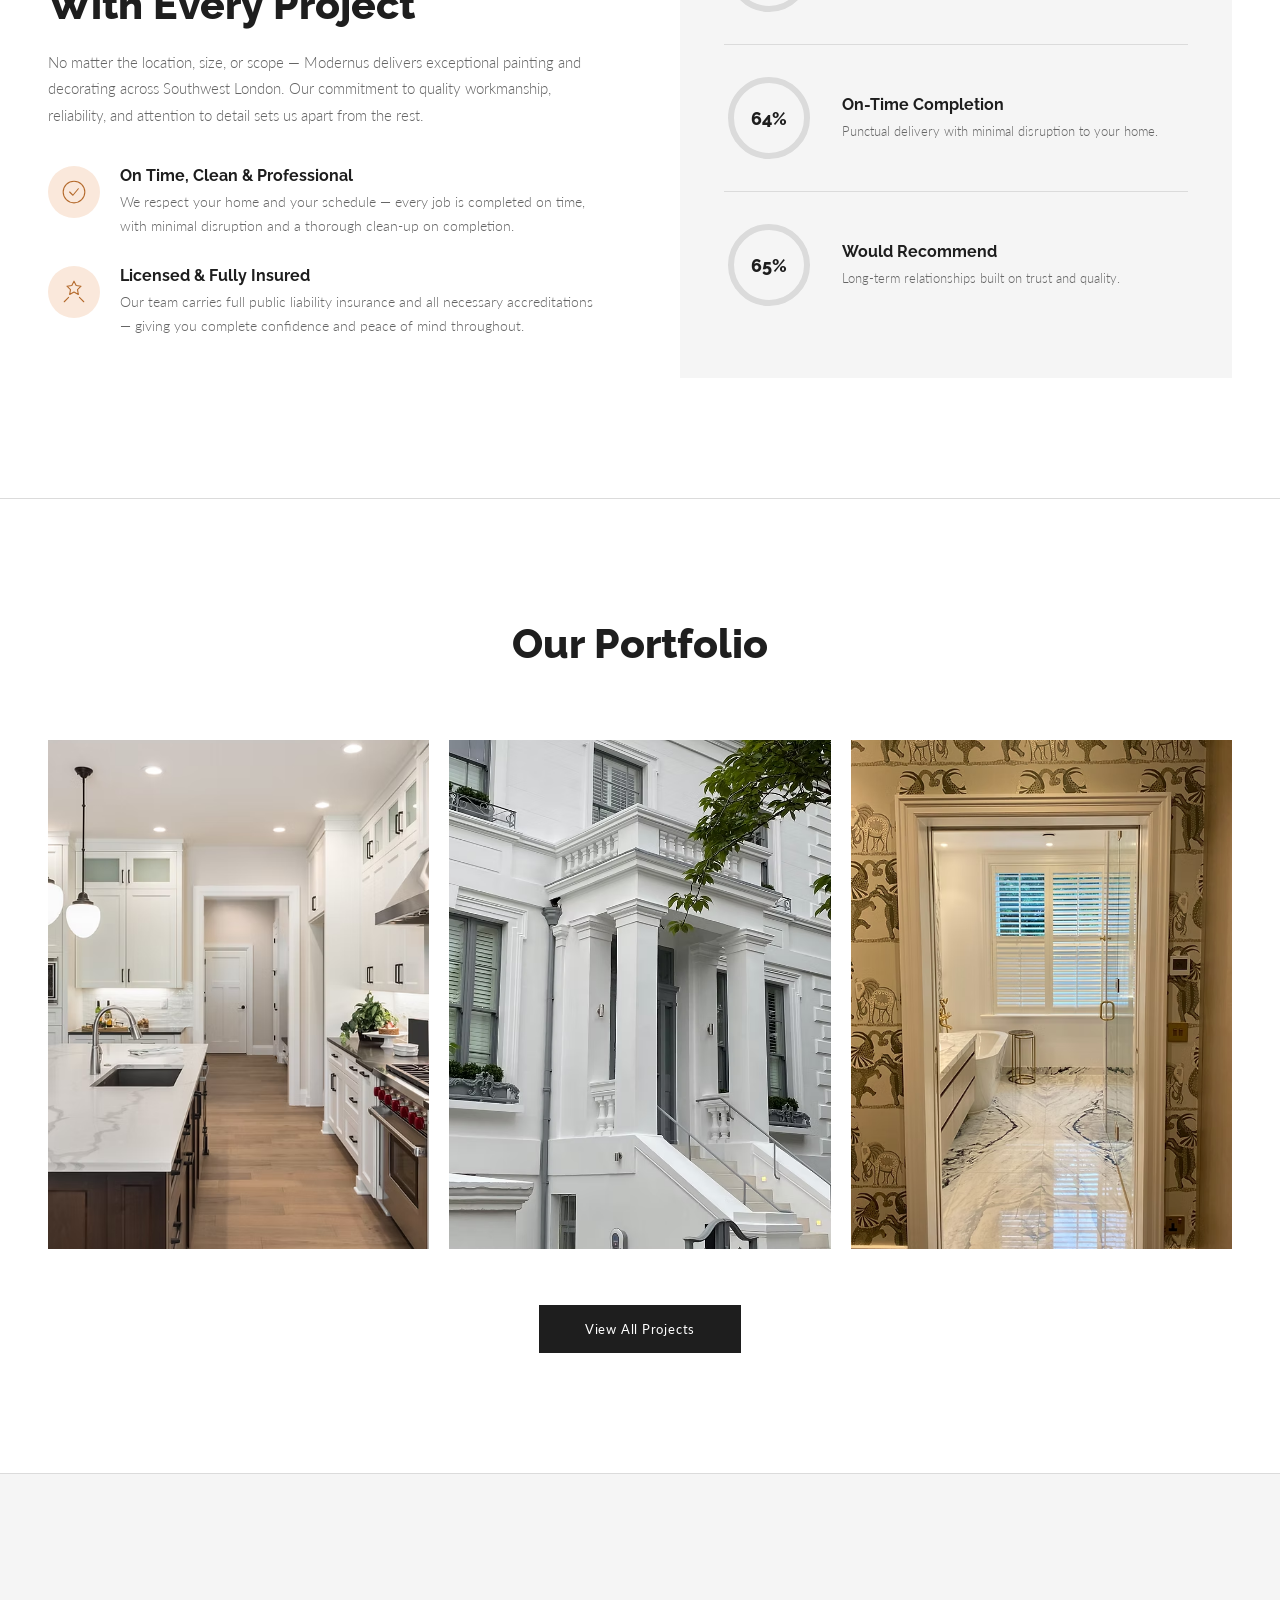
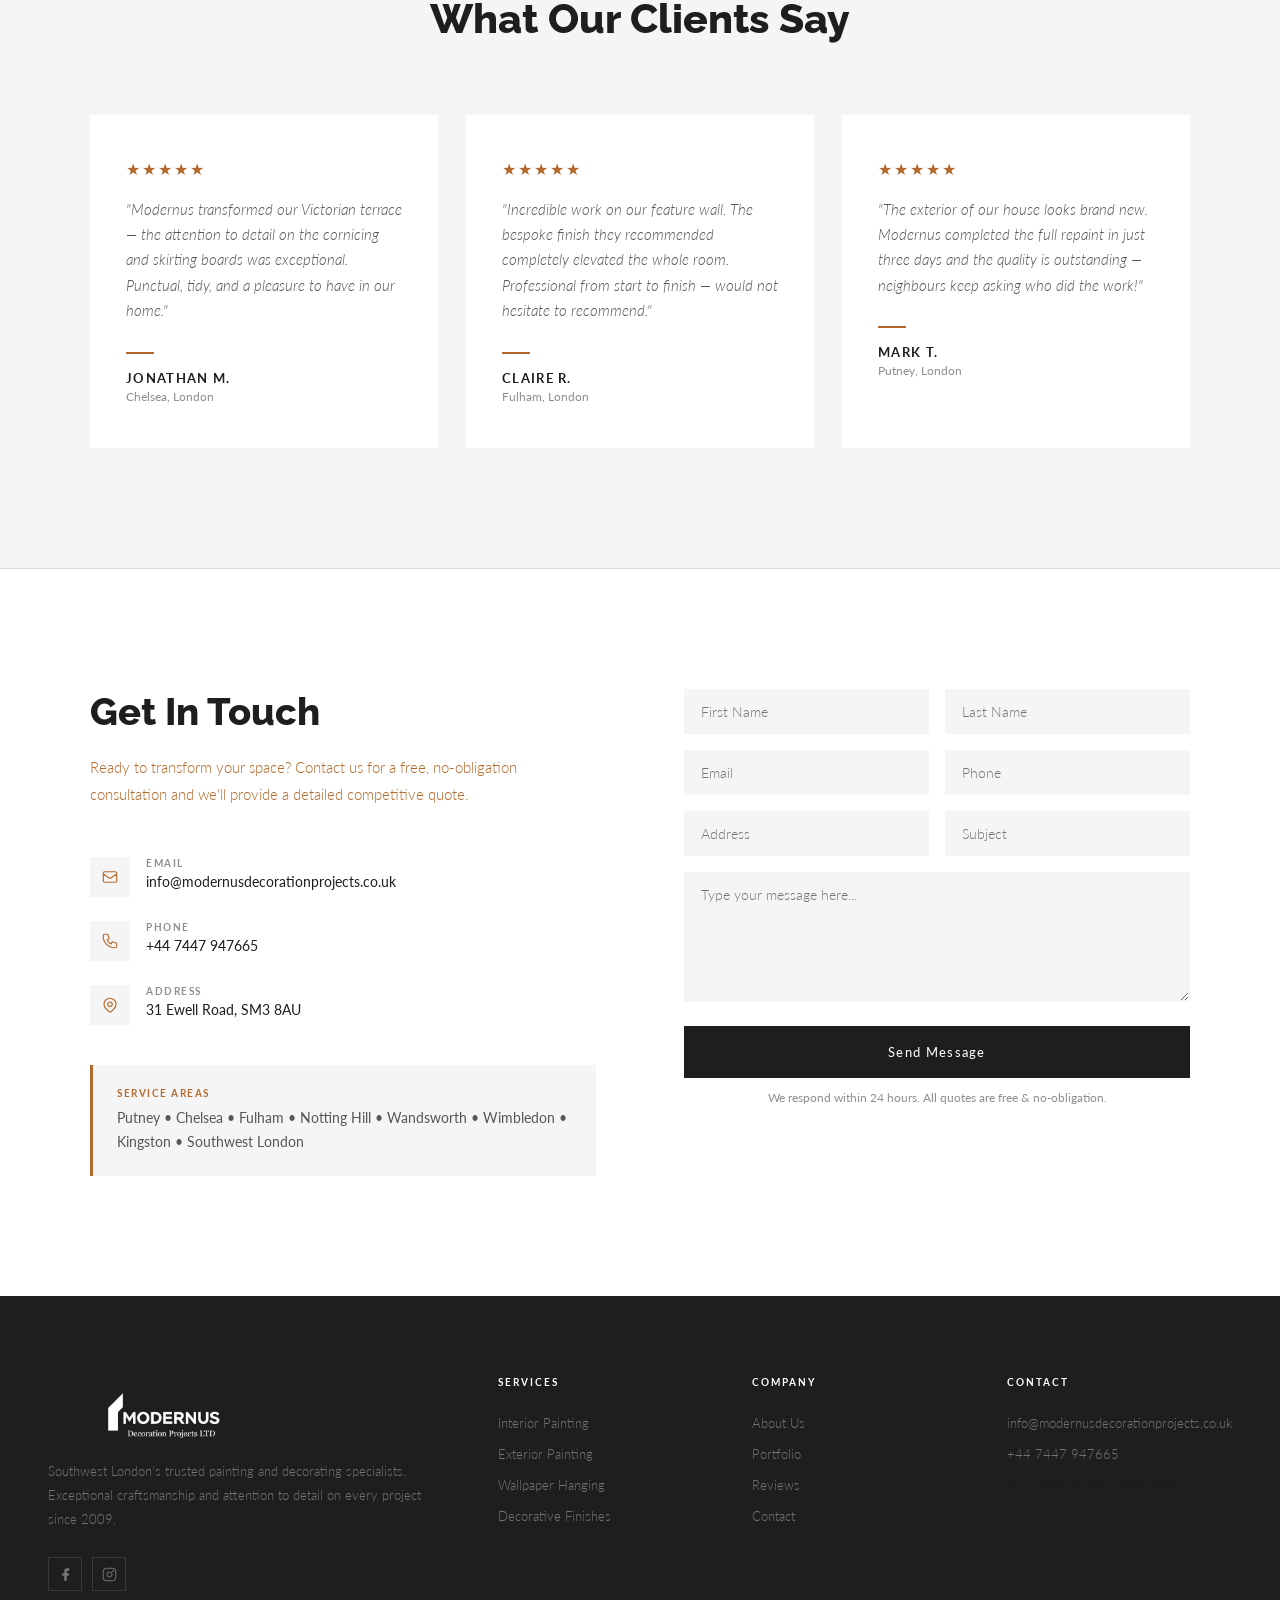
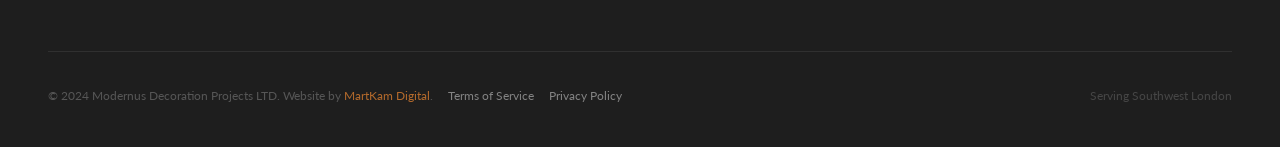
==== commit a2d7706a: "Add gallery images, fix about->portfolio nav link, add contact form backend - Populate project galle" ====
--- a/index.html
+++ b/index.html
@@ -464,7 +464,7 @@
         </div>
       </div>
       <div class="footer-bottom">
-        <p class="footer-copy">&copy; 2024 Modernus Decoration Projects LTD. Website by <a href="#">MartKam Digital</a>.</p>
+        <p class="footer-copy">&copy; 2024 Modernus Decoration Projects LTD. Website by <a href="#">MartKam Digital</a>. <a href="terms.html" style="color:rgba(255,255,255,0.45); margin-left:12px;">Terms of Service</a> <a href="privacy.html" style="color:rgba(255,255,255,0.45); margin-left:12px;">Privacy Policy</a></p>
         <p class="footer-copy" style="color:rgba(255,255,255,0.18)">Serving Southwest London</p>
       </div>
     </div>
@@ -474,3 +474,5 @@
 </body>
 </html>
 
+
+
--- a/style.css
+++ b/style.css
@@ -16,12 +16,12 @@
 
 /* ── Reset ──────────────────────────────────────────────────────────── */
 *, *::before, *::after { box-sizing: border-box; margin: 0; padding: 0; }
-html { scroll-behavior: smooth; }
+html { scroll-behavior: smooth; overflow-x: clip; }
 body {
   font-family: var(--ff-body);
   color: var(--c-dark);
   background: var(--c-white);
-  overflow-x: hidden;
+  overflow-x: clip;
 }
 img { display: block; max-width: 100%; }
 a { text-decoration: none; color: inherit; }
@@ -176,7 +176,7 @@
 .hero-inner {
   position: relative;
   width: 100%; max-width: 1200px;
-  margin: 0 auto; height: calc(100vh - var(--nav-h)); min-height: 560px; overflow: hidden;
+  margin: 0 auto; height: calc(100vh - var(--nav-h)); min-height: 560px; overflow: clip;
 }
 .hero-img {
   width: 100%; height: 100%;
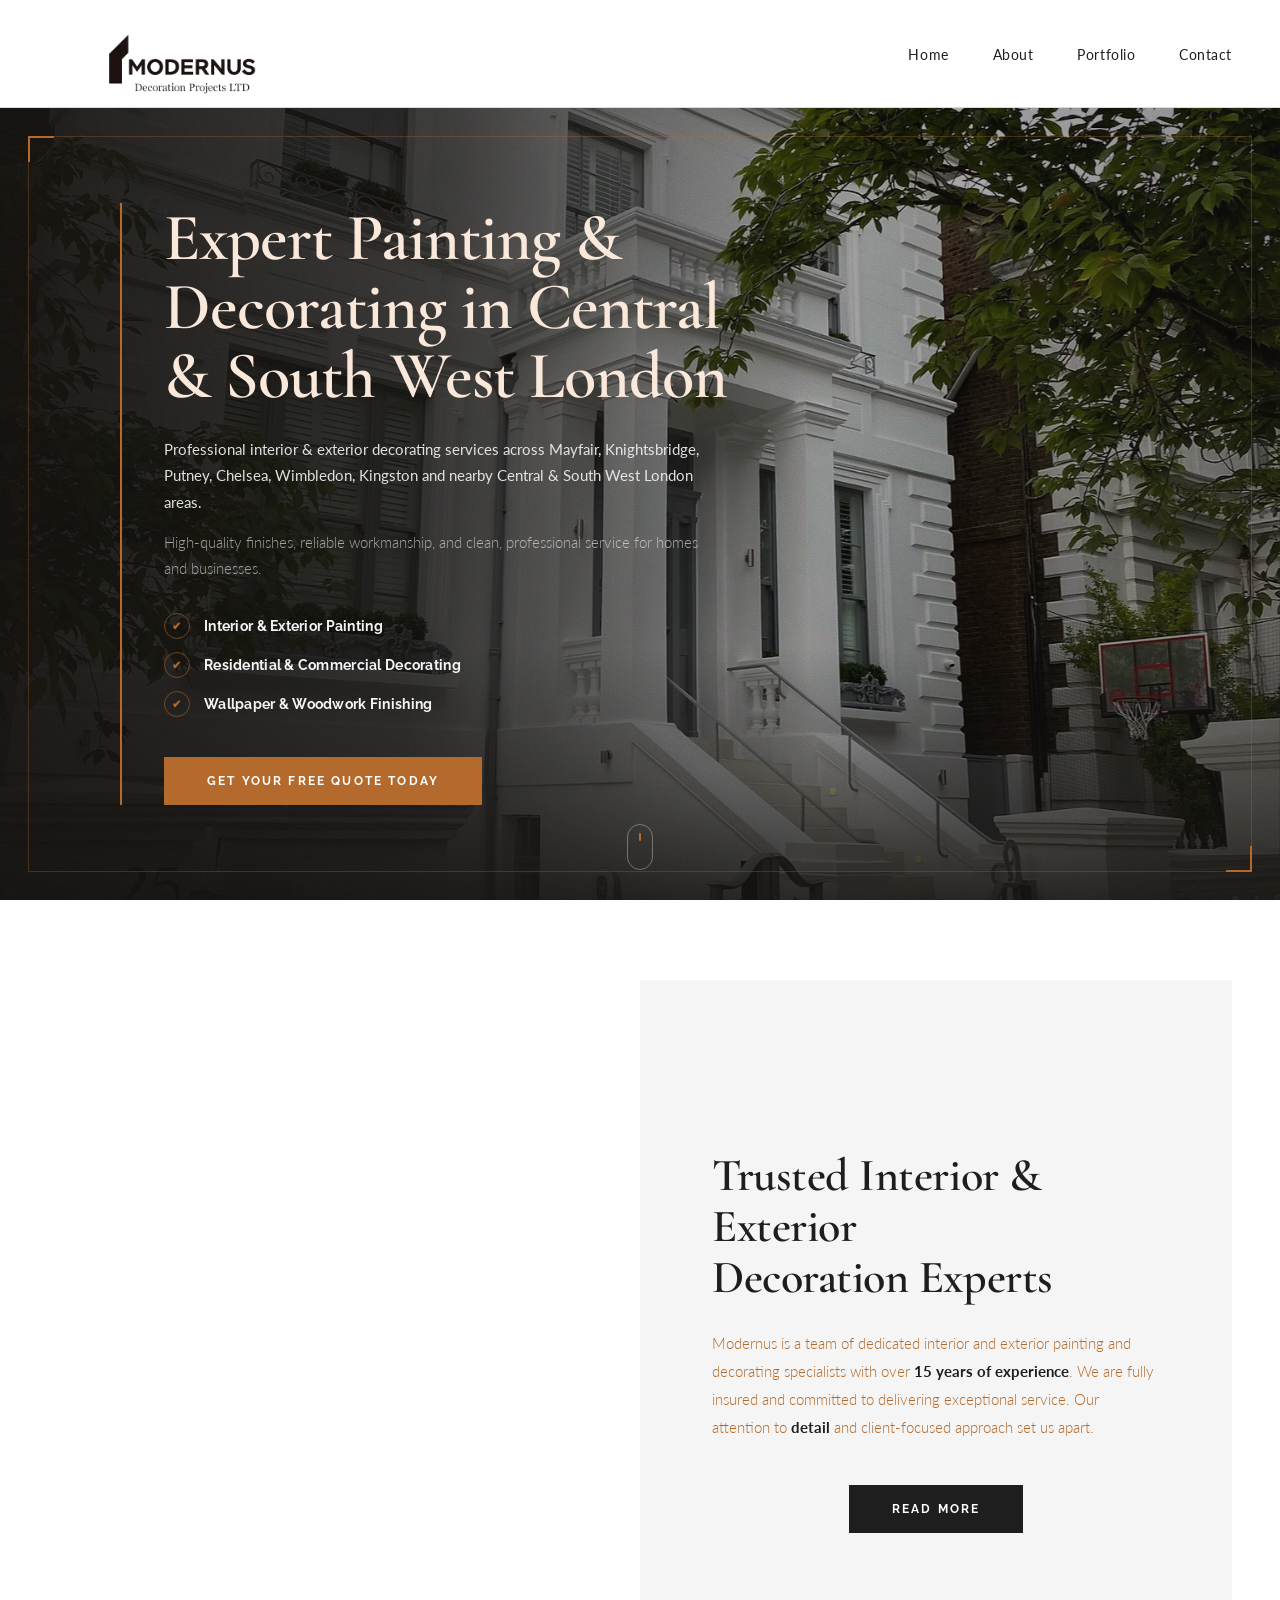
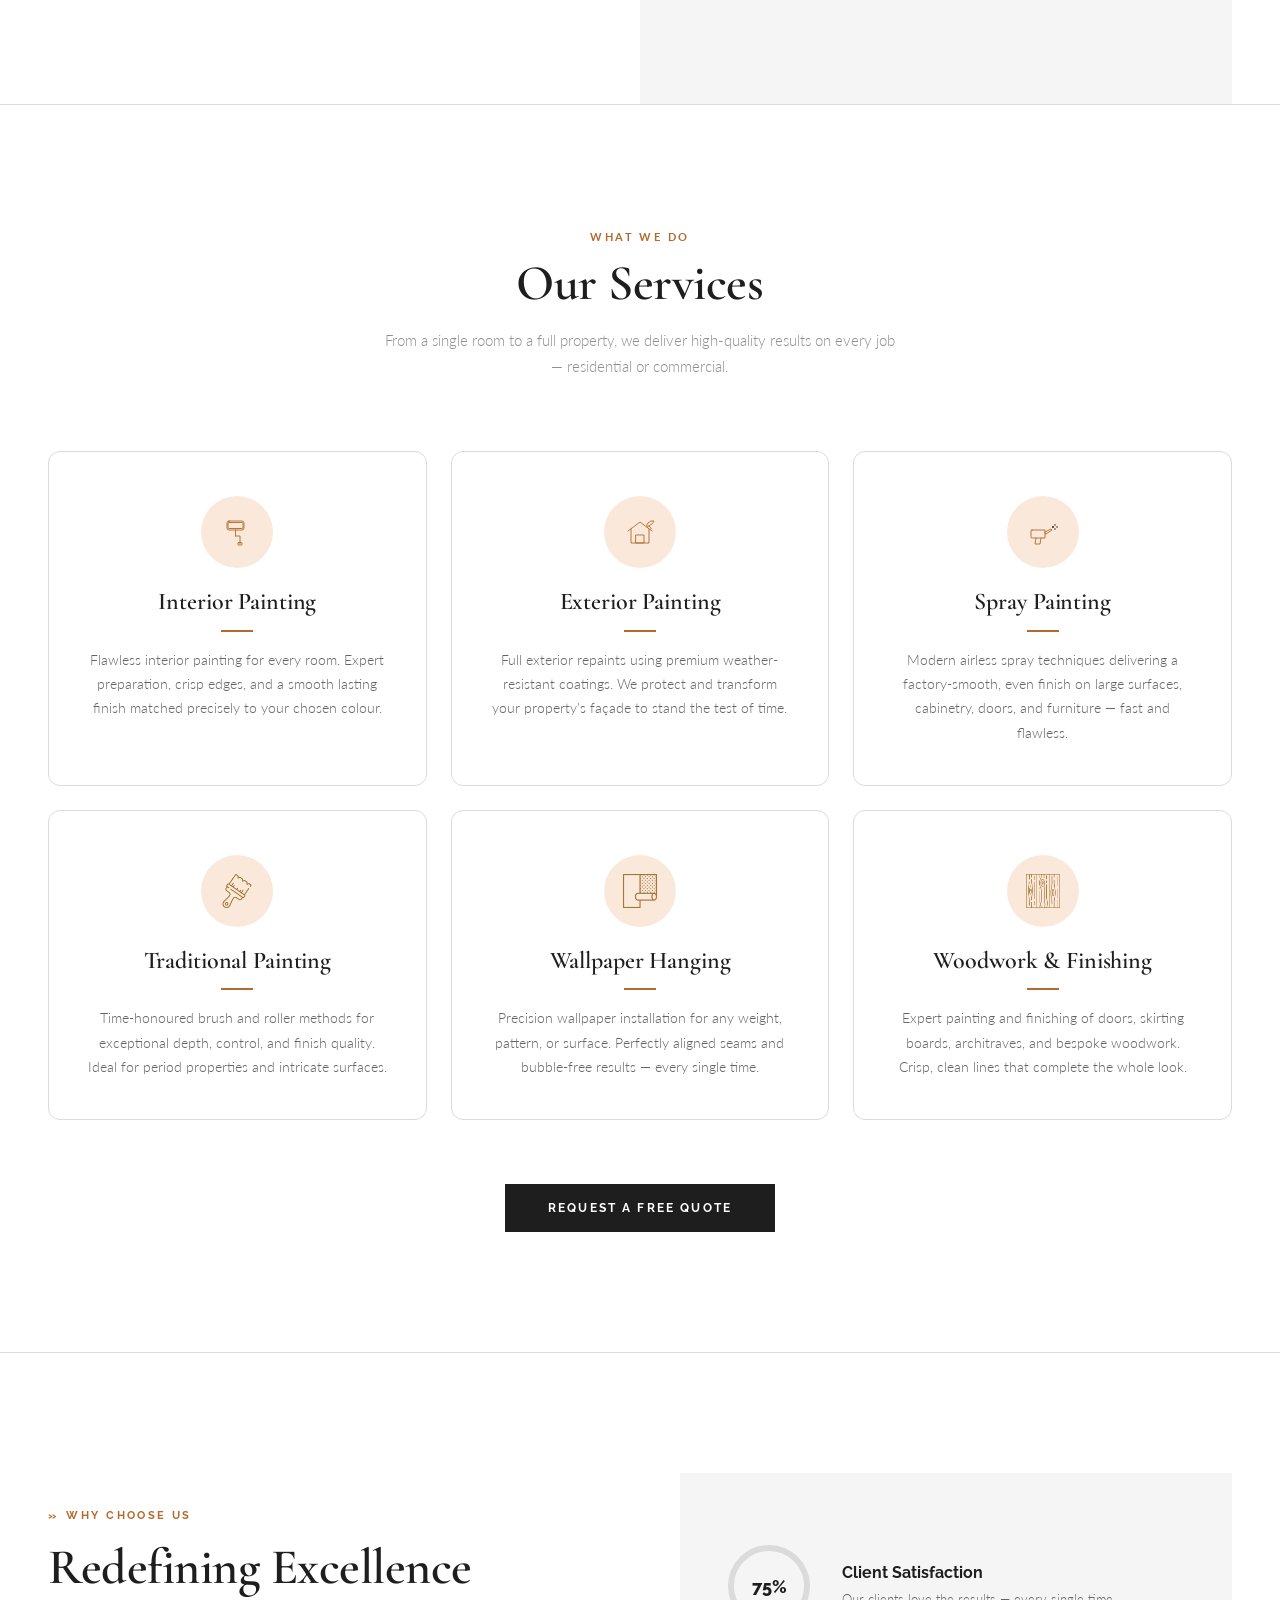
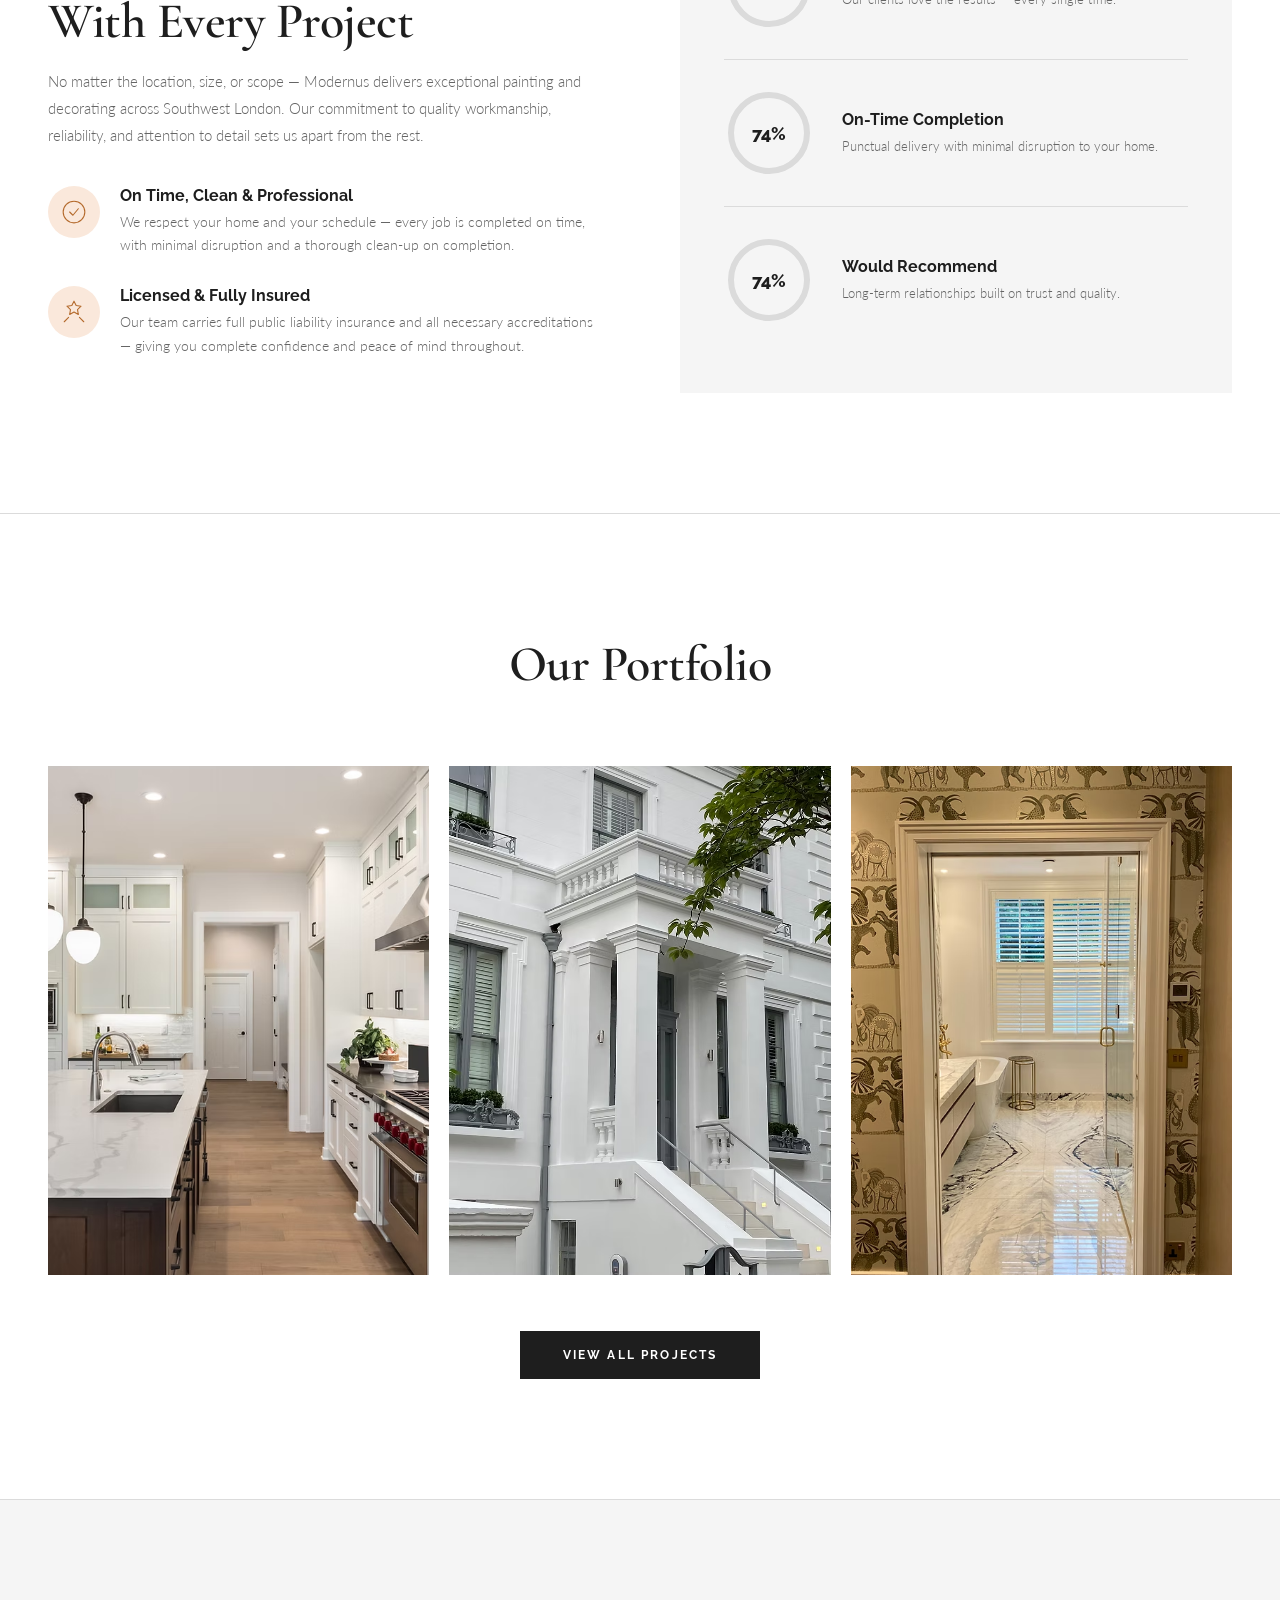
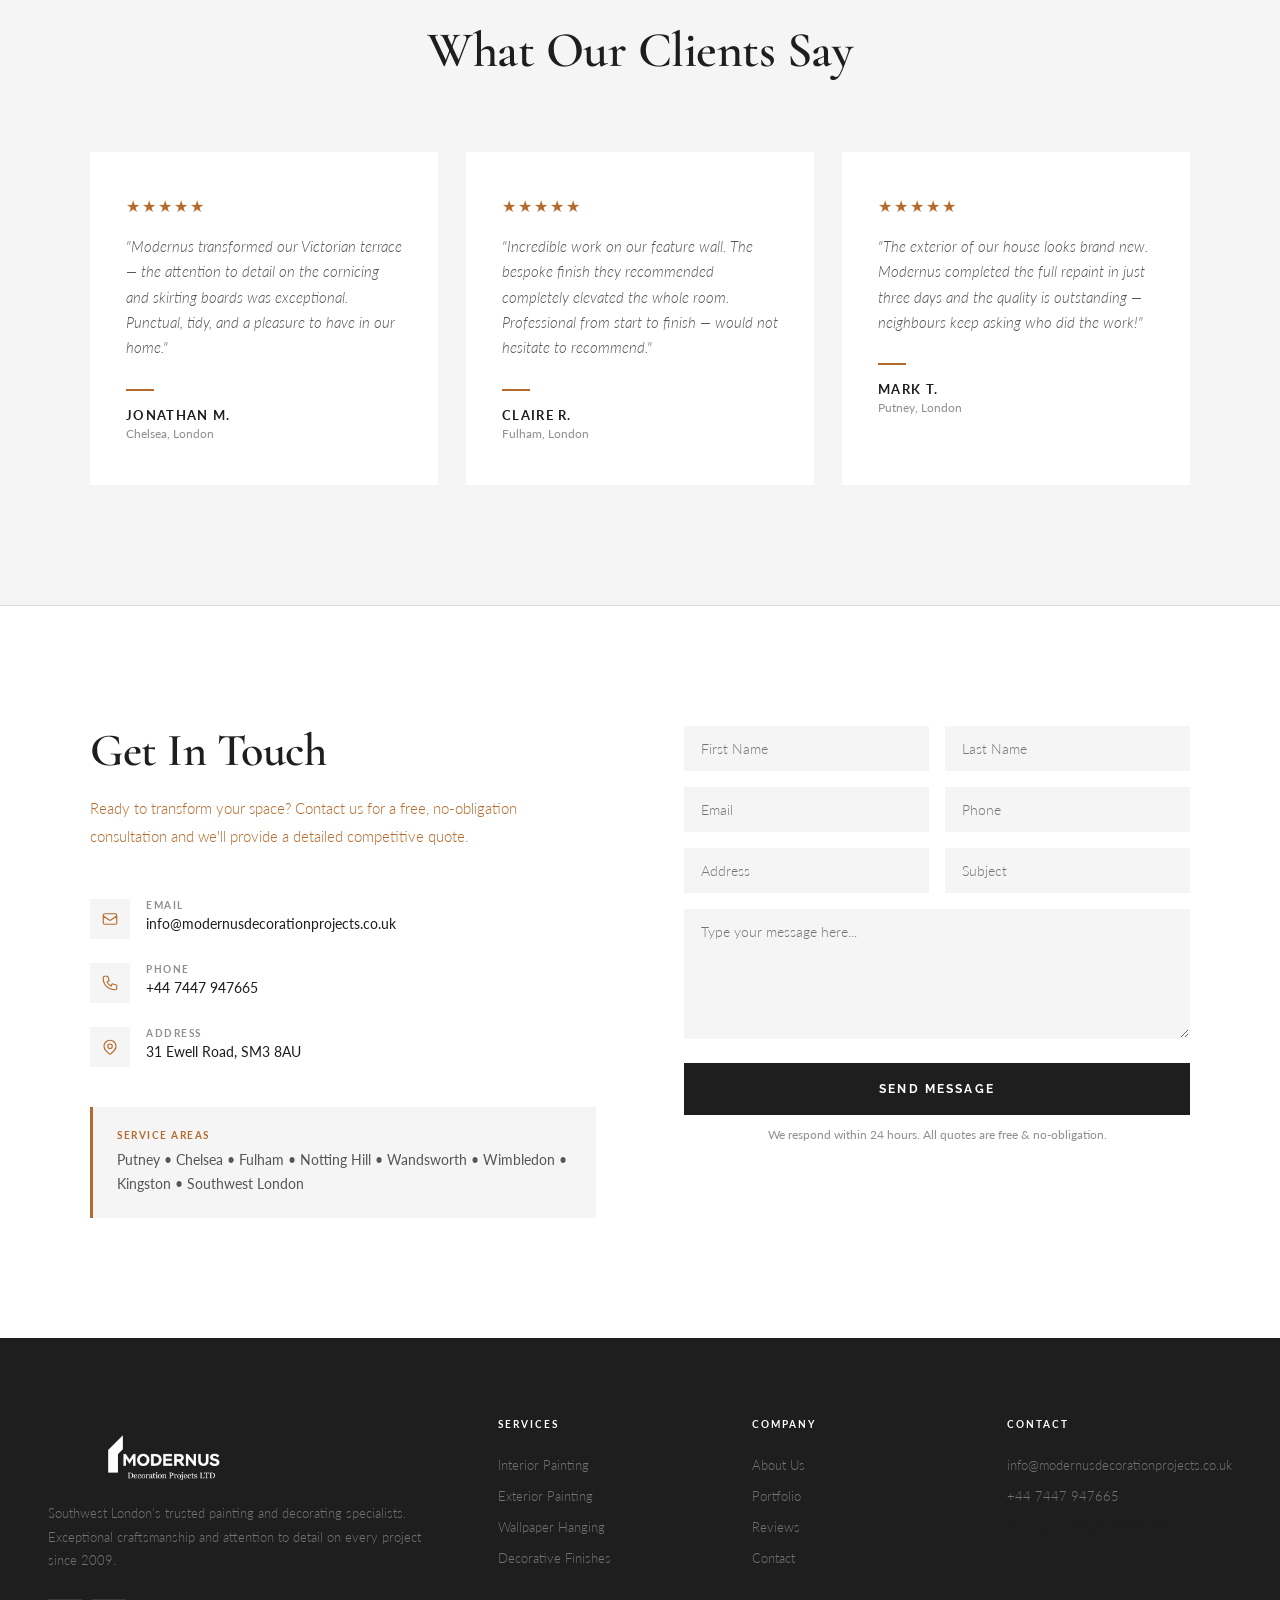
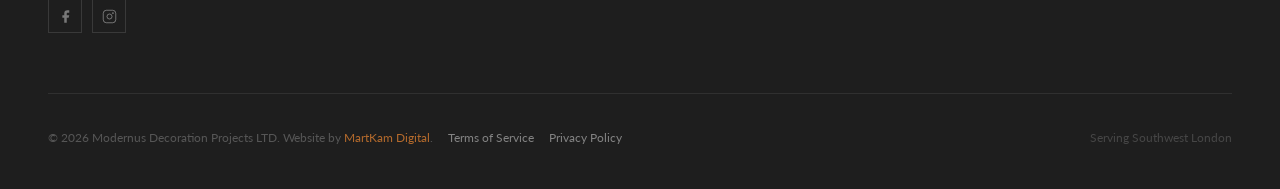
==== commit 8f31d9af: "Fix Instagram link, add PNG favicons, tidy files, add SEO/config files - Point footer Instagram link" ====
--- a/index.html
+++ b/index.html
@@ -1,12 +1,125 @@
 ﻿<!DOCTYPE html>
-<html lang="en">
+<html lang="en-GB">
 <head>
   <meta charset="UTF-8" />
   <meta name="viewport" content="width=device-width, initial-scale=1.0" />
-  <title>Modernus Decoration Projects LTD | Painting & Decorating Specialists</title>
+  <title>Painters &amp; Decorators in South West London | Modernus</title>
+  <meta name="description" content="Modernus Decoration Projects is a trusted painting &amp; decorating company serving Central &amp; South West London — interior &amp; exterior painting, wallpapering, spray and woodwork finishing. Fully insured. Free, no-obligation quotes." />
+  <meta name="keywords" content="painters and decorators London, painting and decorating South West London, interior painting London, exterior painting, wallpaper hanging, decorators Putney Chelsea Fulham Wimbledon Kingston" />
+  <link rel="canonical" href="https://modernusdecorationprojects.co.uk/" />
+  <meta name="robots" content="index, follow, max-image-preview:large, max-snippet:-1, max-video-preview:-1" />
+  <meta name="author" content="Modernus Decoration Projects LTD" />
+  <meta name="geo.region" content="GB-ENG" />
+  <meta name="geo.placename" content="London" />
+  <meta name="geo.position" content="51.3743;-0.2210" />
+  <meta name="ICBM" content="51.3743, -0.2210" />
+  <link rel="manifest" href="/site.webmanifest" />
+
+  <!-- Open Graph / Facebook -->
+  <meta property="og:type" content="website" />
+  <meta property="og:site_name" content="Modernus Decoration Projects LTD" />
+  <meta property="og:locale" content="en_GB" />
+  <meta property="og:url" content="https://modernusdecorationprojects.co.uk/" />
+  <meta property="og:title" content="Painters &amp; Decorators in South West London | Modernus" />
+  <meta property="og:description" content="Trusted interior &amp; exterior painting and decorating across Central &amp; South West London. High-quality finishes, fully insured, free quotes." />
+  <meta property="og:image" content="https://modernusdecorationprojects.co.uk/hero.png" />
+  <meta property="og:image:alt" content="Modernus painting and decorating project in South West London" />
+
+  <!-- Twitter -->
+  <meta name="twitter:card" content="summary_large_image" />
+  <meta name="twitter:title" content="Painters &amp; Decorators in South West London | Modernus" />
+  <meta name="twitter:description" content="Trusted interior &amp; exterior painting and decorating across Central &amp; South West London. Free, no-obligation quotes." />
+  <meta name="twitter:image" content="https://modernusdecorationprojects.co.uk/hero.png" />
+
+  <script type="application/ld+json">
+  {
+    "@context": "https://schema.org",
+    "@graph": [
+      {
+        "@type": ["HousePainter", "LocalBusiness"],
+        "@id": "https://modernusdecorationprojects.co.uk/#business",
+        "name": "Modernus Decoration Projects LTD",
+        "image": "https://modernusdecorationprojects.co.uk/hero.png",
+        "logo": "https://modernusdecorationprojects.co.uk/logo-m.avif",
+        "url": "https://modernusdecorationprojects.co.uk/",
+        "telephone": "+447447947665",
+        "email": "info@modernusdecorationprojects.co.uk",
+        "priceRange": "££",
+        "currenciesAccepted": "GBP",
+        "foundingDate": "2009",
+        "slogan": "Redefining excellence with every project",
+        "description": "Painting and decorating specialists serving Central and South West London. Interior and exterior painting, wallpaper hanging, spray painting and woodwork finishing for homes and businesses.",
+        "address": {
+          "@type": "PostalAddress",
+          "streetAddress": "31 Ewell Road",
+          "addressLocality": "Sutton",
+          "addressRegion": "London",
+          "postalCode": "SM3 8AU",
+          "addressCountry": "GB"
+        },
+        "geo": {
+          "@type": "GeoCoordinates",
+          "latitude": 51.3743,
+          "longitude": -0.2210
+        },
+        "areaServed": [
+          { "@type": "Place", "name": "Putney" },
+          { "@type": "Place", "name": "Chelsea" },
+          { "@type": "Place", "name": "Fulham" },
+          { "@type": "Place", "name": "Notting Hill" },
+          { "@type": "Place", "name": "Kensington" },
+          { "@type": "Place", "name": "Richmond" },
+          { "@type": "Place", "name": "Wandsworth" },
+          { "@type": "Place", "name": "Wimbledon" },
+          { "@type": "Place", "name": "Kingston upon Thames" },
+          { "@type": "Place", "name": "Mayfair" },
+          { "@type": "Place", "name": "Knightsbridge" },
+          { "@type": "Place", "name": "South West London" }
+        ],
+        "hasOfferCatalog": {
+          "@type": "OfferCatalog",
+          "name": "Painting & Decorating Services",
+          "itemListElement": [
+            { "@type": "Offer", "itemOffered": { "@type": "Service", "name": "Interior Painting" } },
+            { "@type": "Offer", "itemOffered": { "@type": "Service", "name": "Exterior Painting" } },
+            { "@type": "Offer", "itemOffered": { "@type": "Service", "name": "Spray Painting" } },
+            { "@type": "Offer", "itemOffered": { "@type": "Service", "name": "Traditional Painting" } },
+            { "@type": "Offer", "itemOffered": { "@type": "Service", "name": "Wallpaper Hanging" } },
+            { "@type": "Offer", "itemOffered": { "@type": "Service", "name": "Woodwork & Finishing" } }
+          ]
+        },
+        "aggregateRating": {
+          "@type": "AggregateRating",
+          "ratingValue": "5",
+          "reviewCount": "3"
+        },
+        "review": [
+          { "@type": "Review", "author": { "@type": "Person", "name": "Jonathan M." }, "reviewRating": { "@type": "Rating", "ratingValue": "5", "bestRating": "5" }, "reviewBody": "Modernus transformed our Victorian terrace — the attention to detail on the cornicing and skirting boards was exceptional. Punctual, tidy, and a pleasure to have in our home." },
+          { "@type": "Review", "author": { "@type": "Person", "name": "Claire R." }, "reviewRating": { "@type": "Rating", "ratingValue": "5", "bestRating": "5" }, "reviewBody": "Incredible work on our feature wall. The bespoke finish they recommended completely elevated the whole room. Professional from start to finish." },
+          { "@type": "Review", "author": { "@type": "Person", "name": "Mark T." }, "reviewRating": { "@type": "Rating", "ratingValue": "5", "bestRating": "5" }, "reviewBody": "The exterior of our house looks brand new. Modernus completed the full repaint in just three days and the quality is outstanding." }
+        ]
+      },
+      {
+        "@type": "WebSite",
+        "@id": "https://modernusdecorationprojects.co.uk/#website",
+        "url": "https://modernusdecorationprojects.co.uk/",
+        "name": "Modernus Decoration Projects LTD",
+        "publisher": { "@id": "https://modernusdecorationprojects.co.uk/#business" },
+        "inLanguage": "en-GB"
+      }
+    ]
+  }
+  </script>
+
+  <!-- Favicon -->
+  <link rel="icon" type="image/png" sizes="32x32" href="/favicon-32x32.png" />
+  <link rel="icon" type="image/png" sizes="16x16" href="/favicon-16x16.png" />
+  <link rel="apple-touch-icon" href="/apple-touch-icon.png" />
+  <meta name="theme-color" content="#1e1e1e" />
+
   <link rel="preconnect" href="https://fonts.googleapis.com" />
   <link rel="preconnect" href="https://fonts.gstatic.com" crossorigin />
-  <link href="https://fonts.googleapis.com/css2?family=Raleway:ital,wght@0,300;0,400;0,600;0,700;0,800;1,300&family=Lato:wght@300;400;700&display=swap" rel="stylesheet" />
+  <link href="https://fonts.googleapis.com/css2?family=Cormorant+Garamond:ital,wght@0,400;0,500;0,600;0,700;1,500&family=Raleway:ital,wght@0,300;0,400;0,600;0,700;0,800;1,300&family=Lato:wght@300;400;700&display=swap" rel="stylesheet" />
   <link rel="stylesheet" href="style.css" />
   
 </head>
@@ -47,22 +160,30 @@
 
   <!-- HERO -->
   <section id="hero">
+    <div class="hero-media" aria-hidden="true">
+      <img class="hero-img" src="hero.png" alt="Professionally painted property by Modernus in South West London" />
+      <div class="hero-scrim"></div>
+      <div class="hero-grain"></div>
+    </div>
+    <span class="hero-frame" aria-hidden="true"></span>
+
     <div class="hero-inner">
-      <img class="hero-img" src="hero.png" alt="Modernus decoration project" />
-      <div class="hero-text">
-        <div class="hero-content">
-          <h1 class="hero-title">Expert Painting &amp; Decorating in<br>Central &amp; South West London</h1>
-          <p class="hero-sub">Professional interior &amp; exterior decorating services across Cheam, Putney, Chelsea, Wimbledon, Kingston and nearby South West London areas.</p>
-          <p class="hero-body">High-quality finishes, reliable workmanship, and clean, professional service for homes and businesses.</p>
-          <ul class="hero-checklist">
-            <li>&#10004; <span>Interior &amp; Exterior Painting</span></li>
-            <li>&#10004; <span>Residential &amp; Commercial Decorating</span></li>
-            <li>&#10004; <span>Wallpaper &amp; Woodwork Finishing</span></li>
-          </ul>
-          <a href="#contact" class="hero-cta">Get Your Free Quote Today</a>
-        </div>
-      </div>
-    </div>
+      <div class="hero-content">
+        <h1 class="hero-title">Expert Painting &amp; Decorating in Central &amp; South West London</h1>
+        <p class="hero-sub">Professional interior &amp; exterior decorating services across Mayfair, Knightsbridge, Putney, Chelsea, Wimbledon, Kingston and nearby Central &amp; South West London areas.</p>
+        <p class="hero-body">High-quality finishes, reliable workmanship, and clean, professional service for homes and businesses.</p>
+        <ul class="hero-checklist">
+          <li><span class="hero-check">&#10004;</span><span>Interior &amp; Exterior Painting</span></li>
+          <li><span class="hero-check">&#10004;</span><span>Residential &amp; Commercial Decorating</span></li>
+          <li><span class="hero-check">&#10004;</span><span>Wallpaper &amp; Woodwork Finishing</span></li>
+        </ul>
+        <a href="#contact" class="hero-cta"><span>Get Your Free Quote Today</span></a>
+      </div>
+    </div>
+
+    <a href="#about" class="hero-scroll" aria-label="Scroll to explore">
+      <span class="hero-scroll-line"></span>
+    </a>
   </section>
 
   <!-- ABOUT -->
@@ -72,7 +193,7 @@
       <img
         class="about-img"
         src="about.png"
-        alt="Modernus decoration project"
+        alt="Modernus painter and decorator at work on a London home"
       />
     </div>
     <div class="about-content">
@@ -289,19 +410,19 @@
     <h2 class="portfolio-title reveal">Our Portfolio</h2>
     <div class="portfolio-grid">
       <div class="portfolio-card reveal reveal-delay-1">
-        <img src="interior-main.png" alt="Interior painting project" />
+        <img src="interior-main.png" alt="Interior painting project by Modernus in South West London" />
         <div class="portfolio-overlay">
           <span class="portfolio-label">Interior Painting</span>
         </div>
       </div>
       <div class="portfolio-card reveal reveal-delay-2">
-        <img src="hero.png" alt="Exterior painting project" />
+        <img src="hero.png" alt="Exterior painting project by Modernus in South West London" />
         <div class="portfolio-overlay">
           <span class="portfolio-label">Exterior Painting</span>
         </div>
       </div>
       <div class="portfolio-card reveal reveal-delay-3">
-        <img src="wallpaper-main.png" alt="Wallpaper finishes project" />
+        <img src="wallpaper-main.png" alt="Wallpaper hanging and decorative finishes by Modernus" />
         <div class="portfolio-overlay">
           <span class="portfolio-label">Wallpaper Finishes</span>
         </div>
@@ -431,7 +552,7 @@
             <a href="#" aria-label="Facebook">
               <svg viewBox="0 0 24 24" fill="currentColor"><path d="M18 2h-3a5 5 0 00-5 5v3H7v4h3v8h4v-8h3l1-4h-4V7a1 1 0 011-1h3z"/></svg>
             </a>
-            <a href="#" aria-label="Instagram">
+            <a href="https://www.instagram.com/modernus_decoration_project/?hl=en" target="_blank" rel="noopener noreferrer" aria-label="Instagram">
               <svg viewBox="0 0 24 24" fill="none" stroke="currentColor" stroke-width="1.5"><rect x="2" y="2" width="20" height="20" rx="5"/><circle cx="12" cy="12" r="4"/><circle cx="17.5" cy="6.5" r="1.5" fill="currentColor" stroke="none"/></svg>
             </a>
           </div>
@@ -464,7 +585,7 @@
         </div>
       </div>
       <div class="footer-bottom">
-        <p class="footer-copy">&copy; 2024 Modernus Decoration Projects LTD. Website by <a href="#">MartKam Digital</a>. <a href="terms.html" style="color:rgba(255,255,255,0.45); margin-left:12px;">Terms of Service</a> <a href="privacy.html" style="color:rgba(255,255,255,0.45); margin-left:12px;">Privacy Policy</a></p>
+        <p class="footer-copy">&copy; 2026 Modernus Decoration Projects LTD. Website by <a href="https://www.martkamdigital.com/" target="_blank" rel="noopener">MartKam Digital</a>. <a href="terms.html" style="color:rgba(255,255,255,0.45); margin-left:12px;">Terms of Service</a> <a href="privacy.html" style="color:rgba(255,255,255,0.45); margin-left:12px;">Privacy Policy</a></p>
         <p class="footer-copy" style="color:rgba(255,255,255,0.18)">Serving Southwest London</p>
       </div>
     </div>
--- a/style.css
+++ b/style.css
@@ -7,6 +7,7 @@
   --c-white:  #ffffff;
   --c-muted:  rgb(143, 143, 143);
   --c-border: rgb(219, 219, 219);
+  --ff-display: 'Cormorant Garamond', Georgia, serif;
   --ff-head:  'Raleway', Arial, sans-serif;
   --ff-body:  'Lato', Arial, sans-serif;
   --ease:     cubic-bezier(0.22, 1, 0.36, 1);
@@ -16,6 +17,8 @@
 
 /* ── Reset ──────────────────────────────────────────────────────────── */
 *, *::before, *::after { box-sizing: border-box; margin: 0; padding: 0; }
+/* Form controls don't inherit font-family by default — keep them on-brand */
+button, input, textarea, select, ::placeholder { font-family: var(--ff-body); }
 html { scroll-behavior: smooth; overflow-x: clip; }
 body {
   font-family: var(--ff-body);
@@ -23,6 +26,13 @@
   background: var(--c-white);
   overflow-x: clip;
 }
+
+/* Base typography — single source of truth shared by every page (incl. inline
+   <style> blocks, which cascade these defaults). Component classes still win,
+   so this only sets the on-brand fallback and never overrides existing styles:
+   display headings → serif, supporting headings → sans, body/controls → Lato. */
+h1, h2, h3 { font-family: var(--ff-display); }
+h4, h5, h6 { font-family: var(--ff-head); }
 img { display: block; max-width: 100%; }
 a { text-decoration: none; color: inherit; }
 ul { list-style: none; }
@@ -87,6 +97,7 @@
   align-items: center;
   justify-content: space-between;
 }
+.nav-logo { margin-left: -18px; }
 .nav-logo img { height: 84px; width: auto; transition: opacity 0.2s; }
 .nav-logo:hover img { opacity: 0.8; }
 .nav-links { display: flex; align-items: center; gap: 44px; }
@@ -163,61 +174,171 @@
 .mobile-nav-link:hover { color: var(--c-bronze); padding-left: 8px; }
 .mobile-cta {
   margin-top: 28px;
-  padding: 15px 32px;
+  padding: 16px 32px;
   background: var(--c-dark); color: var(--c-white);
-  text-align: center; font-size: 13px; letter-spacing: 0.08em;
-  border: 2px solid var(--c-dark);
+  text-align: center; font-size: 12px; font-weight: 700;
+  letter-spacing: 0.18em; text-transform: uppercase;
+  border: 1px solid var(--c-dark);
   transition: background 0.25s, color 0.25s;
 }
 .mobile-cta:hover { background: transparent; color: var(--c-dark); }
 
 /* ── Hero ───────────────────────────────────────────────────────────── */
-#hero { margin-top: var(--nav-h); padding: 0 48px; background: var(--c-white); }
-.hero-inner {
+/* ── Hero: luxury painting & decorating ─────────────────────────────── */
+#hero {
   position: relative;
-  width: 100%; max-width: 1200px;
-  margin: 0 auto; height: calc(100vh - var(--nav-h)); min-height: 560px; overflow: clip;
-}
+  margin-top: var(--nav-h);
+  min-height: calc(100vh - var(--nav-h));
+  display: flex; align-items: center;
+  padding: 64px 0;
+  background: var(--c-dark);
+  overflow: hidden;
+}
+
+/* Background image + atmospheric treatment */
+.hero-media { position: absolute; inset: 0; z-index: 0; }
 .hero-img {
   width: 100%; height: 100%;
   object-fit: cover; object-position: center 30%; display: block;
-}
-.hero-text {
+  transform: scale(1.08);
+  animation: heroKenburns 18s ease-out forwards;
+}
+.hero-scrim {
   position: absolute; inset: 0;
-  display: flex; align-items: center; padding: 0 48px;
+  background:
+    linear-gradient(95deg, rgba(20,18,16,0.94) 0%, rgba(20,18,16,0.78) 34%, rgba(20,18,16,0.32) 64%, rgba(20,18,16,0.55) 100%),
+    radial-gradient(130% 120% at -10% 50%, rgba(0,0,0,0.55), transparent 58%),
+    linear-gradient(0deg, rgba(20,18,16,0.85) 0%, transparent 32%);
+}
+/* Subtle film grain for depth */
+.hero-grain {
+  position: absolute; inset: 0;
+  opacity: 0.5; mix-blend-mode: overlay; pointer-events: none;
+  background-image: url("data:image/svg+xml,%3Csvg xmlns='http://www.w3.org/2000/svg' width='120' height='120'%3E%3Cfilter id='n'%3E%3CfeTurbulence type='fractalNoise' baseFrequency='0.85' numOctaves='3' stitchTiles='stitch'/%3E%3C/filter%3E%3Crect width='100%25' height='100%25' filter='url(%23n)' opacity='0.5'/%3E%3C/svg%3E");
+}
+
+/* Thin bronze frame inset */
+.hero-frame {
+  position: absolute; inset: 28px;
+  border: 1px solid rgba(180,106,44,0.32);
+  pointer-events: none; z-index: 2;
+}
+.hero-frame::before,
+.hero-frame::after {
+  content: ""; position: absolute; width: 26px; height: 26px;
+  border-color: var(--c-bronze); border-style: solid; border-width: 0;
+}
+.hero-frame::before { top: -1px; left: -1px; border-top-width: 2px; border-left-width: 2px; }
+.hero-frame::after  { bottom: -1px; right: -1px; border-bottom-width: 2px; border-right-width: 2px; }
+
+/* Content */
+.hero-inner {
+  position: relative; z-index: 3;
+  width: 100%; max-width: 1200px;
+  margin: 0 auto;
+  padding: 0 80px;
 }
 .hero-content {
-  text-align: center;
-  width: 600px; flex-shrink: 0;
-  padding: 28px 36px; margin-left: 80px;
-  background: rgba(255,255,255,0.55);
-  border: 1px solid rgba(255,255,255,0.7);
-  border-radius: 12px;
-  transition: transform 0.4s var(--ease);
-  display: flex; flex-direction: column; align-items: center;
-}
-.hero-content:hover { transform: translateY(-6px); }
+  max-width: 820px;
+  border-left: 2px solid var(--c-bronze);
+  padding-left: 42px;
+}
+.hero-content > * {
+  opacity: 0; transform: translateY(26px);
+  animation: heroRise 0.95s var(--ease) forwards;
+}
+.hero-content > *:nth-child(1) { animation-delay: 0.15s; }
+.hero-content > *:nth-child(2) { animation-delay: 0.30s; }
+.hero-content > *:nth-child(3) { animation-delay: 0.42s; }
+.hero-content > *:nth-child(4) { animation-delay: 0.54s; }
+.hero-content > *:nth-child(5) { animation-delay: 0.68s; }
+
 .hero-title {
-  font-family: var(--ff-head);
-  font-size: clamp(20px, 2.6vw, 34px);
-  font-weight: 800; color: var(--c-dark);
-  line-height: 1.2; margin-bottom: 16px; padding: 10px 0;
-}
-.hero-sub { font-size: 14px; font-weight: 800; color: var(--c-dark); line-height: 1.75; margin-bottom: 12px; }
-.hero-body { font-size: 13.5px; font-weight: 800; color: var(--c-dark); line-height: 1.75; margin-bottom: 20px; }
-.hero-checklist { font-size: 13.5px; font-weight: 800; color: var(--c-dark); line-height: 2.1; margin-bottom: 28px; list-style: none; }
-.hero-checklist li { color: var(--c-bronze); }
-.hero-checklist li span { color: var(--c-dark); }
+  font-family: var(--ff-display);
+  font-size: clamp(42px, 5.2vw, 74px);
+  font-weight: 600; color: var(--c-cream);
+  line-height: 1.04; letter-spacing: -0.015em;
+  margin-bottom: 26px;
+  text-wrap: balance;
+}
+.hero-sub {
+  font-family: var(--ff-body);
+  font-size: 15px; font-weight: 400;
+  color: rgba(245,245,245,0.9); line-height: 1.75;
+  margin-bottom: 14px; max-width: 560px;
+}
+.hero-body {
+  font-family: var(--ff-body);
+  font-size: 15px; font-weight: 300;
+  color: rgba(245,245,245,0.62); line-height: 1.75;
+  margin-bottom: 32px; max-width: 540px;
+}
+.hero-checklist {
+  list-style: none; display: flex; flex-direction: column; gap: 13px;
+  margin-bottom: 40px;
+}
+.hero-checklist li {
+  display: flex; align-items: center; gap: 14px;
+  font-family: var(--ff-head); font-size: 14px; font-weight: 700;
+  letter-spacing: 0.02em; color: var(--c-light);
+}
+.hero-check {
+  display: inline-flex; align-items: center; justify-content: center;
+  flex-shrink: 0; width: 26px; height: 26px;
+  border: 1px solid rgba(180,106,44,0.55); border-radius: 50%;
+  color: var(--c-bronze); font-size: 11px;
+  transition: background 0.3s var(--ease), color 0.3s var(--ease), border-color 0.3s;
+}
+.hero-checklist li:hover .hero-check {
+  background: var(--c-bronze); color: #fff; border-color: var(--c-bronze);
+}
 .hero-cta {
   display: inline-block;
-  padding: 14px 40px;
-  background: var(--c-white); color: var(--c-dark);
-  font-family: var(--ff-body); font-size: 13px; font-weight: 700;
-  letter-spacing: 0.08em; border: 2px solid var(--c-white);
-  align-self: center;
-  transition: background 0.25s, color 0.25s, border-color 0.25s, transform 0.25s;
-}
-.hero-cta:hover { background: transparent; color: var(--c-dark); border-color: var(--c-dark); transform: translateY(-2px); }
+  padding: 16px 42px;
+  background: var(--c-bronze); color: var(--c-white);
+  font-family: var(--ff-head); font-size: 12px; font-weight: 700;
+  letter-spacing: 0.18em; text-transform: uppercase;
+  border: 1px solid var(--c-bronze);
+  transition: background 0.3s var(--ease), color 0.3s var(--ease), border-color 0.3s, transform 0.3s var(--ease), box-shadow 0.3s;
+}
+.hero-cta:hover {
+  background: transparent; color: var(--c-cream); border-color: var(--c-cream);
+  transform: translateY(-2px);
+  box-shadow: 0 16px 36px rgba(180,106,44,0.3);
+}
+.hero-cta:focus-visible { outline: 2px solid var(--c-cream); outline-offset: 3px; }
+
+/* Scroll cue */
+.hero-scroll {
+  position: absolute; bottom: 30px; left: 50%; transform: translateX(-50%);
+  z-index: 3; width: 26px; height: 46px;
+  display: flex; justify-content: center; align-items: flex-start;
+  border: 1px solid rgba(245,245,245,0.35); border-radius: 14px;
+  padding-top: 8px;
+}
+.hero-scroll-line {
+  width: 2px; height: 8px; border-radius: 2px; background: var(--c-bronze);
+  animation: heroScroll 1.8s var(--ease) infinite;
+}
+.hero-scroll:hover { border-color: var(--c-bronze); }
+
+@keyframes heroRise {
+  to { opacity: 1; transform: translateY(0); }
+}
+@keyframes heroKenburns {
+  to { transform: scale(1); }
+}
+@keyframes heroScroll {
+  0% { transform: translateY(0); opacity: 0; }
+  35% { opacity: 1; }
+  70% { transform: translateY(16px); opacity: 0; }
+  100% { opacity: 0; }
+}
+@media (prefers-reduced-motion: reduce) {
+  .hero-img { animation: none; transform: scale(1); }
+  .hero-content > * { animation: none; opacity: 1; transform: none; }
+  .hero-scroll-line { animation: none; }
+}
 
 /* ── Section divider ────────────────────────────────────────────────── */
 .section-sep { width: 100%; height: 1px; background: var(--c-border); }
@@ -243,28 +364,29 @@
   justify-content: center; padding: 80px 72px;
 }
 .about-title {
-  font-family: var(--ff-head);
-  font-size: clamp(26px, 3vw, 38px);
-  font-weight: 800; line-height: 1.18; color: var(--c-dark); margin-bottom: 28px;
+  font-family: var(--ff-display);
+  font-size: clamp(32px, 3.6vw, 48px);
+  font-weight: 600; line-height: 1.1; letter-spacing: -0.01em;
+  color: var(--c-dark); margin-bottom: 28px;
 }
 .about-body { font-size: 15px; line-height: 1.85; color: var(--c-bronze); font-weight: 300; margin-bottom: 44px; }
 .about-body strong { color: var(--c-dark); font-weight: 700; }
 .btn-dark {
   display: inline-block;
-  padding: 14px 44px;
+  padding: 16px 42px;
   background: var(--c-dark); color: var(--c-white);
-  font-family: var(--ff-body); font-size: 13px; font-weight: 400;
-  letter-spacing: 0.06em; border: 2px solid var(--c-dark);
+  font-family: var(--ff-head); font-size: 12px; font-weight: 700;
+  letter-spacing: 0.18em; text-transform: uppercase; border: 1px solid var(--c-dark);
   align-self: center;
   transition: background 0.25s, color 0.25s, transform 0.25s;
 }
 .btn-dark:hover { background: transparent; color: var(--c-dark); transform: translateY(-2px); }
 .btn-light {
   display: inline-block;
-  padding: 14px 44px;
+  padding: 16px 42px;
   background: var(--c-white); color: var(--c-dark);
-  font-family: var(--ff-body); font-size: 13px; font-weight: 400;
-  letter-spacing: 0.06em; border: 2px solid var(--c-white);
+  font-family: var(--ff-head); font-size: 12px; font-weight: 700;
+  letter-spacing: 0.18em; text-transform: uppercase; border: 1px solid var(--c-white);
   transition: background 0.25s, color 0.25s, transform 0.25s;
 }
 .btn-light:hover { background: transparent; color: var(--c-white); transform: translateY(-2px); }
@@ -278,7 +400,7 @@
   letter-spacing: 0.22em; text-transform: uppercase;
   color: var(--c-bronze); margin-bottom: 14px;
 }
-.services-title { font-family: var(--ff-head); font-size: clamp(28px, 3.2vw, 42px); font-weight: 800; color: var(--c-dark); margin-bottom: 16px; }
+.services-title { font-family: var(--ff-display); font-size: clamp(34px, 3.9vw, 52px); font-weight: 600; letter-spacing: -0.01em; line-height: 1.08; color: var(--c-dark); margin-bottom: 16px; }
 .services-subtitle { font-size: 15px; font-weight: 300; color: var(--c-muted); max-width: 520px; margin: 0 auto; line-height: 1.75; }
 .services-grid { display: grid; grid-template-columns: repeat(3, 1fr); gap: 24px; max-width: 1200px; margin: 0 auto 64px; }
 .service-card {
@@ -307,7 +429,7 @@
 }
 .service-card:hover .service-card-icon svg { stroke: var(--c-white); }
 .service-card:hover .service-card-icon img { filter: brightness(0) invert(1) !important; }
-.service-card-title { font-family: var(--ff-head); font-size: 18px; font-weight: 800; color: var(--c-dark); margin-bottom: 14px; line-height: 1.25; }
+.service-card-title { font-family: var(--ff-display); font-size: 24px; font-weight: 600; color: var(--c-dark); margin-bottom: 14px; line-height: 1.15; letter-spacing: -0.005em; }
 .service-card-divider { width: 32px; height: 2px; background: var(--c-bronze); margin: 0 auto 16px; transition: width 0.4s var(--ease); }
 .service-card:hover .service-card-divider { width: 52px; }
 .service-card-desc { font-size: 13.5px; font-weight: 300; color: rgb(100,100,100); line-height: 1.8; }
@@ -322,18 +444,19 @@
   align-items: center;
 }
 .why-eyebrow {
-  font-size: 13px; font-weight: 600;
+  font-family: var(--ff-head);
+  font-size: 11px; font-weight: 700;
   color: var(--c-bronze);
-  letter-spacing: 0.06em;
+  letter-spacing: 0.22em; text-transform: uppercase;
   margin-bottom: 18px;
-  display: flex; align-items: center; gap: 6px;
-}
-.why-arrow { font-size: 15px; }
+  display: flex; align-items: center; gap: 8px;
+}
+.why-arrow { font-size: 13px; }
 .why-title {
-  font-family: var(--ff-head);
-  font-size: clamp(28px, 3.2vw, 42px);
-  font-weight: 800; color: var(--c-dark);
-  line-height: 1.18; margin-bottom: 20px;
+  font-family: var(--ff-display);
+  font-size: clamp(34px, 3.9vw, 52px);
+  font-weight: 600; color: var(--c-dark);
+  line-height: 1.08; letter-spacing: -0.01em; margin-bottom: 20px;
 }
 .why-desc {
   font-size: 14.5px; line-height: 1.85;
@@ -408,7 +531,7 @@
 
 /* ── Portfolio ──────────────────────────────────────────────────────── */
 #portfolio { padding: var(--section-pad) 48px; background: var(--c-white); text-align: center; }
-.portfolio-title { font-family: var(--ff-head); font-size: clamp(28px, 3.2vw, 42px); font-weight: 800; color: var(--c-dark); margin-bottom: 72px; }
+.portfolio-title { font-family: var(--ff-display); font-size: clamp(34px, 3.9vw, 52px); font-weight: 600; letter-spacing: -0.01em; color: var(--c-dark); margin-bottom: 72px; }
 .portfolio-grid { display: grid; grid-template-columns: repeat(3, 1fr); gap: 20px; max-width: 1200px; margin: 0 auto 56px; }
 .portfolio-card { position: relative; overflow: hidden; cursor: pointer; }
 .portfolio-card img { width: 100%; aspect-ratio: 3/4; object-fit: cover; display: block; transition: transform 0.65s var(--ease); }
@@ -420,9 +543,9 @@
 }
 .portfolio-card:hover .portfolio-overlay { background: rgba(30,30,30,0.55); }
 .portfolio-label {
-  color: var(--c-white); font-family: var(--ff-head);
-  font-size: 18px; font-weight: 700;
-  opacity: 0; transform: translateY(8px); transition: all 0.35s var(--ease);
+  color: var(--c-cream); font-family: var(--ff-display);
+  font-size: 25px; font-weight: 600; letter-spacing: 0.005em;
+  opacity: 0; transform: translateY(8px); transition: opacity 0.35s var(--ease), transform 0.35s var(--ease);
 }
 .portfolio-card:hover .portfolio-label { opacity: 1; transform: translateY(0); }
 
@@ -434,7 +557,7 @@
 
 /* ── Testimonials ───────────────────────────────────────────────────── */
 #testimonials { background: var(--c-light); padding: var(--section-pad) 48px; text-align: center; }
-.testimonials-title { font-family: var(--ff-head); font-size: clamp(28px, 3.2vw, 42px); font-weight: 800; color: var(--c-dark); margin-bottom: 72px; }
+.testimonials-title { font-family: var(--ff-display); font-size: clamp(34px, 3.9vw, 52px); font-weight: 600; letter-spacing: -0.01em; color: var(--c-dark); margin-bottom: 72px; }
 .testimonials-grid { display: grid; grid-template-columns: repeat(3, 1fr); gap: 28px; max-width: 1100px; margin: 0 auto; }
 .testimonial-card { background: var(--c-white); padding: 44px 36px; text-align: left; transition: transform 0.3s var(--ease), box-shadow 0.3s; }
 .testimonial-card:hover { transform: translateY(-6px); box-shadow: 0 16px 44px rgba(0,0,0,0.09); }
@@ -447,7 +570,7 @@
 /* ── Contact ────────────────────────────────────────────────────────── */
 #contact { background: var(--c-white); padding: var(--section-pad) 48px; }
 .contact-inner { display: grid; grid-template-columns: 1fr 1fr; gap: 88px; max-width: 1100px; margin: 0 auto; }
-.contact-title { font-family: var(--ff-head); font-size: clamp(26px, 3vw, 38px); font-weight: 800; color: var(--c-dark); margin-bottom: 20px; }
+.contact-title { font-family: var(--ff-display); font-size: clamp(32px, 3.6vw, 48px); font-weight: 600; letter-spacing: -0.01em; line-height: 1.08; color: var(--c-dark); margin-bottom: 20px; }
 .contact-sub { font-size: 15px; line-height: 1.85; color: var(--c-bronze); font-weight: 300; margin-bottom: 48px; }
 .contact-details { display: flex; flex-direction: column; gap: 24px; }
 .contact-detail { display: flex; align-items: flex-start; gap: 16px; }
@@ -477,10 +600,10 @@
 .form-input:focus, .form-textarea:focus, .form-select:focus { border-color: var(--c-bronze); background: var(--c-white); }
 .form-textarea { min-height: 130px; resize: vertical; }
 .form-submit {
-  width: 100%; padding: 16px;
+  width: 100%; padding: 18px;
   background: var(--c-dark); color: var(--c-white);
-  font-family: var(--ff-body); font-size: 13px; font-weight: 400;
-  letter-spacing: 0.1em; border: 2px solid var(--c-dark);
+  font-family: var(--ff-head); font-size: 12px; font-weight: 700;
+  letter-spacing: 0.18em; text-transform: uppercase; border: 1px solid var(--c-dark);
   cursor: pointer; margin-top: 8px;
   transition: background 0.25s, color 0.25s, transform 0.25s;
 }
@@ -514,24 +637,21 @@
   :root { --section-pad: 72px; --nav-h: 80px; }
 
   .nav-inner { padding: 0 20px; }
+  .nav-logo { margin-left: -8px; }
   .nav-logo img { height: 56px; }
   .nav-links { display: none; }
   .nav-hamburger { display: flex; }
   #mobile-menu { display: block; }
 
-  #hero { padding: 0 12px; }
-  .hero-inner { height: 520px; }
-  .hero-text { justify-content: center; align-items: center; padding: 12px; }
-  .hero-content {
-    width: calc(100% - 24px) !important;
-    max-width: calc(100% - 24px) !important;
-    flex-shrink: 1 !important;
-    margin-left: 0 !important;
-    padding: 20px 16px;
-    text-align: center;
-    box-sizing: border-box;
+  #hero { min-height: 560px; }
+  .hero-inner { padding: 0 28px; }
+  .hero-frame { inset: 16px; }
+  .hero-content { padding-left: 26px; max-width: 100%; }
+  .hero-scrim {
+    background:
+      linear-gradient(0deg, rgba(20,18,16,0.92) 0%, rgba(20,18,16,0.55) 45%, rgba(20,18,16,0.42) 100%),
+      linear-gradient(95deg, rgba(20,18,16,0.7), rgba(20,18,16,0.3));
   }
-  .hero-cta { align-self: center; }
 
   #about { padding: 0 16px; margin-top: 48px; }
   .about-inner { grid-template-columns: 1fr; }
@@ -566,12 +686,17 @@
 @media (max-width: 600px) {
   :root { --nav-h: 72px; }
   .nav-logo img { height: 48px; }
-  .hero-inner { min-height: 340px; }
-  .hero-title { font-size: 20px; }
-  .hero-sub, .hero-body, .hero-checklist { font-size: 12px; }
-  .why-title { font-size: 32px; }
+  #hero { min-height: 520px; padding: 48px 0; }
+  .hero-inner { padding: 0 20px; }
+  .hero-content { padding-left: 20px; }
+  .hero-title { font-size: clamp(32px, 9vw, 44px); margin-bottom: 18px; }
+  .hero-sub { font-size: 13.5px; }
+  .hero-body { font-size: 13px; margin-bottom: 26px; }
+  .hero-checklist li { font-size: 13px; }
+  .hero-scroll { display: none; }
+  .why-title { font-size: 38px; }
   .footer-top { grid-template-columns: 1fr; }
   .about-content { padding: 32px 20px; }
   .services-grid { grid-template-columns: 1fr; }
-  .contact-title { font-size: 26px; }
-}
+  .contact-title { font-size: 34px; }
+}
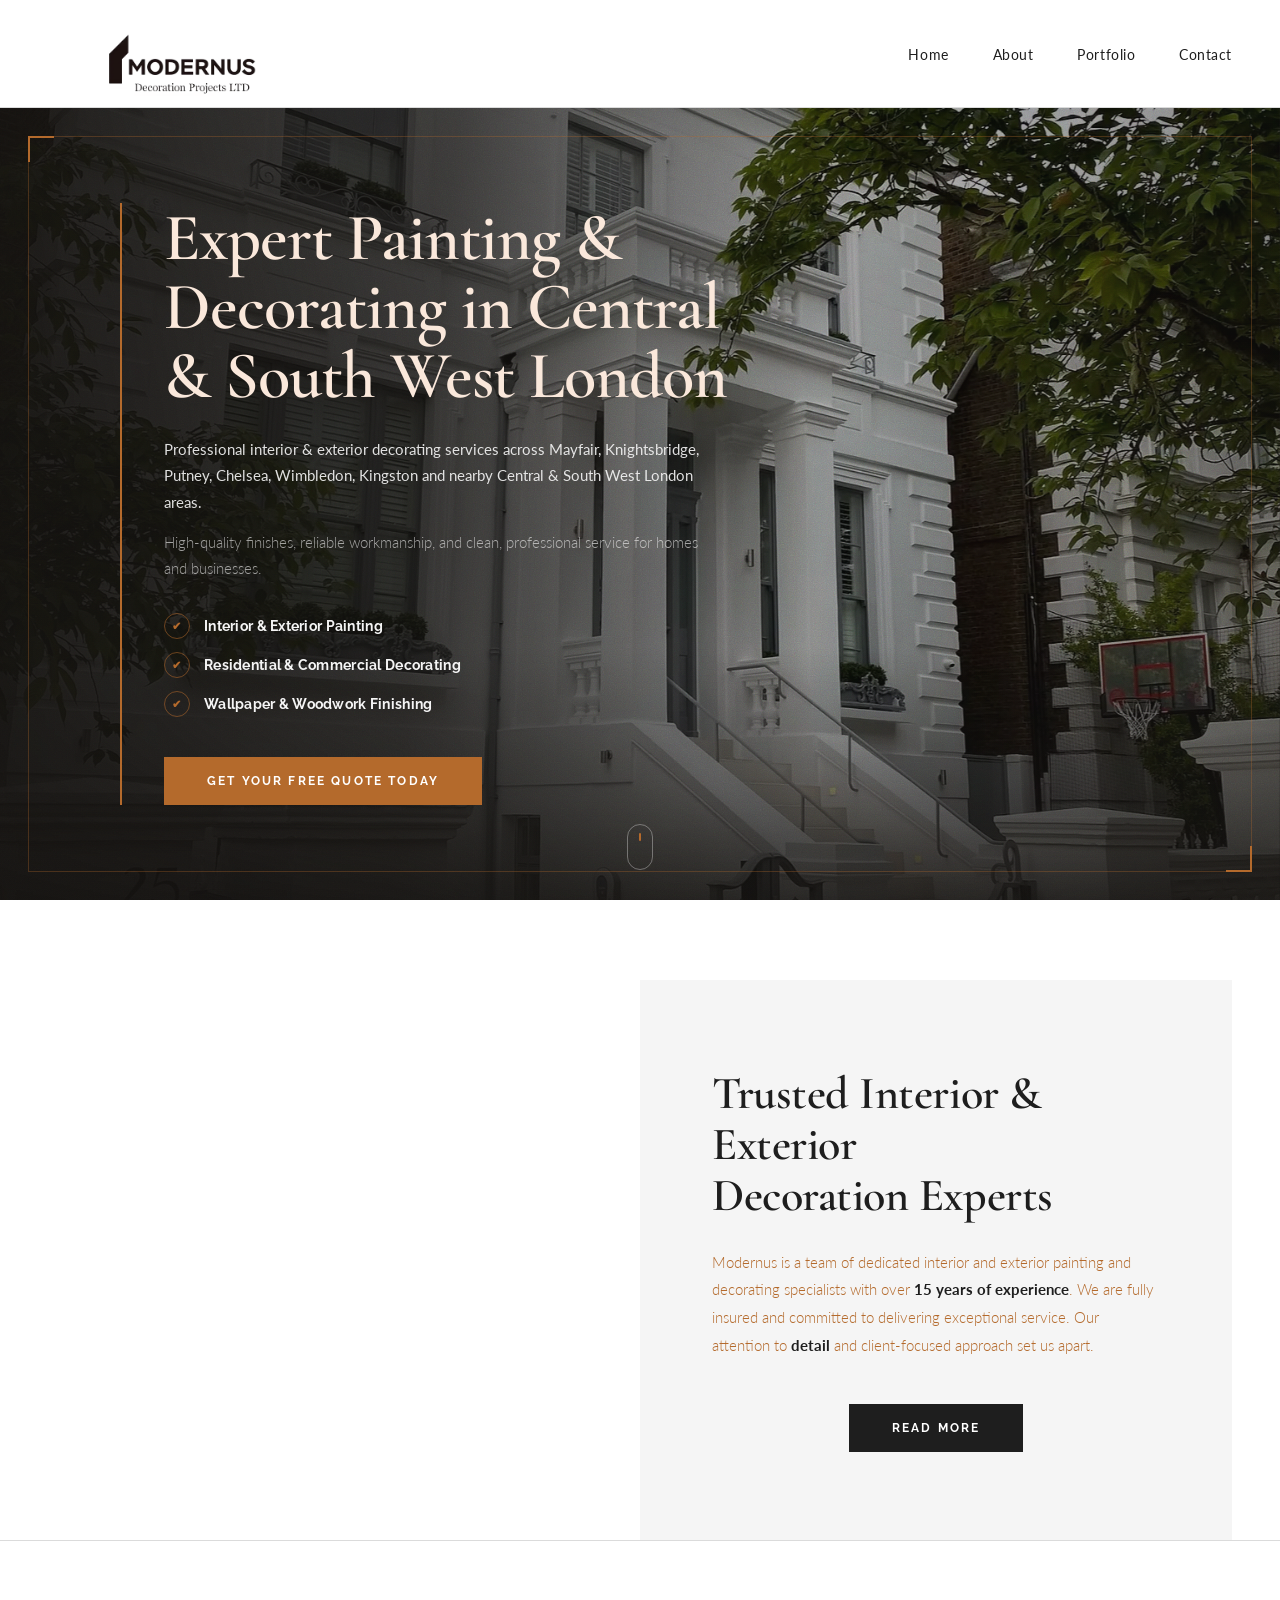
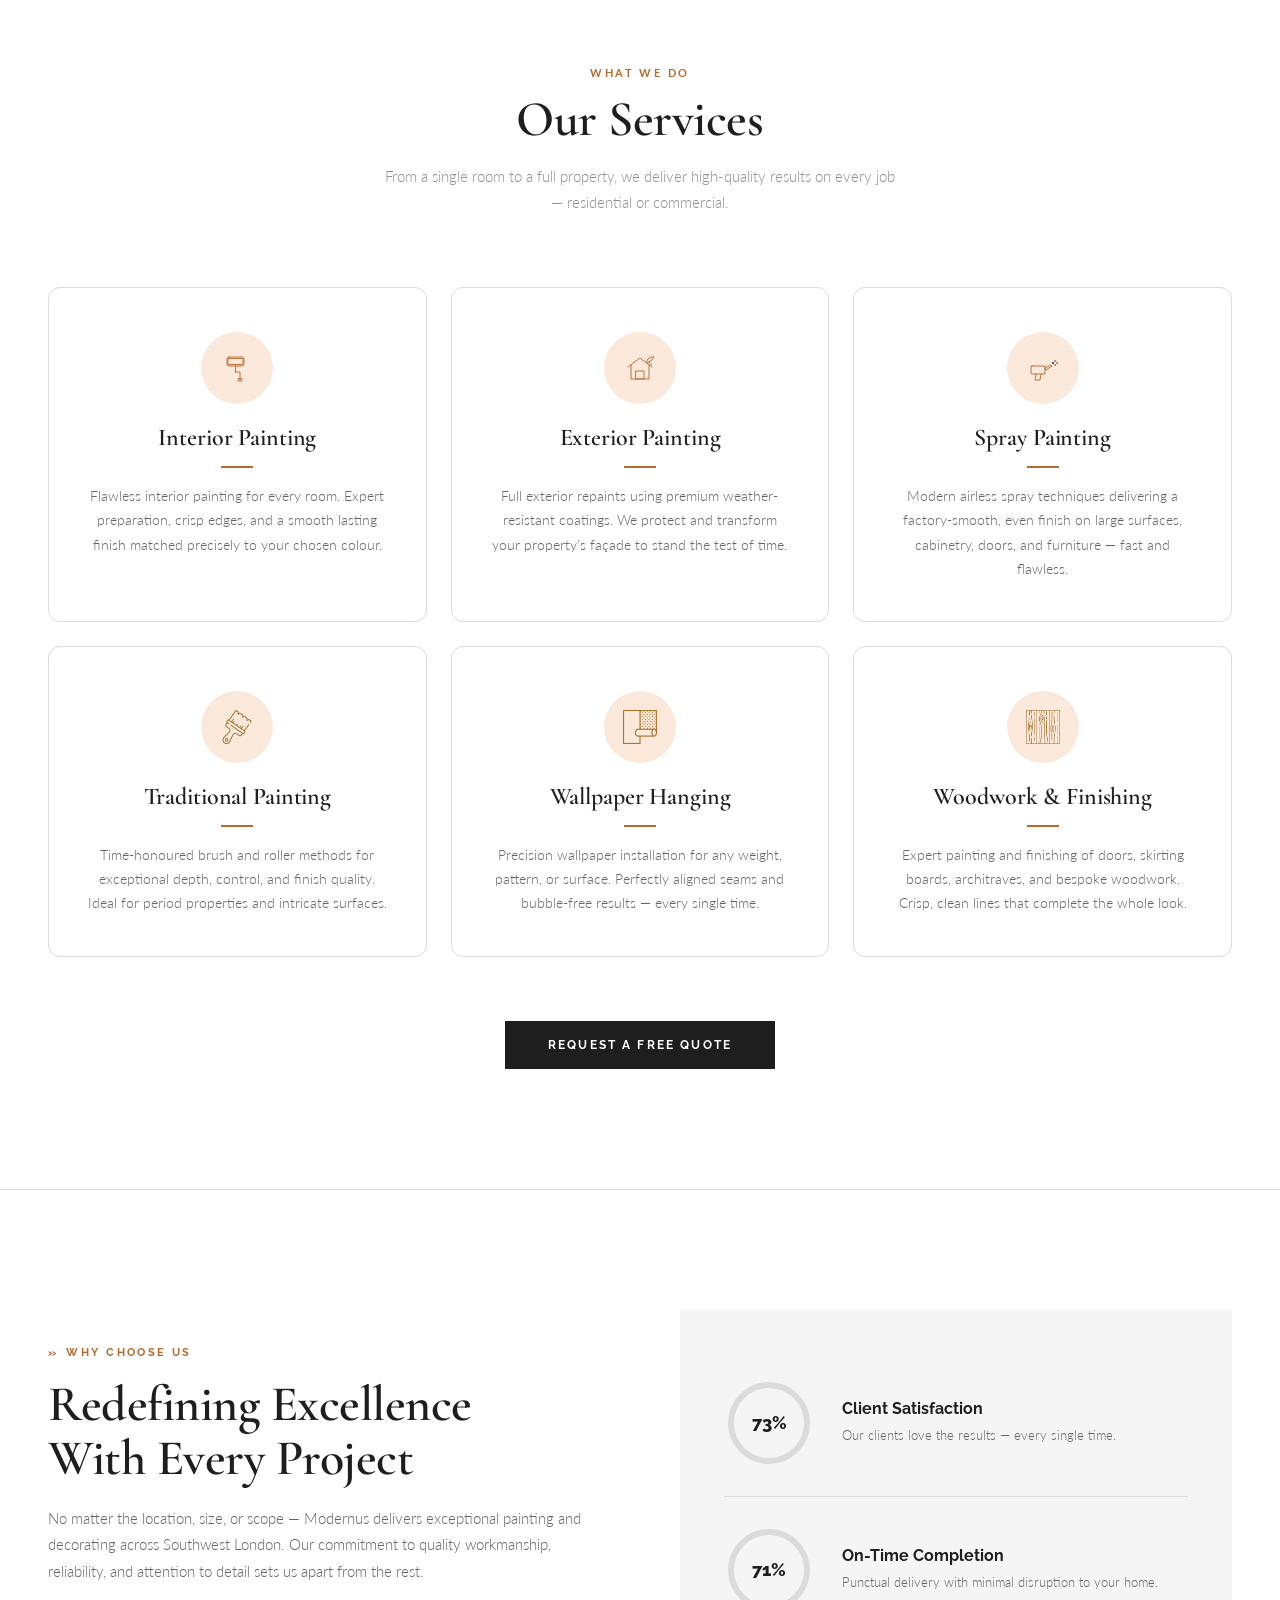
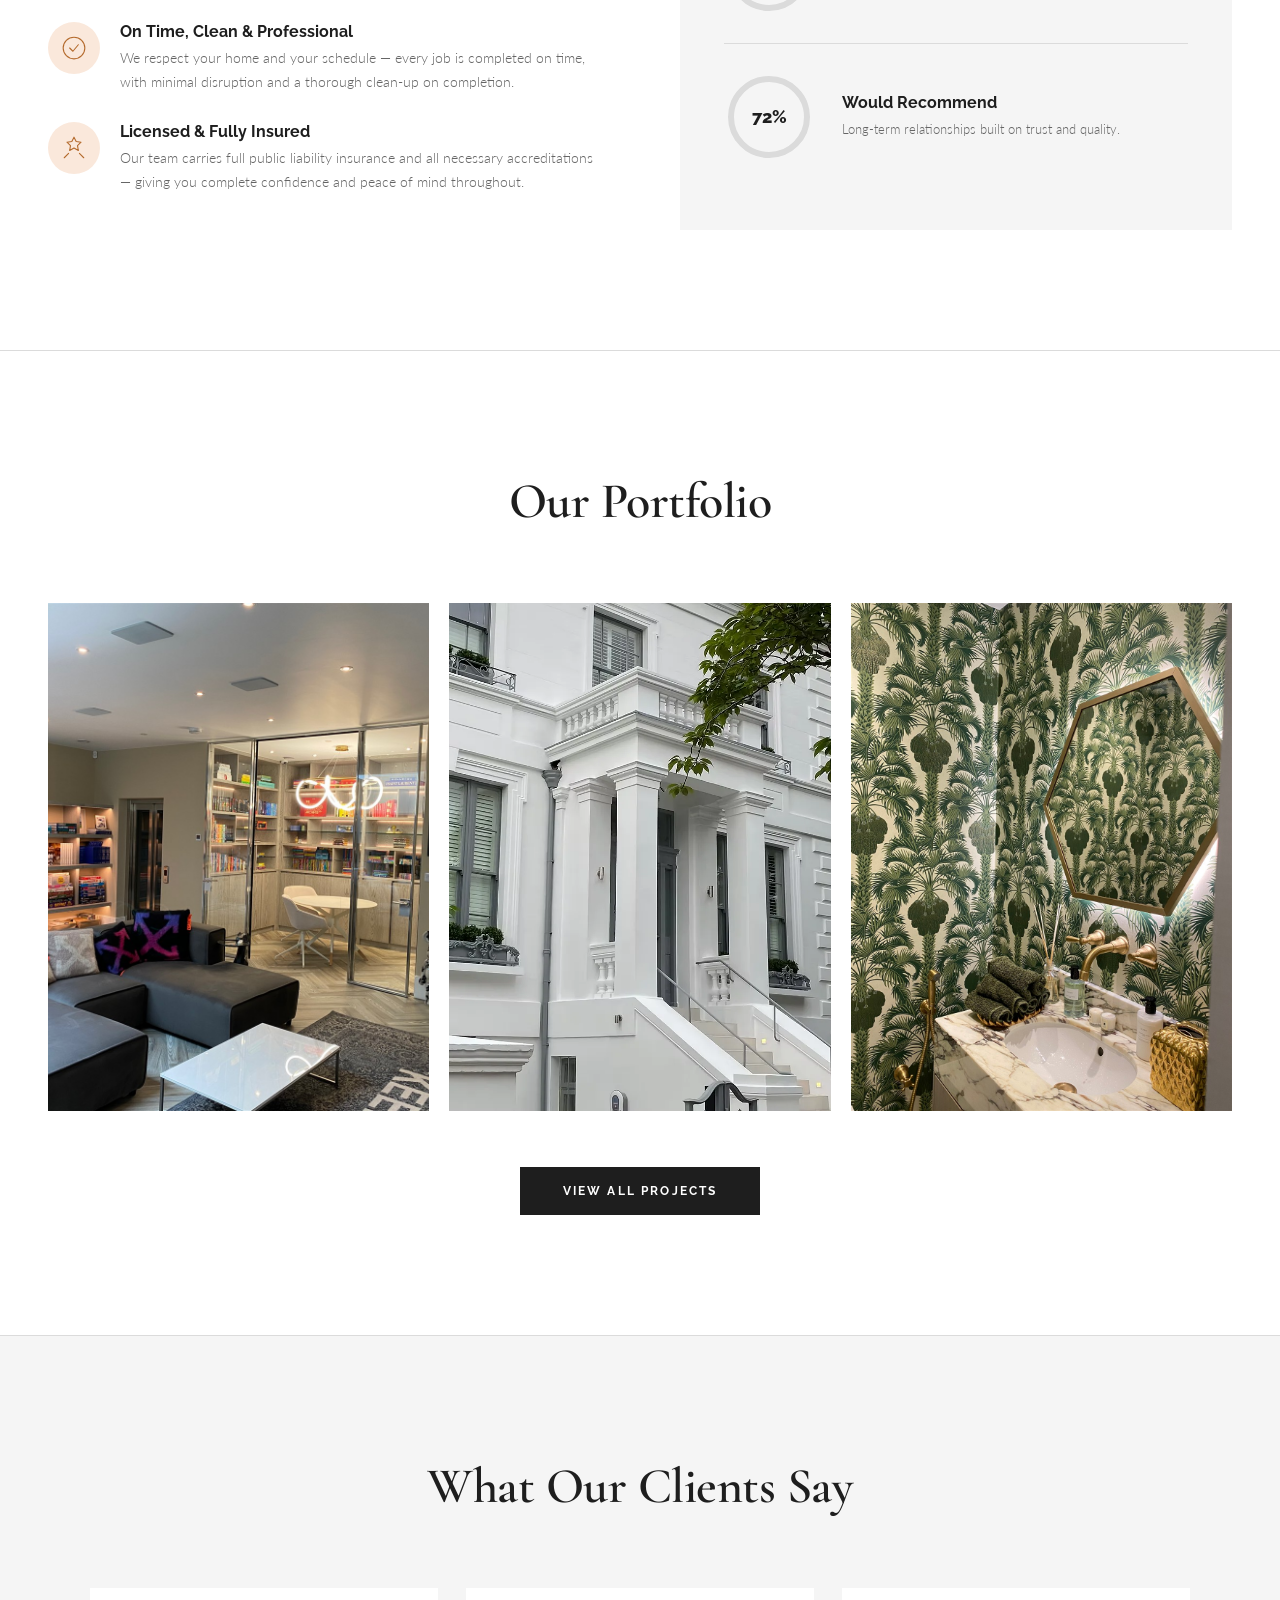
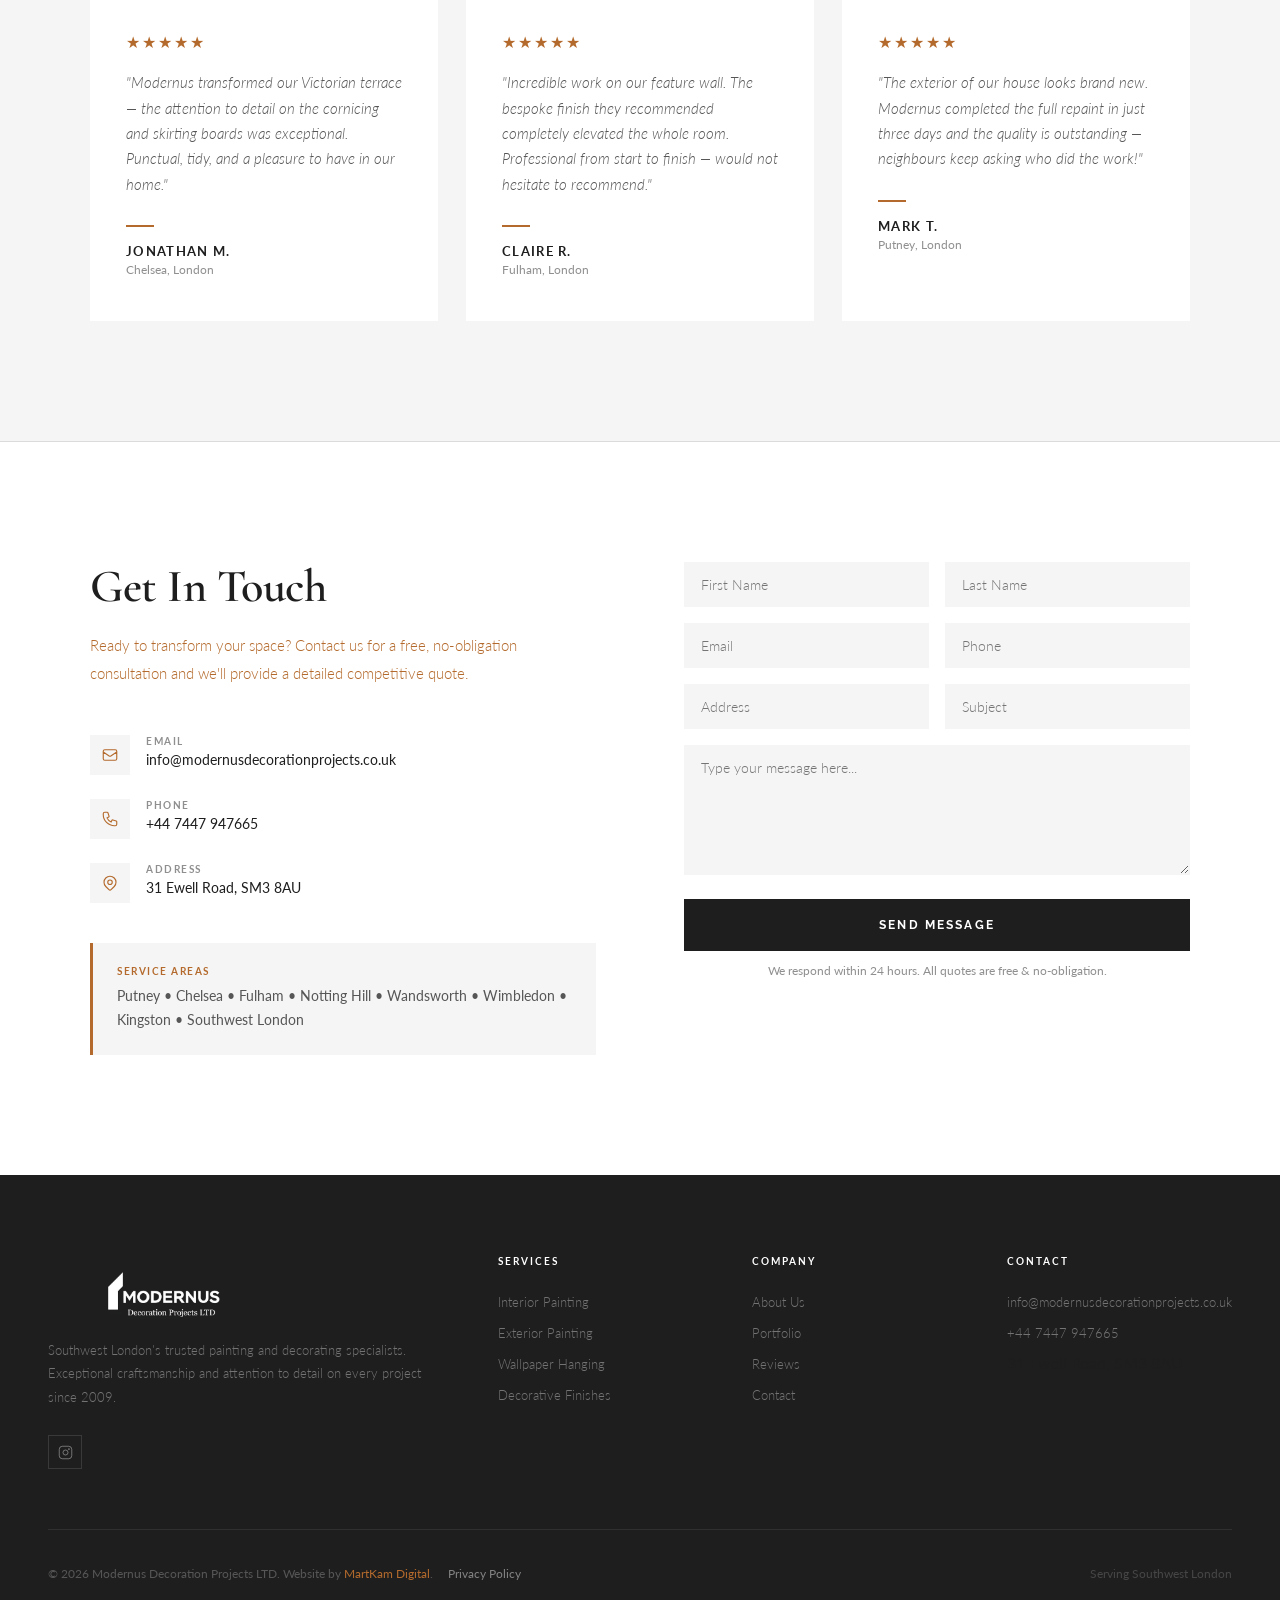
==== commit a958e0da: "Fix schema policy issues, optimise hero image, remove dead links Structured data (index.html): - Rem" ====
--- a/index.html
+++ b/index.html
@@ -5,7 +5,6 @@
   <meta name="viewport" content="width=device-width, initial-scale=1.0" />
   <title>Painters &amp; Decorators in South West London | Modernus</title>
   <meta name="description" content="Modernus Decoration Projects is a trusted painting &amp; decorating company serving Central &amp; South West London — interior &amp; exterior painting, wallpapering, spray and woodwork finishing. Fully insured. Free, no-obligation quotes." />
-  <meta name="keywords" content="painters and decorators London, painting and decorating South West London, interior painting London, exterior painting, wallpaper hanging, decorators Putney Chelsea Fulham Wimbledon Kingston" />
   <link rel="canonical" href="https://modernusdecorationprojects.co.uk/" />
   <meta name="robots" content="index, follow, max-image-preview:large, max-snippet:-1, max-video-preview:-1" />
   <meta name="author" content="Modernus Decoration Projects LTD" />
@@ -22,14 +21,14 @@
   <meta property="og:url" content="https://modernusdecorationprojects.co.uk/" />
   <meta property="og:title" content="Painters &amp; Decorators in South West London | Modernus" />
   <meta property="og:description" content="Trusted interior &amp; exterior painting and decorating across Central &amp; South West London. High-quality finishes, fully insured, free quotes." />
-  <meta property="og:image" content="https://modernusdecorationprojects.co.uk/hero.png" />
+  <meta property="og:image" content="https://modernusdecorationprojects.co.uk/hero-og.jpg" />
   <meta property="og:image:alt" content="Modernus painting and decorating project in South West London" />
 
   <!-- Twitter -->
   <meta name="twitter:card" content="summary_large_image" />
   <meta name="twitter:title" content="Painters &amp; Decorators in South West London | Modernus" />
   <meta name="twitter:description" content="Trusted interior &amp; exterior painting and decorating across Central &amp; South West London. Free, no-obligation quotes." />
-  <meta name="twitter:image" content="https://modernusdecorationprojects.co.uk/hero.png" />
+  <meta name="twitter:image" content="https://modernusdecorationprojects.co.uk/hero-og.jpg" />
 
   <script type="application/ld+json">
   {
@@ -39,7 +38,7 @@
         "@type": ["HousePainter", "LocalBusiness"],
         "@id": "https://modernusdecorationprojects.co.uk/#business",
         "name": "Modernus Decoration Projects LTD",
-        "image": "https://modernusdecorationprojects.co.uk/hero.png",
+        "image": "https://modernusdecorationprojects.co.uk/hero-og.jpg",
         "logo": "https://modernusdecorationprojects.co.uk/logo-m.avif",
         "url": "https://modernusdecorationprojects.co.uk/",
         "telephone": "+447447947665",
@@ -47,13 +46,16 @@
         "priceRange": "££",
         "currenciesAccepted": "GBP",
         "foundingDate": "2009",
+        "sameAs": [
+          "https://www.instagram.com/modernus_decoration_project/"
+        ],
         "slogan": "Redefining excellence with every project",
         "description": "Painting and decorating specialists serving Central and South West London. Interior and exterior painting, wallpaper hanging, spray painting and woodwork finishing for homes and businesses.",
         "address": {
           "@type": "PostalAddress",
           "streetAddress": "31 Ewell Road",
           "addressLocality": "Sutton",
-          "addressRegion": "London",
+          "addressRegion": "Greater London",
           "postalCode": "SM3 8AU",
           "addressCountry": "GB"
         },
@@ -63,17 +65,17 @@
           "longitude": -0.2210
         },
         "areaServed": [
+          { "@type": "Place", "name": "Sutton" },
+          { "@type": "Place", "name": "Cheam" },
+          { "@type": "Place", "name": "Wimbledon" },
+          { "@type": "Place", "name": "Kingston upon Thames" },
           { "@type": "Place", "name": "Putney" },
+          { "@type": "Place", "name": "Wandsworth" },
+          { "@type": "Place", "name": "Fulham" },
           { "@type": "Place", "name": "Chelsea" },
-          { "@type": "Place", "name": "Fulham" },
           { "@type": "Place", "name": "Notting Hill" },
           { "@type": "Place", "name": "Kensington" },
           { "@type": "Place", "name": "Richmond" },
-          { "@type": "Place", "name": "Wandsworth" },
-          { "@type": "Place", "name": "Wimbledon" },
-          { "@type": "Place", "name": "Kingston upon Thames" },
-          { "@type": "Place", "name": "Mayfair" },
-          { "@type": "Place", "name": "Knightsbridge" },
           { "@type": "Place", "name": "South West London" }
         ],
         "hasOfferCatalog": {
@@ -87,17 +89,7 @@
             { "@type": "Offer", "itemOffered": { "@type": "Service", "name": "Wallpaper Hanging" } },
             { "@type": "Offer", "itemOffered": { "@type": "Service", "name": "Woodwork & Finishing" } }
           ]
-        },
-        "aggregateRating": {
-          "@type": "AggregateRating",
-          "ratingValue": "5",
-          "reviewCount": "3"
-        },
-        "review": [
-          { "@type": "Review", "author": { "@type": "Person", "name": "Jonathan M." }, "reviewRating": { "@type": "Rating", "ratingValue": "5", "bestRating": "5" }, "reviewBody": "Modernus transformed our Victorian terrace — the attention to detail on the cornicing and skirting boards was exceptional. Punctual, tidy, and a pleasure to have in our home." },
-          { "@type": "Review", "author": { "@type": "Person", "name": "Claire R." }, "reviewRating": { "@type": "Rating", "ratingValue": "5", "bestRating": "5" }, "reviewBody": "Incredible work on our feature wall. The bespoke finish they recommended completely elevated the whole room. Professional from start to finish." },
-          { "@type": "Review", "author": { "@type": "Person", "name": "Mark T." }, "reviewRating": { "@type": "Rating", "ratingValue": "5", "bestRating": "5" }, "reviewBody": "The exterior of our house looks brand new. Modernus completed the full repaint in just three days and the quality is outstanding." }
-        ]
+        }
       },
       {
         "@type": "WebSite",
@@ -161,7 +153,7 @@
   <!-- HERO -->
   <section id="hero">
     <div class="hero-media" aria-hidden="true">
-      <img class="hero-img" src="hero.png" alt="Professionally painted property by Modernus in South West London" />
+      <img class="hero-img" src="hero.webp" alt="Professionally painted property by Modernus in South West London" />
       <div class="hero-scrim"></div>
       <div class="hero-grain"></div>
     </div>
@@ -192,8 +184,8 @@
     <div class="about-img-wrap">
       <img
         class="about-img"
-        src="about.png"
-        alt="Modernus painter and decorator at work on a London home"
+        src="portfolio/interior-projects/interior-3.jpg"
+        alt="Interior decorating project by Modernus in South West London"
       />
     </div>
     <div class="about-content">
@@ -363,7 +355,7 @@
               <circle class="why-circle-bg" cx="45" cy="45" r="38"/>
               <circle class="why-arc" cx="45" cy="45" r="38" data-pct="100"/>
             </svg>
-            <span class="why-pct-num" data-target="100">0%</span>
+            <span class="why-pct-num" data-target="100">100%</span>
           </div>
           <div class="why-stat-text">
             <h4 class="why-stat-title">Client Satisfaction</h4>
@@ -377,7 +369,7 @@
               <circle class="why-circle-bg" cx="45" cy="45" r="38"/>
               <circle class="why-arc" cx="45" cy="45" r="38" data-pct="98"/>
             </svg>
-            <span class="why-pct-num" data-target="98">0%</span>
+            <span class="why-pct-num" data-target="98">98%</span>
           </div>
           <div class="why-stat-text">
             <h4 class="why-stat-title">On-Time Completion</h4>
@@ -391,7 +383,7 @@
               <circle class="why-circle-bg" cx="45" cy="45" r="38"/>
               <circle class="why-arc" cx="45" cy="45" r="38" data-pct="99"/>
             </svg>
-            <span class="why-pct-num" data-target="99">0%</span>
+            <span class="why-pct-num" data-target="99">99%</span>
           </div>
           <div class="why-stat-text">
             <h4 class="why-stat-title">Would Recommend</h4>
@@ -410,19 +402,19 @@
     <h2 class="portfolio-title reveal">Our Portfolio</h2>
     <div class="portfolio-grid">
       <div class="portfolio-card reveal reveal-delay-1">
-        <img src="interior-main.png" alt="Interior painting project by Modernus in South West London" />
+        <img src="portfolio/interior-projects/interior-6.jpg" alt="Interior painting project by Modernus in South West London" />
         <div class="portfolio-overlay">
           <span class="portfolio-label">Interior Painting</span>
         </div>
       </div>
       <div class="portfolio-card reveal reveal-delay-2">
-        <img src="hero.png" alt="Exterior painting project by Modernus in South West London" />
+        <img src="hero.webp" alt="Exterior painting project by Modernus in South West London" />
         <div class="portfolio-overlay">
           <span class="portfolio-label">Exterior Painting</span>
         </div>
       </div>
       <div class="portfolio-card reveal reveal-delay-3">
-        <img src="wallpaper-main.png" alt="Wallpaper hanging and decorative finishes by Modernus" />
+        <img src="portfolio/wallpaper-projects/wallpapers-4.jpg" alt="Wallpaper hanging and decorative finishes by Modernus" />
         <div class="portfolio-overlay">
           <span class="portfolio-label">Wallpaper Finishes</span>
         </div>
@@ -549,9 +541,6 @@
           <img src="logo-m.avif" alt="Modernus" class="footer-logo-img" />
           <p class="footer-desc">Southwest London's trusted painting and decorating specialists. Exceptional craftsmanship and attention to detail on every project since 2009.</p>
           <div class="footer-social">
-            <a href="#" aria-label="Facebook">
-              <svg viewBox="0 0 24 24" fill="currentColor"><path d="M18 2h-3a5 5 0 00-5 5v3H7v4h3v8h4v-8h3l1-4h-4V7a1 1 0 011-1h3z"/></svg>
-            </a>
             <a href="https://www.instagram.com/modernus_decoration_project/?hl=en" target="_blank" rel="noopener noreferrer" aria-label="Instagram">
               <svg viewBox="0 0 24 24" fill="none" stroke="currentColor" stroke-width="1.5"><rect x="2" y="2" width="20" height="20" rx="5"/><circle cx="12" cy="12" r="4"/><circle cx="17.5" cy="6.5" r="1.5" fill="currentColor" stroke="none"/></svg>
             </a>
@@ -585,7 +574,7 @@
         </div>
       </div>
       <div class="footer-bottom">
-        <p class="footer-copy">&copy; 2026 Modernus Decoration Projects LTD. Website by <a href="https://www.martkamdigital.com/" target="_blank" rel="noopener">MartKam Digital</a>. <a href="terms.html" style="color:rgba(255,255,255,0.45); margin-left:12px;">Terms of Service</a> <a href="privacy.html" style="color:rgba(255,255,255,0.45); margin-left:12px;">Privacy Policy</a></p>
+        <p class="footer-copy">&copy; 2026 Modernus Decoration Projects LTD. Website by <a href="https://www.martkamdigital.com/" target="_blank" rel="noopener">MartKam Digital</a>. <a href="privacy.html" style="color:rgba(255,255,255,0.45); margin-left:12px;">Privacy Policy</a></p>
         <p class="footer-copy" style="color:rgba(255,255,255,0.18)">Serving Southwest London</p>
       </div>
     </div>
